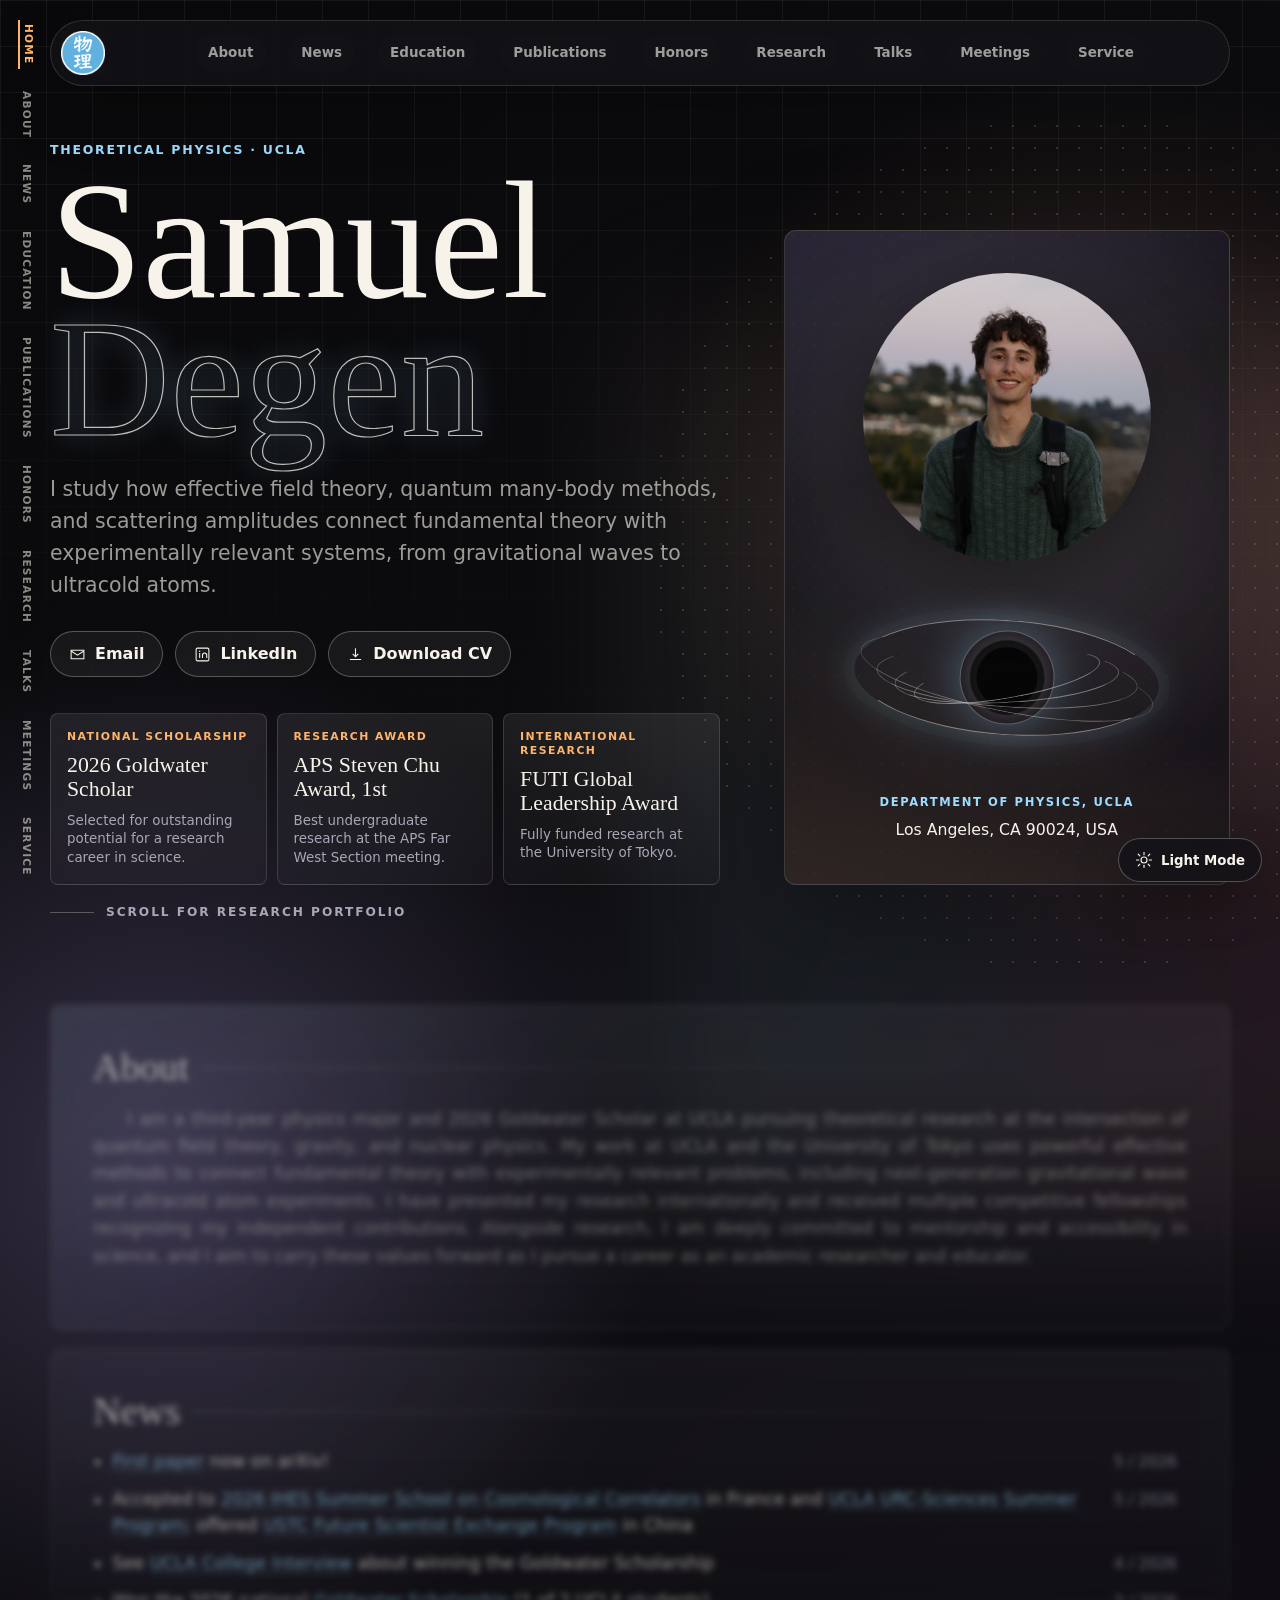
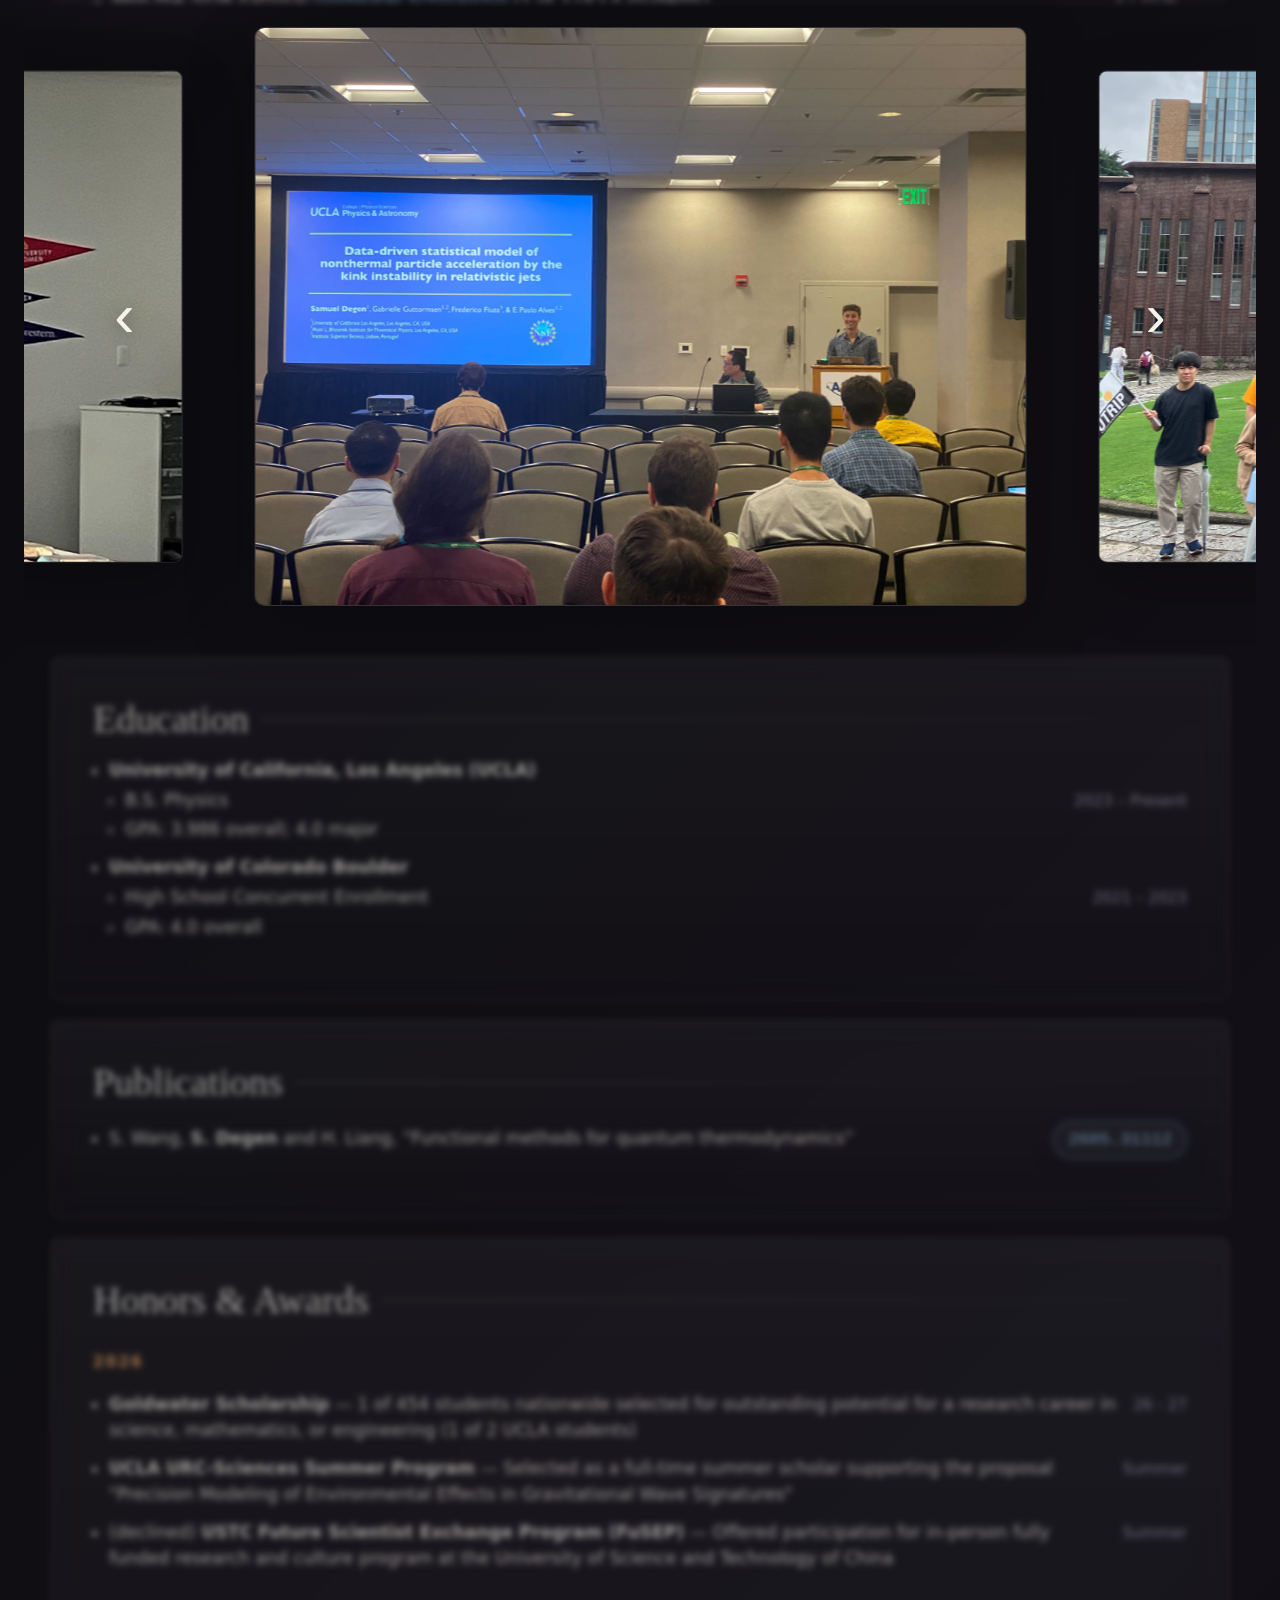
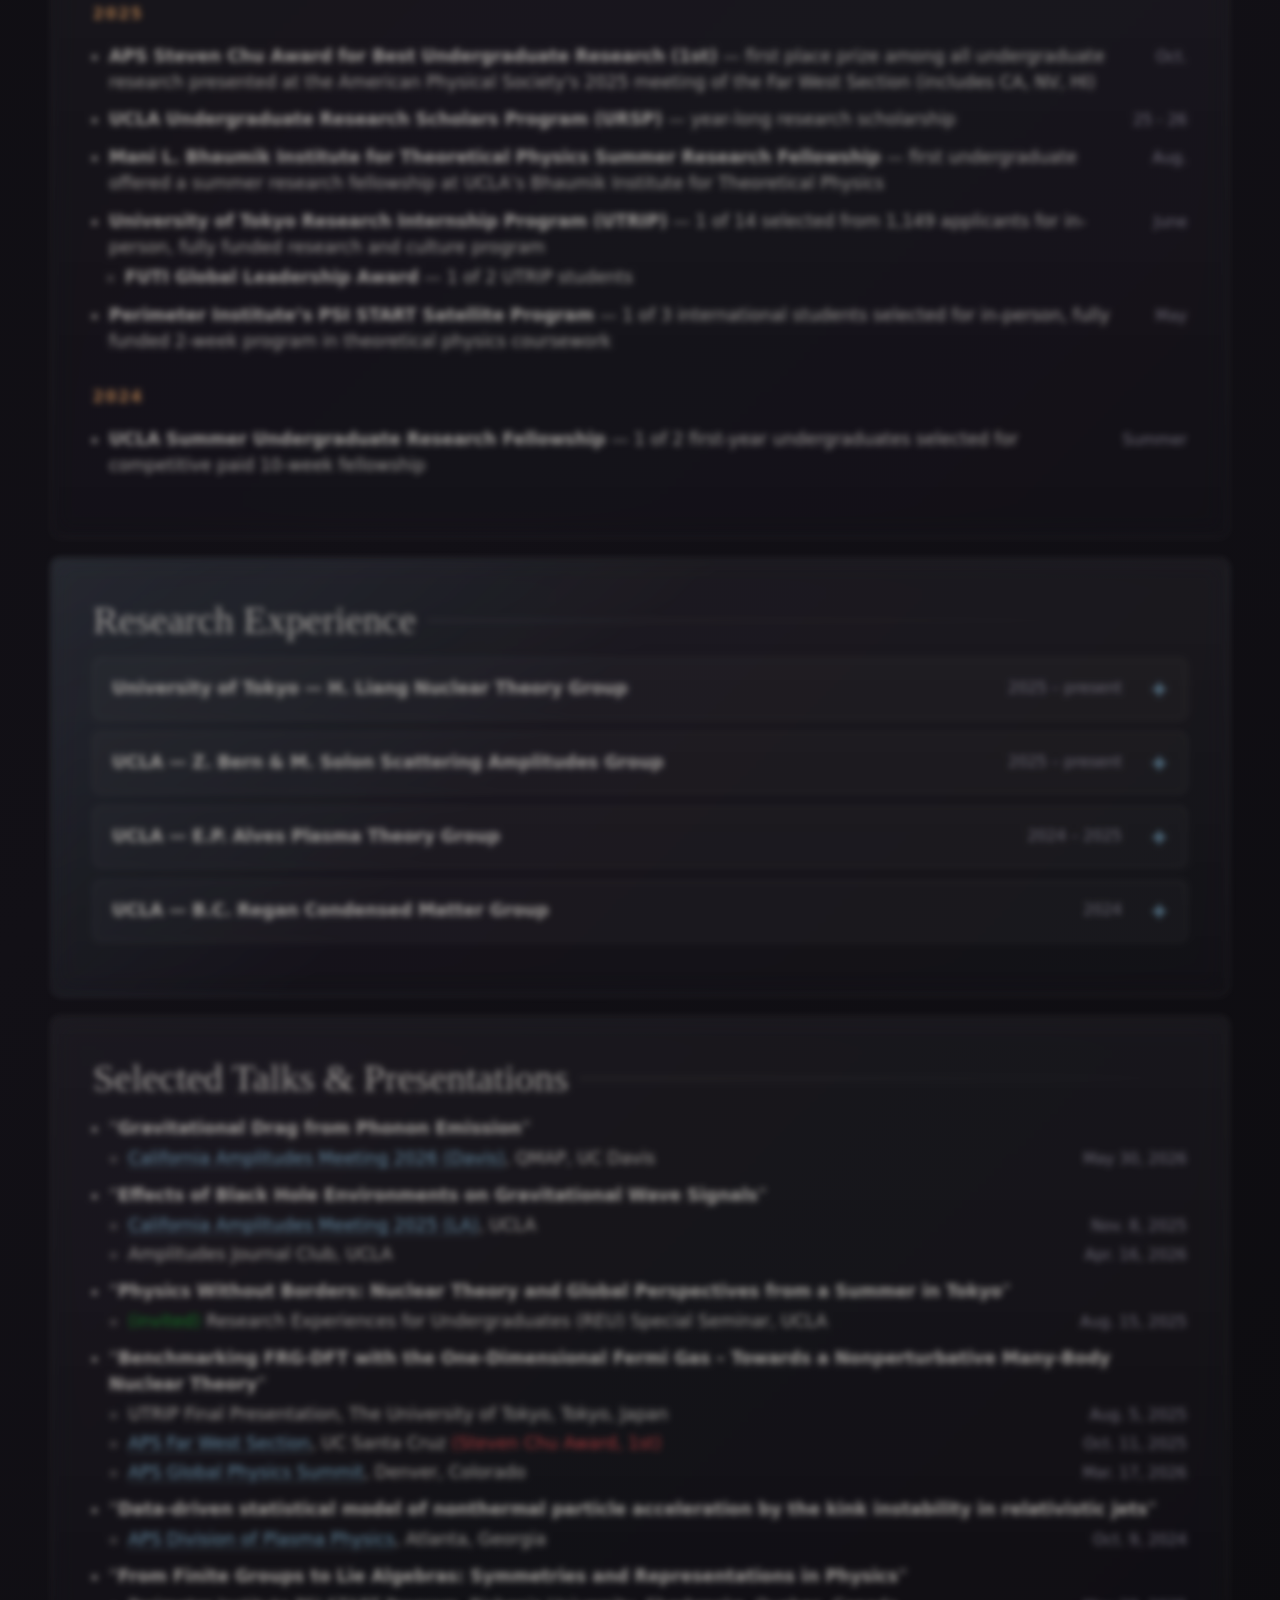
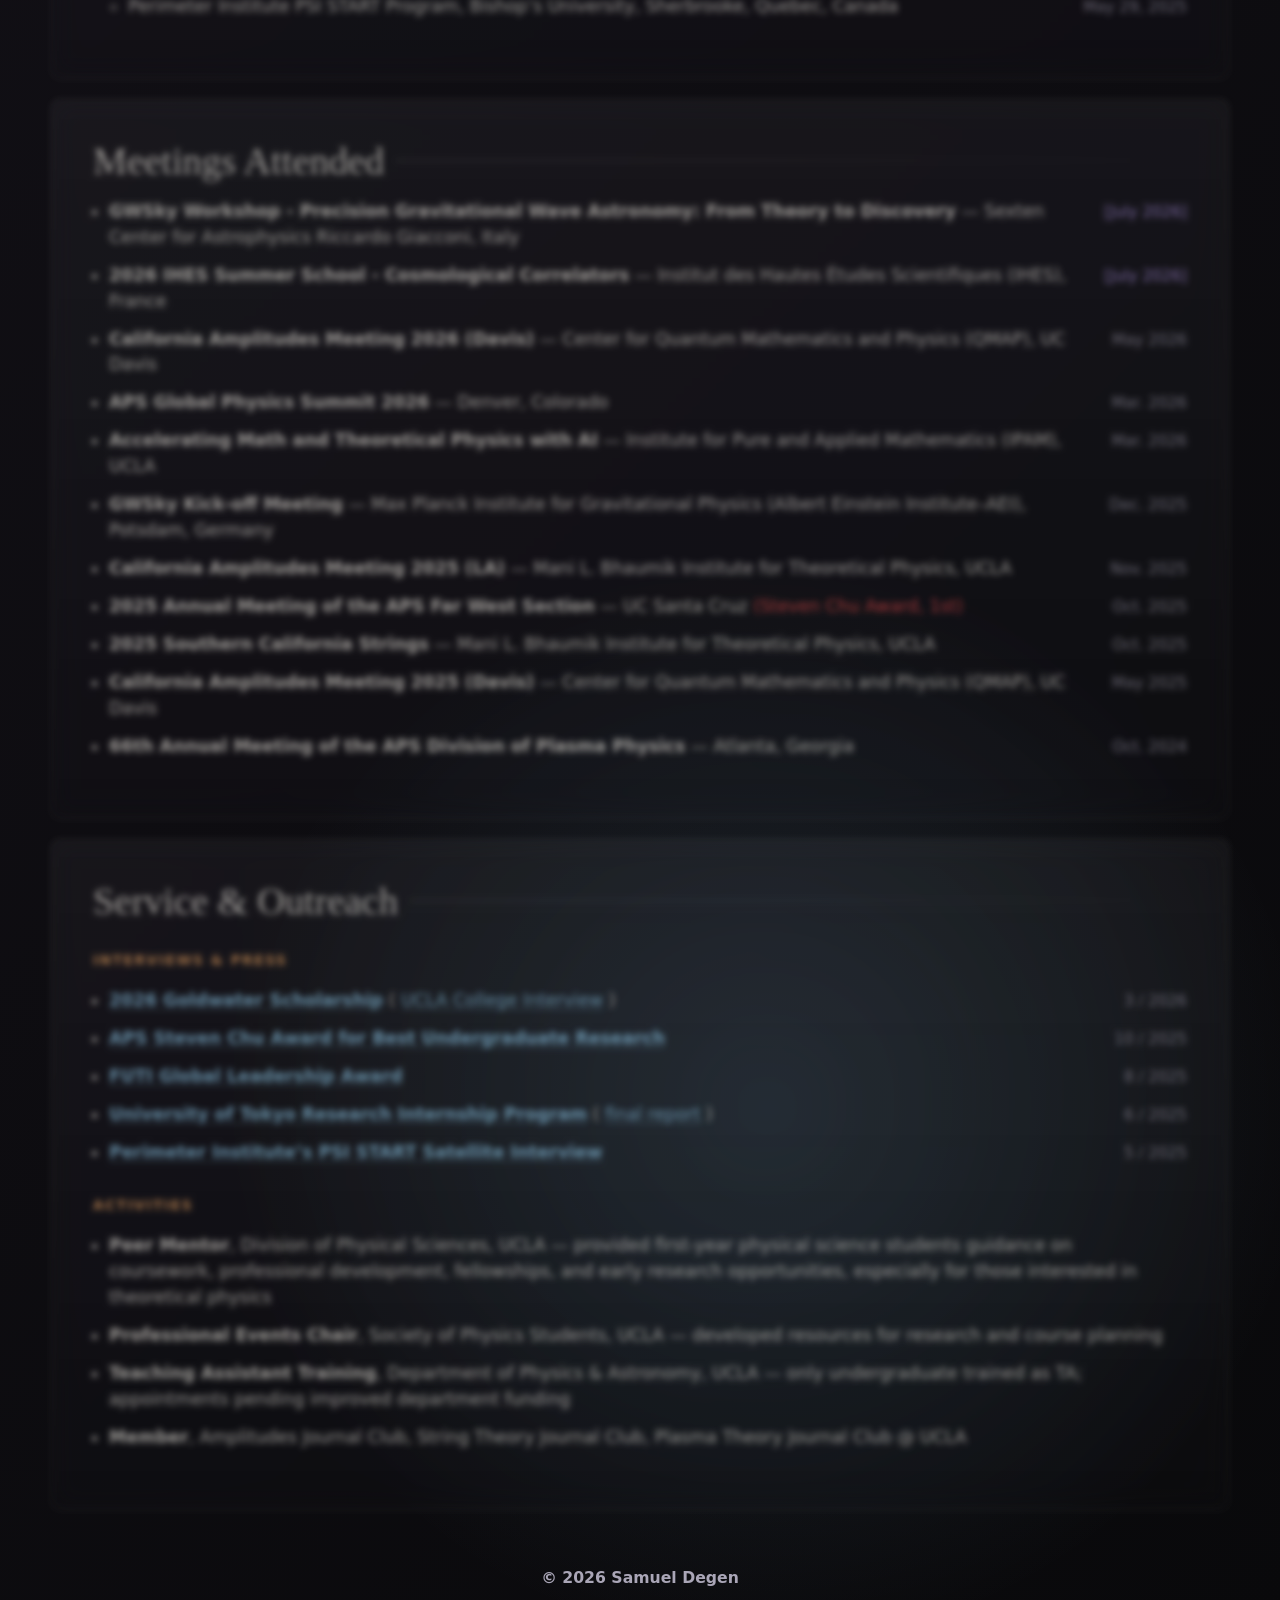
==== index.html @ 9f3ab37f "Redesign research portfolio" ====
<!DOCTYPE html>
<html lang="en">
<head>
  <meta charset="UTF-8" />
  <meta name="viewport" content="width=device-width, initial-scale=1" />
  <title>Samuel Degen | Theoretical Physics at UCLA</title>
  <meta name="title" content="Samuel Degen | Theoretical Physics at UCLA" />
  <meta name="description" content="Samuel Degen is a UCLA physics student advancing research at the intersection of quantum field theory, gravity, and nuclear physics. His work uses powerful modern tools from particle physics to improve theoretical predictions for next-generation experiments in gravitational waves and ultracold atoms. Select fellowships and international research opportunities highlight his potential as a future global scholar and a communicator who helps disseminate scientific advances across borders." />
  <meta name="keywords" content="Samuel Degen, Sam Degen, samdegen, UCLA physics, theoretical physics, quantum field theory, effective field theory, gravitational waves, nuclear physics, renormalization group, many-body theory, student researcher, future professor, academic portfolio, UCLA Department of Physics and Astronomy" />
  <link rel="canonical" href="https://samdegen.com/" />
  <meta property="og:type" content="website" />
  <meta property="og:url" content="https://samdegen.com/" />
  <meta property="og:title" content="Samuel Degen | Theoretical Physics at UCLA" />
  <meta property="og:description" content="Physics student focusing on effective field theory and its connections to gravitational waves and nuclear matter. Recognized through competitive fellowships and international research opportunities that signal promise as a global contributor and communicator." />
  <meta property="og:image" content="https://samdegen.com/images/degen_headshot-min.JPG" />
  <meta name="author" content="Samuel Degen" />
  <meta name="robots" content="index, follow" />
  <link rel="icon" href="images/favicon/physics_characters_circle.png" type="image/png" />
  <link rel="apple-touch-icon" href="images/favicon/physics_characters_circle.png" />
  <script type="application/ld+json">
    {
      "@context": "https://schema.org",
      "@type": "Person",
      "name": "Samuel Degen",
      "alternateName": "Sam Degen",
      "url": "https://samdegen.com/",
      "image": "https://samdegen.com/images/degen_headshot-min.JPG",
      "jobTitle": "Physics Student",
      "affiliation": {
        "@type": "Organization",
        "name": "UCLA Department of Physics & Astronomy"
      },
      "description": "UCLA physics student studying how effective field theory can connect quantum field theory with gravitational waves and nuclear physics; recognized through competitive fellowships and international research opportunities that underscore potential as a future global scholar and science communicator."
    }
  </script>
  <style>
    /* THEME TOKENS */
    html { scroll-behavior: smooth; }
    :root { 
      --bg-color: #3a3a3a;
      --text-color: #eaeaea;
      --section-bg: #222222;
      --accent-gradient: radial-gradient(circle, rgba(238,174,202,1) 0%, rgba(148,187,233,1) 100%);
      --nav-bg: #333333; /* pills */
      --nav-fg: #ffffff;
      --nav-hover-filter: brightness(1.2);
      --control-bg: rgba(34,34,34,0.75);
      --control-fg: var(--text-color);
      --control-border: rgba(255,255,255,0.18);
      --stack-gap: 28px; /* equal spacing between header↔︎gallery and gallery↔︎sections */
      --hdr-gap: 16px;   /* even spacing inside header */
    }
    body.light-mode {
      --bg-color: #ffffff;
      --text-color: #333333;
      --section-bg: #ffffff; /* pure white cards */
      --accent-gradient: radial-gradient(circle, rgba(238,174,202,1) 0%, rgba(148,187,233,1) 100%);
      --nav-bg: #ffffff;
      --nav-fg: #111111;
      --control-bg: rgba(255,255,255,0.75);
      --control-fg: #111111;
      --control-border: rgba(0,0,0,0.12);
    }

    /* TYPOGRAPHY */
    body { font-family: 'Calibre', 'Calibri', 'Helvetica Neue', Helvetica, Arial, system-ui, -apple-system, Segoe UI, sans-serif; margin: 0; background: var(--bg-color); color: var(--text-color); line-height: 1.6; transition: background 0.3s, color 0.3s; }
    html,
    body {
      overflow-x: hidden;
    }
    main a {
      color: #225ee8;
      text-decoration-color: rgba(34, 94, 232, 0.5);
      transition: color 0.2s ease, text-decoration-color 0.2s ease;
    }
    main a:visited {
      color: #1f55cf;
    }
    main a:hover,
    main a:focus-visible {
      color: #174ac6;
      text-decoration-color: currentColor;
    }
    body:not(.light-mode) main a,
    body:not(.light-mode) main a:visited {
      color: #a1d2ff;
      text-decoration-color: rgba(161, 210, 255, 0.65);
    }
    body:not(.light-mode) main a:hover,
    body:not(.light-mode) main a:focus-visible {
      color: #c6e2ff;
    }

    /* HEADER */
    header { background: var(--accent-gradient); padding: 2rem 1rem var(--hdr-gap); text-align: center; border-bottom-left-radius: 20px; border-bottom-right-radius: 20px; box-shadow: 0 4px 20px rgba(0,0,0,0.5); }
    header h1, header p { color: #333; }
    .header-info { background: rgba(255,255,255,0.6); display: inline-block; padding: 1.5rem 1rem; border-radius: 15px; box-shadow: 0 4px 15px rgba(0,0,0,0.2); box-sizing: border-box; max-width: min(900px, 95vw); width: 100%; margin-bottom: 0; }
    .name-row { display: flex; align-items: center; justify-content: center; gap: 1.25rem; }
    .avatar { width: 220px; height: 220px; border-radius: 50%; background: #bdbdbd; display: flex; align-items: center; justify-content: center; overflow: hidden; flex-shrink: 0; }
    .avatar img { width: 100%; height: 100%; object-fit: cover; border-radius: 50%; display: block; }
    .text-col { text-align: left; max-width: 600px; margin: 0; }
    .text-col h1 { margin: 0.15rem 0 0.3rem; }
    .text-col p { margin: 0.25rem 0; }

    /* NAV (header pills) */
    nav { margin-top: var(--hdr-gap); display: flex; flex-wrap: wrap; justify-content: center; gap: 12px; }
    nav a, .download-btn { /* pill style */
      color: var(--nav-fg);
      background: var(--nav-bg);
      background-image: linear-gradient(to bottom, rgba(255,255,255,0.06), rgba(0,0,0,0.08));
      border: none; /* no borders */
      text-decoration: none; font-weight: 700; letter-spacing: .2px;
      padding: 0.5rem 1rem; border-radius: 999px; min-width: 104px; text-align: center;
      box-shadow: 0 2px 6px rgba(0,0,0,0.15), inset 0 1px 0 rgba(255,255,255,0.08);
      transition: transform .18s ease, box-shadow .25s ease;
      backdrop-filter: saturate(115%);
      display: inline-flex; align-items: center; justify-content: center;
      -webkit-tap-highlight-color: transparent; backface-visibility: hidden; transform: translateZ(0);
    }
    nav a:hover, .download-btn:hover { transform: translateY(-1px); box-shadow: 0 6px 16px rgba(0,0,0,0.25); }
    nav a:focus-visible, .download-btn:focus-visible { outline: 2px solid rgba(148,187,233,0.6); outline-offset: 2px; }

    .btn-row { margin-top: 0.75rem; display:flex; flex-wrap: wrap; gap: 10px; justify-content: center; }
    .download-btn svg { width: 16px; height: 16px; margin-right: 6px; fill: currentColor; flex: 0 0 auto; }

    /* LAYOUT */
    main.page { padding-inline: 12px; }


    /* GALLERY — transform-based, seamless, center emphasis without crop */
    .carousel { position: relative; max-width: 1000px; margin: 2rem auto 0 auto; }
    .viewport { overflow: hidden; padding-bottom: 12px; } /* extra space so bottom shadow isn't clipped */
    .track {
      display: flex;
      align-items: center;
      gap: 14px;
      will-change: transform;
      transition: transform 520ms cubic-bezier(.22,.61,.36,1);
      transform: translateX(0);
    }
    .no-anim { transition: none !important; }
    .slide {
      flex: 0 0 70%;
      position: relative;
      border-radius: 16px;
      background: var(--section-bg); /* match card bg as fallback */
      box-shadow: 0 6px 18px rgba(0,0,0,0.2);
      aspect-ratio: 4/3;
      overflow: hidden;
      transform-origin: center;
      transform: scale(0.85); /* side slides slightly smaller */
      transition: transform 460ms cubic-bezier(.22,.61,.36,1);
      display: grid; place-items: center; /* perfectly center content */
    }
    .slide img { max-width: 100%; max-height: 100%; width: auto; height: auto; object-fit: contain; display: block; }
    .slide.active { transform: scale(1.00); } /* active full size, no crop */

    /* Gallery nav buttons — match card bg (75% opacity via token) */
    .carousel .nav-btn {
      position: absolute; top: 50%; transform: translateY(-50%);
      background: var(--control-bg); color: var(--control-fg);
      /* keep borders on gallery arrows as-is to avoid changing unrelated elements */
      border: 1px solid var(--control-border);
      border-radius: 999px; padding: 0.4rem 0.7rem; cursor: pointer;
      display: grid; place-items: center; box-shadow: 0 3px 10px rgba(0,0,0,0.25);
      user-select: none; backdrop-filter: saturate(120%);
    }
    .carousel .nav-btn.left { left: 8px; }
    .carousel .nav-btn.right { right: 8px; }
    
    /* SECTION CARDS */
    section { max-width: 900px; margin: var(--stack-gap) auto 0 auto; padding: 1.5rem; background: var(--section-bg); border-radius: 15px; box-shadow: 0 4px 15px rgba(0,0,0,0.3); text-align: left; }
    h2 { border-bottom: 3px solid transparent; border-image: var(--accent-gradient) 1; padding-bottom: 0.5rem; margin-top: 0; }
    ul { padding-left: 1.2rem; } ul li strong { font-weight: 700; }
    /* Add appropriate spacing in nested lists */
    ul>li{margin-bottom:.75rem;}  
    ul>li>ul{margin-top:.25rem;}  
    ul ul>li{margin-bottom:0;}  
    ul>li:last-child{margin-bottom:0;}
    details { margin-bottom: 1rem; } summary { cursor: pointer; font-weight: 700; color: var(--text-color); }

    /* DATES */
    .date {
      font-style: italic;     /* automatically italicizes */
      font-weight: 500;      /* optional: gives a bit more presence */
    }
    /* .date::before {
      content: "[";
    }
    .date::after {
      content: "]";
    } */

    .arxivNum {
      font-family: monospace;
      /* font-size: 0.85rem; */
    }
    .arxivNum::before {
      content: "[";
    }
    .arxivNum::after {
      content: "]";
    }

    .planned {
      color: #B088FF;         /* bright sky blue – readable on both light/dark */
      font-style: italic;     /* automatically italicizes */
      font-weight: 500;      /* optional: gives a bit more presence */
    }
    .planned::before {
      content: "[";
    }
    .planned::after {
      content: "]";
    }

    


    

/* ===== Global spacing you wanted ===== */
ul > li { margin-bottom: .75rem; }
ul > li > ul { margin-top: .25rem; }
ul ul > li { margin-bottom: .25rem; }
ul > li:last-child { margin-bottom: 0; }

/* Bullets */
ul { list-style-type: disc; list-style-position: outside; padding-left: 1.2rem; }
ul ul { list-style-type: circle; }

/* Default: list items behave normally (prevents odd spacing) */
ul li { display: list-item; line-height: 1.45; }

/* Grid ONLY when a top-level date exists (keeps spacing sane) */
ul li:has(> .date),
ul li:has(> .arxivNum),
ul li:has(> .planned) {
  display: grid;
  grid-template-columns: minmax(0, 1fr) max-content; /* text | date */
  column-gap: 0.9rem;
  row-gap: 0;                            /* remove hidden row spacing */
  align-items: first baseline;           /* date aligns with first line of text */
  margin-bottom: .75rem;                 /* same as your global */
}

/* Left column = everything except the date/planned */
ul li:has(> .date) > :not(.date):not(.planned):not(.arxivNum),
ul li:has(> .planned) > :not(.date):not(.planned):not(.arxivNum),
ul li:has(> .arxivNum) > :not(.date):not(.planned):not(.arxivNum) {
  grid-column: 1;
  min-width: 0;
  margin: 0;                             /* prevent phantom paragraph gaps */
}

/* Right column = date/planned */
ul li > .date,
ul li > .arxivNum,
ul li > .planned {
  grid-column: 2;
  justify-self: end;
  white-space: nowrap;
  text-align: right;
  font-style: italic;
  font-weight: 500;
}

/* Brackets + planned color (unchanged) */
ul li > .date::before { content: "["; }
ul li > .date::after  { content: "]"; }
ul li > .planned { color: #B088FF; }
ul li > .planned::before { content: "["; }
ul li > .planned::after  { content: "]"; }

/* --- Talks sublist (keeps your existing sub-bullet layout) --- */
.talks-sublist { list-style-type: circle; padding-left: 1.2rem; margin-top: .25rem; }
.talks-sublist > li { margin-bottom: .25rem; line-height: 1.45; }
.talks-sublist > li > .row {
  display: grid;
  grid-template-columns: minmax(0, 1fr) max-content;
  column-gap: 0.9rem;
  row-gap: 0;
  align-items: first baseline;
}
.talks-sublist .item-text { min-width: 0; margin: 0; }
.talks-sublist .date { white-space: nowrap; text-align: right; font-style: italic; font-weight: 500; }


/* Two-column row INSIDE list items (keeps bullets) */
.li-row{
  display:grid;
  grid-template-columns:minmax(0,1fr) max-content; /* left text | right date */
  column-gap:0.9rem;
  row-gap:0;
  align-items:first baseline; /* date stays on top line */
}

/* Left text wraps under the date */
.li-text{ min-width:0; margin:0; }

/* Right column (dates) — uses your existing styles */
.li-row > .date,
.li-row > .planned{
  white-space:nowrap;
  text-align:right;
  font-style:italic;
  font-weight:500;
}





    /* NEWS SECTION — scrollable */
    #news {
      max-height: 155px;
      overflow-y: auto;
      overflow-x: hidden;
      scrollbar-gutter: stable;
    }
    #news ul {
      margin: 0;
      padding-left: 1.2rem;
    }
    /* Webkit scrollbar styling (Chrome, Safari, Edge) */
    #news::-webkit-scrollbar {
      width: 8px;
    }
    #news::-webkit-scrollbar-track {
      background: transparent;
      margin: 8px 0;
    }
    #news::-webkit-scrollbar-thumb {
      background: rgba(200, 200, 200, 0.6);
      border-radius: 4px;
      margin: 8px 0;
    }
    #news::-webkit-scrollbar-thumb:hover {
      background: rgba(200, 200, 200, 0.8);
    }
    body.light-mode #news::-webkit-scrollbar-thumb {
      background: rgba(100, 100, 100, 0.4);
    }
    body.light-mode #news::-webkit-scrollbar-thumb:hover {
      background: rgba(100, 100, 100, 0.6);
    }
    /* Firefox scrollbar styling */
    #news {
      scrollbar-width: thin;
      scrollbar-color: rgba(200, 200, 200, 0.6) transparent;
    }
    body.light-mode #news {
      scrollbar-color: rgba(100, 100, 100, 0.4) transparent;
    }

    /* FOOTER */
    .footer { text-align: center; padding: 1.1rem 1rem; font-size: 0.98rem; background: var(--accent-gradient); color: #0b0b0b; margin-top: var(--stack-gap); border-top-left-radius: 20px; border-top-right-radius: 20px; font-weight: 600; letter-spacing: .3px; text-shadow: 0 1px 0 rgba(255,255,255,0.25); }

    /* MODE TOGGLE */
    #modeToggle { position: fixed; bottom: 20px; right: 20px; z-index: 1000; font-family: inherit; background: var(--control-bg); border: none; padding: 0.6rem 1rem; border-radius: 999px; color: var(--control-fg); cursor: pointer; display: flex; align-items: center; gap: 8px; font-weight: 600; box-shadow: 0 4px 10px rgba(0,0,0,0.25); backdrop-filter: blur(6px) saturate(120%); transition: transform .18s ease, box-shadow .25s ease, background .25s ease; }
    #modeToggle:hover { transform: translateY(-1px); box-shadow: 0 8px 20px rgba(0,0,0,0.35); }
    #modeToggle svg { width: 18px; height: 18px; display:block; }
    #modeToggle:hover { transform: translateY(-1px); box-shadow: 0 8px 20px rgba(0,0,0,0.35); }

    /* MOBILE */
    @media (max-width: 600px) {
      header h1 { font-size: 1.8rem; }
      .header-info { padding: 1.25rem; max-width: 92vw; }
      .name-row { flex-direction: column; gap: 0.75rem; }
      .avatar { width: min(72vw, 320px); height: min(72vw, 320px); }
      .text-col { text-align: center; }
      .btn-row { justify-content: center; }
      .slide { flex-basis: 88%; height: clamp(220px, 56vw, 440px); }
      section { margin: 1.25rem auto 0 auto; border-radius: 14px; }

      .talks-sublist > li > .row {
        column-gap: .6rem;
        grid-template-columns: minmax(0, 1fr) max-content; /* still two columns */
      }
      .talks-sublist .date {
        font-size: 0.95em;           /* optional: slightly smaller for fit */
      }
    }

    /* ===== Research Portfolio v2 visual foundation ===== */
    :root {
      color-scheme: dark;
      --page-bg: #09090b;
      --page-bg-2: #121016;
      --ink: #f7f3ea;
      --muted: #aaa6b7;
      --faint: rgba(247, 243, 234, 0.62);
      --panel: rgba(19, 18, 24, 0.82);
      --panel-solid: #15131a;
      --panel-soft: rgba(255, 255, 255, 0.055);
      --line: rgba(247, 243, 234, 0.14);
      --line-strong: rgba(247, 243, 234, 0.28);
      --blue: #9ddcff;
      --violet: #c5a8ff;
      --orange: #ffb36b;
      --rose: #ff7d9b;
      --red: #ff624d;
      --green: #90e6bb;
      --max: 1180px;
      --header-h: 72px;
      --ease: cubic-bezier(.2, .8, .2, 1);
    }

    body.light-mode {
      color-scheme: light;
      --page-bg: #f6f2e9;
      --page-bg-2: #fffaf0;
      --ink: #17131d;
      --muted: #5e586b;
      --faint: rgba(23, 19, 29, 0.68);
      --panel: rgba(255, 253, 247, 0.86);
      --panel-solid: #fffdf7;
      --panel-soft: rgba(23, 19, 29, 0.045);
      --line: rgba(23, 19, 29, 0.13);
      --line-strong: rgba(23, 19, 29, 0.24);
      --blue: #1e6f96;
      --violet: #6e4cb7;
      --orange: #c75b20;
      --rose: #b83663;
      --red: #b83b2f;
      --green: #21734f;
    }

    * { box-sizing: border-box; }

    body {
      min-height: 100vh;
      background:
        radial-gradient(circle at 12% 18%, rgba(197, 168, 255, 0.22), transparent 32rem),
        radial-gradient(circle at 86% 8%, rgba(255, 179, 107, 0.16), transparent 28rem),
        radial-gradient(circle at 60% 92%, rgba(157, 220, 255, 0.13), transparent 34rem),
        linear-gradient(135deg, var(--page-bg), var(--page-bg-2) 54%, var(--page-bg));
      color: var(--ink);
      font-family: Inter, ui-sans-serif, system-ui, -apple-system, BlinkMacSystemFont, "Segoe UI", sans-serif;
      line-height: 1.62;
      overflow-x: hidden;
    }

    body::before {
      content: "";
      position: fixed;
      inset: 0;
      z-index: -2;
      pointer-events: none;
      background-image:
        linear-gradient(rgba(247, 243, 234, 0.075) 1px, transparent 1px),
        linear-gradient(90deg, rgba(247, 243, 234, 0.075) 1px, transparent 1px);
      background-size: 46px 46px;
      mask-image: linear-gradient(to bottom, rgba(0,0,0,0.86), rgba(0,0,0,0.22) 62%, transparent);
    }

    body.light-mode::before {
      background-image:
        linear-gradient(rgba(23, 19, 29, 0.08) 1px, transparent 1px),
        linear-gradient(90deg, rgba(23, 19, 29, 0.08) 1px, transparent 1px);
    }

    body::after {
      content: "";
      position: fixed;
      inset: auto -20vw -35vh auto;
      width: 70vw;
      height: 70vw;
      z-index: -1;
      pointer-events: none;
      background: conic-gradient(from 120deg, rgba(255, 125, 155, .2), rgba(157, 220, 255, .16), rgba(255, 179, 107, .18), rgba(255, 125, 155, .2));
      filter: blur(80px);
      opacity: .5;
    }

    body:not(.light-mode) main a,
    body:not(.light-mode) main a:visited,
    main a,
    main a:visited {
      color: var(--blue);
      text-decoration-color: color-mix(in srgb, var(--blue), transparent 54%);
      text-underline-offset: 0.16em;
    }

    main a:hover,
    main a:focus-visible {
      color: var(--orange);
      text-decoration-color: currentColor;
    }

    body:not(.light-mode) main a:hover,
    body:not(.light-mode) main a:focus-visible {
      color: var(--orange);
      text-decoration-color: currentColor;
    }

    .site-hero {
      position: relative;
      min-height: min(900px, 100svh);
      display: flex;
      flex-direction: column;
      justify-content: space-between;
      padding: 20px clamp(16px, 4vw, 48px) clamp(28px, 5vw, 64px);
      background: transparent;
      border-radius: 0;
      box-shadow: none;
      text-align: left;
      overflow: visible;
      isolation: isolate;
    }

    .site-hero::before {
      content: "";
      position: absolute;
      inset: 12% -18% auto auto;
      width: min(70vw, 860px);
      aspect-ratio: 1;
      z-index: -1;
      border-radius: 50%;
      background:
        radial-gradient(circle, rgba(255, 255, 255, .2) 0 1px, transparent 1.5px),
        radial-gradient(circle, rgba(197, 168, 255, .2), transparent 62%);
      background-size: 22px 22px, 100% 100%;
      filter: blur(.1px);
      opacity: .72;
      animation: drift-field 28s linear infinite;
    }

    @keyframes drift-field {
      from { transform: rotate(0deg) translate3d(0,0,0); }
      to { transform: rotate(360deg) translate3d(0,0,0); }
    }

    .topbar {
      position: sticky;
      top: 14px;
      z-index: 30;
      max-width: var(--max);
      width: 100%;
      margin: 0 auto;
      display: grid;
      grid-template-columns: auto minmax(0, 1fr);
      align-items: center;
      gap: 18px;
      padding: 10px;
      border: 1px solid var(--line);
      border-radius: 999px;
      background: color-mix(in srgb, var(--panel), transparent 4%);
      box-shadow: 0 18px 70px rgba(0, 0, 0, .22);
      backdrop-filter: blur(18px) saturate(140%);
      overflow: visible;
    }

    .topbar a,
    .topbar a:visited {
      min-width: 0;
      padding: 0;
      border: 0;
      border-radius: 0;
      background: transparent;
      background-image: none;
      box-shadow: none;
      color: var(--ink);
      text-decoration: none;
      font-weight: 760;
      letter-spacing: 0;
      text-transform: none;
      transition: color .2s var(--ease), background .2s var(--ease), transform .2s var(--ease), border-color .2s var(--ease);
    }

    .brand-mark {
      width: 44px;
      height: 44px;
      display: grid;
      place-items: center;
      border: 1px solid var(--line-strong);
      border-radius: 50%;
      background: color-mix(in srgb, var(--panel-solid), transparent 10%);
      box-shadow: 0 10px 30px rgba(0,0,0,.18);
      overflow: hidden;
    }

    .brand-mark img {
      width: 100%;
      height: 100%;
      display: block;
      object-fit: cover;
    }

    .nav-links {
      display: flex;
      justify-content: center;
      align-items: center;
      gap: clamp(8px, 1.8vw, 22px);
      font-size: clamp(.78rem, 1.05vw, .92rem);
      padding-block: 9px;
      margin-block: -9px;
      overflow: visible;
    }

    .nav-links a {
      display: inline-flex;
      align-items: center;
      justify-content: center;
      min-height: 38px;
      padding: 0 12px !important;
      border: 1px solid transparent !important;
      border-radius: 999px !important;
      color: var(--faint);
      white-space: nowrap;
    }

    .nav-links a:hover,
    .nav-links a:focus-visible {
      color: var(--ink);
      border-color: var(--line-strong) !important;
      background: var(--panel-soft) !important;
      box-shadow: 0 10px 28px rgba(0,0,0,.18) !important;
      transform: translateY(-1px);
    }

    .nav-cta {
      display: inline-grid !important;
      place-items: center;
      min-height: 44px !important;
      padding: 0 18px !important;
      border: 1px solid var(--line-strong) !important;
      border-radius: 999px !important;
      color: var(--ink) !important;
      background:
        linear-gradient(135deg, color-mix(in srgb, var(--blue), transparent 74%), color-mix(in srgb, var(--orange), transparent 78%)) !important;
    }

    .nav-cta:hover,
    .nav-cta:focus-visible {
      border-color: var(--blue) !important;
      box-shadow: 0 0 0 5px color-mix(in srgb, var(--blue), transparent 86%) !important;
      transform: translateY(-1px);
    }

    .hero-grid {
      max-width: var(--max);
      width: 100%;
      margin: clamp(50px, 9vh, 96px) auto 0;
      display: grid;
      grid-template-columns: minmax(0, 1.08fr) minmax(320px, .72fr);
      gap: clamp(28px, 5vw, 76px);
      align-items: end;
    }

    .eyebrow,
    .section-kicker {
      margin: 0 0 12px;
      color: var(--blue);
      font-size: .78rem;
      font-weight: 820;
      letter-spacing: .14em;
      text-transform: uppercase;
    }

    .hero-copy h1 {
      max-width: 850px;
      margin: 0;
      color: var(--ink);
      font-family: Georgia, "Times New Roman", serif;
      font-size: clamp(4.3rem, 13vw, 10.8rem);
      font-weight: 500;
      letter-spacing: 0;
      line-height: .83;
    }

    .hero-copy h1 span {
      display: block;
      color: transparent;
      -webkit-text-stroke: 1.2px color-mix(in srgb, var(--ink), transparent 24%);
      text-shadow: 0 0 30px color-mix(in srgb, var(--blue), transparent 82%);
    }

    .hero-lede {
      max-width: 760px;
      margin: 26px 0 0;
      color: var(--faint);
      font-size: clamp(1.04rem, 1.6vw, 1.32rem);
      line-height: 1.55;
    }

    .hero-actions {
      display: flex;
      flex-wrap: wrap;
      gap: 12px;
      margin-top: 30px;
    }

    .contact-chip,
    .contact-chip:visited {
      position: relative;
      display: inline-flex;
      align-items: center;
      justify-content: center;
      gap: 9px;
      min-height: 46px;
      padding: 0 18px;
      border: 1px solid var(--line-strong);
      border-radius: 999px;
      overflow: hidden;
      color: var(--ink);
      background: var(--panel-soft);
      text-decoration: none;
      font-weight: 780;
      transition: transform .22s var(--ease), border-color .22s var(--ease), box-shadow .22s var(--ease), background .22s var(--ease);
    }

    .contact-chip::before {
      content: "";
      position: absolute;
      inset: 0;
      z-index: -1;
      background: linear-gradient(110deg, transparent, color-mix(in srgb, var(--blue), transparent 64%), transparent);
      transform: translateX(-120%);
      transition: transform .55s var(--ease);
    }

    .contact-chip:hover,
    .contact-chip:focus-visible {
      color: var(--ink);
      border-color: var(--blue);
      box-shadow: 0 0 0 5px color-mix(in srgb, var(--blue), transparent 86%);
      transform: translateY(-2px);
    }

    .contact-chip:hover::before,
    .contact-chip:focus-visible::before {
      transform: translateX(120%);
    }

    .contact-chip svg {
      width: 17px;
      height: 17px;
      flex: 0 0 auto;
    }

    .hero-stats {
      display: grid;
      grid-template-columns: repeat(3, minmax(0, 1fr));
      gap: 10px;
      max-width: 700px;
      margin-top: 36px;
    }

    .stat {
      min-height: 124px;
      padding: 16px;
      border: 1px solid var(--line);
      background: linear-gradient(180deg, rgba(255,255,255,.08), rgba(255,255,255,.025));
      border-radius: 8px;
    }

    .stat strong {
      display: block;
      color: var(--ink);
      font-family: Georgia, "Times New Roman", serif;
      font-size: clamp(1.08rem, 1.7vw, 1.42rem);
      line-height: 1.1;
      font-weight: 500;
    }

    .stat .stat-label {
      display: block;
      margin-bottom: 10px;
      color: var(--orange);
      font-size: .68rem;
      font-weight: 860;
      letter-spacing: .13em;
      line-height: 1.25;
      text-transform: uppercase;
    }

    .stat .stat-desc {
      display: block;
      margin-top: 10px;
      color: var(--muted);
      font-size: .84rem;
      line-height: 1.38;
    }

    .field-panel {
      position: relative;
      min-height: clamp(440px, 58vh, 640px);
      display: flex;
      flex-direction: column;
      align-items: center;
      justify-content: center;
      gap: clamp(18px, 3vh, 34px);
      padding: clamp(24px, 4vw, 42px);
      border: 1px solid var(--line);
      border-radius: 12px;
      overflow: hidden;
      background:
        radial-gradient(circle at 50% 38%, rgba(255,255,255,.13), transparent 20rem),
        linear-gradient(160deg, rgba(197, 168, 255, .14), transparent 34%),
        linear-gradient(20deg, rgba(255, 179, 107, .12), transparent 36%),
        var(--panel);
      box-shadow: 0 34px 110px rgba(0,0,0,.34);
    }

    .black-hole-art {
      position: relative;
      order: 2;
      z-index: 0;
      width: min(92%, 470px);
      aspect-ratio: 1.85;
      transform: rotate(-4deg);
      opacity: .82;
      pointer-events: none;
    }

    .black-hole-art::before {
      content: "";
      position: absolute;
      left: 50%;
      top: 50%;
      width: 28%;
      aspect-ratio: 1;
      border-radius: 50%;
      transform: translate(-50%, -50%);
      background:
        radial-gradient(circle, #000 0 46%, rgba(0,0,0,.72) 47% 56%, transparent 58%),
        radial-gradient(circle, rgba(255,255,255,.42), transparent 68%);
      box-shadow:
        0 0 0 1px rgba(255,255,255,.22),
        0 0 46px color-mix(in srgb, var(--blue), transparent 54%);
    }

    .black-hole-art::after {
      content: "";
      position: absolute;
      inset: 18% 4%;
      border: 1px solid color-mix(in srgb, var(--ink), transparent 44%);
      border-left-color: transparent;
      border-right-color: transparent;
      border-radius: 50%;
      transform: rotate(8deg);
      box-shadow:
        0 0 0 11px rgba(255,255,255,.018),
        0 0 38px color-mix(in srgb, var(--blue), transparent 76%);
    }

    .black-hole-art span {
      position: absolute;
      left: 50%;
      top: 50%;
      width: calc(46% + var(--r) * 11%);
      height: calc(18% + var(--r) * 5%);
      border: 1px solid color-mix(in srgb, var(--ink), transparent calc(54% + var(--r) * 6%));
      border-top-color: transparent;
      border-bottom-color: color-mix(in srgb, var(--ink), transparent calc(38% + var(--r) * 5%));
      border-radius: 50%;
      transform: translate(-50%, -50%) rotate(calc(-13deg + var(--r) * 7deg));
    }

    .portrait-frame {
      position: relative;
      order: 1;
      z-index: 2;
      width: min(80%, 360px);
      aspect-ratio: 1;
      border-radius: 50%;
      border: 0;
      overflow: hidden;
      box-shadow: 0 24px 70px rgba(0,0,0,.42);
    }

    .portrait-frame img {
      width: 100%;
      height: 100%;
      display: block;
      object-fit: cover;
      object-position: 50% 24%;
      border: 0;
      transform: scale(1.34);
    }

    .field-note {
      position: relative;
      order: 3;
      z-index: 2;
      max-width: 320px;
      margin: 0;
      color: var(--ink);
      font-size: .98rem;
      line-height: 1.45;
      text-align: center;
    }

    .field-note strong {
      display: block;
      margin-bottom: 8px;
      color: var(--blue);
      font-size: .72rem;
      letter-spacing: .14em;
      text-transform: uppercase;
    }

    .scroll-cue {
      max-width: var(--max);
      width: 100%;
      margin: 18px auto 0;
      display: flex;
      align-items: center;
      gap: 12px;
      color: var(--muted);
      font-size: .76rem;
      font-weight: 780;
      letter-spacing: .16em;
      text-transform: uppercase;
    }

    .scroll-cue::before {
      content: "";
      width: 44px;
      height: 1px;
      background: var(--line-strong);
    }

    .section-rail {
      position: fixed;
      top: max(20px, env(safe-area-inset-top));
      bottom: max(20px, env(safe-area-inset-bottom));
      left: 16px;
      z-index: 20;
      display: flex;
      flex-direction: column;
      justify-content: space-between;
      gap: 0;
      transform: none;
    }

    .section-rail a,
    .section-rail a:visited {
      writing-mode: vertical-rl;
      text-orientation: mixed;
      color: color-mix(in srgb, var(--ink), transparent 46%);
      font-size: .66rem;
      font-weight: 840;
      letter-spacing: .12em;
      padding: 4px 0;
      border-left: 2px solid transparent;
      text-decoration: none;
      text-transform: uppercase;
      transition: color .2s var(--ease), transform .2s var(--ease);
    }

    .section-rail a.is-active,
    .section-rail a:hover,
    .section-rail a:focus-visible {
      color: var(--orange);
      border-left-color: var(--orange);
      transform: translateX(2px);
    }

    main.page {
      width: min(var(--max), calc(100% - clamp(28px, 6vw, 96px)));
      margin: 0 auto;
      padding: clamp(24px, 4vw, 48px) 0 0;
      display: grid;
      grid-template-columns: minmax(0, 1fr);
      gap: 18px;
    }

    section {
      max-width: none;
      margin: 0;
      padding: clamp(22px, 3.4vw, 42px);
      border: 1px solid var(--line);
      border-radius: 10px;
      background: linear-gradient(180deg, rgba(255,255,255,.07), rgba(255,255,255,.025));
      box-shadow: none;
      text-align: left;
      backdrop-filter: blur(12px) saturate(125%);
      scroll-margin-top: calc(var(--header-h) + 24px);
    }

    #summary,
    #research {
      background:
        linear-gradient(135deg, color-mix(in srgb, var(--blue), transparent 88%), transparent 42%),
        linear-gradient(180deg, rgba(255,255,255,.08), rgba(255,255,255,.03));
    }

    #news {
      max-height: 255px;
      overflow-y: auto;
      overflow-x: hidden;
      scrollbar-gutter: stable;
    }

    #news ul {
      margin: 0;
    }

    h2 {
      display: flex;
      align-items: center;
      gap: 12px;
      margin: 0 0 18px;
      padding-bottom: 0;
      border: 0;
      color: var(--ink);
      font-family: Georgia, "Times New Roman", serif;
      font-size: clamp(1.75rem, 3vw, 2.9rem);
      font-weight: 500;
      line-height: 1.05;
      letter-spacing: 0;
    }

    h2::after {
      content: "";
      flex: 1;
      height: 1px;
      min-width: 48px;
      background: linear-gradient(90deg, var(--line-strong), transparent);
    }

    h3 {
      margin: 28px 0 12px;
      color: var(--orange);
      font-size: .85rem;
      font-weight: 850;
      letter-spacing: .12em;
      text-transform: uppercase;
    }

    section p {
      color: var(--faint);
      max-width: 78ch;
    }

    #summary p {
      max-width: none;
    }

    section p[style] {
      text-align: left !important;
      text-indent: 0 !important;
    }

    #summary p[style] {
      text-align: justify !important;
      text-indent: 2em !important;
    }

    #research details p:first-of-type {
      text-align: justify !important;
      text-indent: 2em !important;
    }

    ul {
      padding-left: 1rem;
    }

    ul li {
      line-height: 1.5;
    }

    .li-row,
    .talks-sublist > li > .row {
      gap: .9rem;
    }

    ul li > .date,
    ul li > .arxivNum,
    ul li > .planned,
    .talks-sublist .date,
    .li-row > .date,
    .li-row > .planned {
      color: var(--muted);
      font-size: .88em;
      font-style: normal;
    }

    ul li > .planned,
    .li-row > .planned {
      color: var(--violet);
    }

    .arxivNum a,
    .arxivNum a:visited {
      display: inline-flex;
      align-items: center;
      justify-content: center;
      min-height: 38px;
      padding: 0 14px;
      border: 1px solid color-mix(in srgb, var(--blue), transparent 46%);
      border-radius: 999px;
      background: var(--panel-soft);
      color: var(--blue);
      font-family: inherit;
      box-shadow: 0 10px 28px rgba(0,0,0,.12);
      text-decoration: none;
      transition: color .2s var(--ease), border-color .2s var(--ease), box-shadow .2s var(--ease), transform .2s var(--ease);
    }

    .arxivNum::before,
    .arxivNum::after {
      content: none;
    }

    .arxivNum a:hover,
    .arxivNum a:focus-visible {
      color: var(--orange);
      border-color: var(--orange);
      box-shadow: 0 0 0 5px color-mix(in srgb, var(--orange), transparent 86%);
      transform: translateY(-1px);
    }

    details {
      margin: 0 0 12px;
      border: 1px solid var(--line);
      border-radius: 8px;
      background: rgba(255,255,255,.035);
      overflow: hidden;
    }

    details[open] {
      border-color: color-mix(in srgb, var(--blue), transparent 58%);
      background: rgba(255,255,255,.055);
    }

    summary {
      position: relative;
      display: grid;
      grid-template-columns: minmax(0, 1fr) auto 28px;
      gap: 14px;
      align-items: center;
      padding: 16px 18px;
      color: var(--ink);
      list-style: none;
      cursor: pointer;
      transition: background .2s var(--ease), color .2s var(--ease);
    }

    summary::-webkit-details-marker {
      display: none;
    }

    summary::after {
      content: "+";
      position: static;
      transform: none;
      justify-self: end;
      color: var(--blue);
      font-size: 1.3rem;
      line-height: 1;
    }

    details[open] summary::after {
      content: "-";
    }

    #research summary > .date {
      color: var(--muted);
      font-size: .88em;
      font-style: normal;
      font-weight: 500;
      line-height: 1.15;
      text-align: right;
      white-space: nowrap;
    }

    #research summary > .date br {
      display: none;
    }

    #research summary > .date::before {
      content: none;
    }

    #research summary > .date::after {
      content: none;
    }

    details p {
      margin: 0;
      padding: 0 18px 18px;
      max-width: none;
    }

    details p + p {
      padding-top: 4px;
    }

    .carousel {
      width: min(var(--max), calc(100% - clamp(28px, 6vw, 96px)));
      max-width: none;
      margin: 20px auto 0;
      padding: 0;
      overflow: visible;
      margin-bottom: 18px;
    }

    .viewport {
      padding: 30px 64px 64px;
      margin: -30px -64px -64px;
    }

    .slide {
      border-radius: 10px;
      border: 1px solid var(--line);
      background: var(--panel-solid);
      box-shadow: 0 24px 68px rgba(0,0,0,.28);
    }

    .carousel .nav-btn {
      width: 56px;
      height: 56px;
      padding: 0;
      border: 0;
      background: transparent;
      color: var(--ink);
      font-size: 0;
      box-shadow: none;
      text-shadow: 0 2px 16px rgba(0,0,0,.34);
      transition: transform .2s var(--ease), color .2s var(--ease), text-shadow .2s var(--ease);
    }

    .carousel .nav-btn::before {
      display: block;
      width: 100%;
      font-size: 3.8rem;
      line-height: 1;
      text-align: center;
      transform: translateY(-4px);
    }

    .carousel .nav-btn.left::before {
      content: "‹";
    }

    .carousel .nav-btn.right::before {
      content: "›";
    }

    .carousel .nav-btn:hover,
    .carousel .nav-btn:focus-visible {
      color: var(--orange);
      text-shadow: 0 2px 18px color-mix(in srgb, var(--orange), transparent 30%);
      transform: translateY(-50%) scale(1.08);
    }

    .footer {
      margin-top: clamp(28px, 3vw, 36px);
      padding: 32px 20px;
      border-top: 0;
      border-radius: 0;
      background: transparent;
      color: var(--muted);
      text-shadow: none;
      font-weight: 650;
      letter-spacing: 0;
    }

    #modeToggle {
      right: 18px;
      bottom: 18px;
      min-height: 44px;
      border: 1px solid var(--line-strong);
      background: var(--panel);
      color: var(--ink);
      box-shadow: 0 18px 50px rgba(0,0,0,.24);
    }

    @media (min-width: 761px) {
      .site-hero {
        min-height: auto;
        padding-bottom: clamp(18px, 3vw, 36px);
      }

      .hero-grid {
        margin-top: clamp(34px, 6vh, 72px);
      }

      main.page {
        padding-top: clamp(18px, 2.5vw, 34px);
      }

      section {
        font-size: 1.08rem;
      }

      section p {
        font-size: 1.06rem;
      }

      #honors h3 {
        font-size: .95rem;
        letter-spacing: .14em;
        margin-top: 30px;
      }

      #research summary > .date {
        justify-self: end;
        margin-right: 4px;
      }
    }

    @supports (animation-timeline: view()) {
      section {
        animation: section-focus both;
        animation-timeline: view();
        animation-range: entry 0% entry 48%;
      }

      @keyframes section-focus {
        from { opacity: .62; filter: blur(3px); transform: translateY(14px); }
        to { opacity: 1; filter: blur(0); transform: translateY(0); }
      }
    }

    body.section-focus-ready section {
      animation: none;
      transition: opacity .34s var(--ease), filter .34s var(--ease), transform .34s var(--ease);
    }

    body.section-focus-ready section.is-entry-soft {
      opacity: .62;
      filter: blur(3px);
      transform: translateY(14px);
    }

    @media (prefers-reduced-motion: reduce) {
      *,
      *::before,
      *::after {
        animation-duration: .001ms !important;
        animation-iteration-count: 1 !important;
        scroll-behavior: auto !important;
        transition-duration: .001ms !important;
      }
    }

    @media (max-width: 1000px) {
      .hero-grid {
        grid-template-columns: 1fr;
        align-items: start;
      }

      .field-panel {
        min-height: 420px;
      }

    }

    @media (max-width: 760px) {
      html,
      body {
        overflow-x: hidden;
      }

      .site-hero {
        min-height: auto;
        padding: 12px 12px 28px 28px;
      }

      .topbar {
        position: relative;
        top: 0;
        grid-template-columns: auto minmax(0, 1fr);
        border-radius: 18px;
        gap: 8px;
        padding: 8px;
        overflow: hidden;
        box-shadow: none;
      }

      .site-hero {
        box-shadow: none;
      }

      .brand-mark {
        width: 34px;
        height: 34px;
      }

      .nav-links {
        grid-column: auto;
        order: initial;
        justify-content: flex-start;
        gap: 6px;
        overflow-x: auto;
        contain: paint;
        padding: 8px 2px 14px;
        margin: -4px 0 -10px;
        scrollbar-width: none;
      }

      .nav-links::-webkit-scrollbar {
        display: none;
      }

      .nav-links a {
        flex: 0 0 auto;
        min-height: 34px;
        padding: 0 9px !important;
        border: 1px solid var(--line);
        border-radius: 999px;
      }

      .nav-cta {
        display: none !important;
      }

      .hero-grid {
        margin-top: 42px;
        gap: 26px;
      }

      .hero-copy h1 {
        font-size: clamp(4.2rem, 23vw, 7rem);
      }

      .hero-lede {
        margin-top: 20px;
      }

      .hero-actions {
        flex-wrap: nowrap;
        gap: 7px;
      }

      .contact-chip,
      .contact-chip:visited {
        min-height: 42px;
        padding: 0 10px;
        gap: 6px;
        font-size: clamp(.74rem, 3.5vw, .96rem);
      }

      .contact-chip svg {
        width: 15px;
        height: 15px;
      }

      .hero-stats {
        grid-template-columns: 1fr;
      }

      .stat {
        min-height: 82px;
      }

      .field-panel {
        min-height: 560px;
        margin-bottom: 18px;
        gap: 22px;
        padding: 28px 18px 32px;
      }

      .black-hole-art {
        width: min(96%, 360px);
      }

      .portrait-frame {
        width: min(80%, 275px);
      }

      .field-note {
        max-width: 240px;
        font-size: .86rem;
      }

      main.page {
        width: auto;
        margin-left: 28px;
        margin-right: 12px;
      }

      .carousel {
        width: 100%;
        margin-left: auto;
        margin-right: auto;
      }

      .viewport {
        padding: 32px 0 54px;
        margin: 0;
        overflow: hidden;
        contain: none;
      }

      .carousel {
        contain: none;
        overflow: visible;
        margin-bottom: 0;
        padding: 0;
      }

      .carousel .nav-btn {
        width: 42px;
        height: 42px;
      }

      .carousel .nav-btn.left {
        left: -2px;
      }

      .carousel .nav-btn.right {
        right: -2px;
      }

      .carousel .nav-btn::before {
        font-size: 3rem;
      }

      main.page {
        padding-top: 28px;
      }

      #news {
        max-height: 360px;
      }

      .section-rail {
        top: max(16px, env(safe-area-inset-top));
        bottom: max(16px, env(safe-area-inset-bottom));
        left: 2px;
      }

      .section-rail a,
      .section-rail a:visited {
        display: flex;
        align-items: center;
        justify-content: center;
        min-height: 0;
        flex: 1 1 auto;
        padding: 3px 0;
        font-size: clamp(.55rem, 1.8vw, .68rem);
        letter-spacing: .075em;
        color: color-mix(in srgb, var(--ink), transparent 62%);
      }

      .section-rail a.is-active,
      .section-rail a:hover,
      .section-rail a:focus-visible {
        color: var(--orange);
        transform: translateX(2px);
      }

      .slide {
        aspect-ratio: 4 / 3;
        height: auto;
        flex-basis: 84%;
        transform: none;
      }

      .slide.active {
        transform: none;
      }

      .slide img {
        width: 100%;
        height: 100%;
        max-width: none;
        max-height: none;
        object-fit: cover;
      }

      .slide {
        box-shadow: 0 10px 22px rgba(0,0,0,.18);
      }

      #research summary > .date {
        white-space: normal;
      }

      #research summary > .date br {
        display: initial;
      }

      section {
        padding: 20px 16px;
      }

      h2 {
        font-size: clamp(1.58rem, 9vw, 2.25rem);
      }

      .li-row,
      ul li:has(> .date),
      ul li:has(> .arxivNum),
      ul li:has(> .planned),
      .talks-sublist > li > .row {
        grid-template-columns: minmax(0, 1fr);
      }

      ul li > .date,
      ul li > .arxivNum,
      ul li > .planned,
      .talks-sublist .date,
      .li-row > .date,
      .li-row > .planned {
        grid-column: 1;
        justify-self: start;
        text-align: left;
        white-space: normal;
      }

      #modeToggle .label {
        display: none;
      }
    }
  </style>
</head>
<body>

<header class="site-hero" id="top">
  <nav class="topbar" aria-label="Primary navigation">
    <a class="brand-mark" href="#top" aria-label="Samuel Degen home">
      <img src="images/favicon/physics_characters_circle.png" alt="" />
    </a>
    <div class="nav-links">
      <a href="#summary">About</a>
      <a href="#news">News</a>
      <a href="#education">Education</a>
      <a href="#publications">Publications</a>
      <a href="#honors">Honors</a>
      <a href="#research">Research</a>
      <a href="#talks">Talks</a>
      <a href="#meetings">Meetings</a>
      <a href="#service">Service</a>
    </div>
  </nav>

  <div class="hero-grid">
    <div class="hero-copy">
      <p class="eyebrow">Theoretical physics · UCLA</p>
      <h1>Samuel <span>Degen</span></h1>
      <p class="hero-lede">I study how effective field theory, quantum many-body methods, and scattering amplitudes connect fundamental theory with experimentally relevant systems, from gravitational waves to ultracold atoms.</p>
      <div class="hero-actions">
        <a class="contact-chip" href="mailto:degen@ucla.edu" aria-label="Email Samuel Degen">
          <svg viewBox="0 0 24 24" aria-hidden="true" focusable="false"><path d="M3 6h18v12H3z" fill="none" stroke="currentColor" stroke-width="1.5"/><path d="M3 7l9 6 9-6" fill="none" stroke="currentColor" stroke-width="1.5"/></svg>
          Email
        </a>
        <a class="contact-chip" href="https://linkedin.com/in/samuel-degen" target="_blank" rel="noopener" aria-label="Open LinkedIn profile in a new tab">
          <svg viewBox="0 0 24 24" aria-hidden="true" focusable="false"><rect x="3" y="3" width="18" height="18" rx="2" ry="2" fill="none" stroke="currentColor" stroke-width="1.5"/><path d="M8 10v7" fill="none" stroke="currentColor" stroke-width="1.5"/><circle cx="8" cy="7.5" r="1" fill="currentColor"/><path d="M12 17v-4a3 3 0 016 0v4" fill="none" stroke="currentColor" stroke-width="1.5"/></svg>
          LinkedIn
        </a>
        <a class="contact-chip" href="Samuel_Degen_CV.pdf" download aria-label="Download CV as PDF">
          <svg viewBox="0 0 24 24" aria-hidden="true" focusable="false"><path d="M12 3v12" fill="none" stroke="currentColor" stroke-width="1.5"/><path d="M8 11l4 4 4-4" fill="none" stroke="currentColor" stroke-width="1.5"/><path d="M4 19h16" fill="none" stroke="currentColor" stroke-width="1.5"/></svg>
          Download CV
        </a>
      </div>
      <div class="hero-stats" aria-label="Portfolio highlights">
        <div class="stat">
          <span class="stat-label">National scholarship</span>
          <strong>2026 Goldwater Scholar</strong>
          <span class="stat-desc">Selected for outstanding potential for a research career in science.</span>
        </div>
        <div class="stat">
          <span class="stat-label">Research award</span>
          <strong>APS Steven Chu Award, 1st</strong>
          <span class="stat-desc">Best undergraduate research at the APS Far West Section meeting.</span>
        </div>
        <div class="stat">
          <span class="stat-label">International research</span>
          <strong>FUTI Global Leadership Award</strong>
          <span class="stat-desc">Fully funded research at the University of Tokyo.</span>
        </div>
      </div>
    </div>

    <div class="field-panel" aria-label="Research portrait and physics motifs">
      <div class="black-hole-art" aria-hidden="true">
        <span style="--r:1"></span>
        <span style="--r:2"></span>
        <span style="--r:3"></span>
        <span style="--r:4"></span>
      </div>
      <div class="portrait-frame">
        <img src="images/degen_headshot-min.JPG" alt="Samuel Degen headshot" onerror="this.style.display='none'" />
      </div>
      <p class="field-note"><strong>Department of Physics, UCLA</strong>Los Angeles, CA 90024, USA</p>
    </div>
  </div>

  <div class="scroll-cue" aria-hidden="true">Scroll for research portfolio</div>
</header>

<aside class="section-rail" aria-label="Section shortcuts">
  <a href="#top">Home</a>
  <a href="#summary">About</a>
  <a href="#news">News</a>
  <a href="#education">Education</a>
  <a href="#publications">Publications</a>
  <a href="#honors">Honors</a>
  <a href="#research">Research</a>
  <a href="#talks">Talks</a>
  <a href="#meetings">Meetings</a>
  <a href="#service">Service</a>
</aside>

<main class="page">
  <section id="summary">
    <h2>About</h2>
    <p style="text-align: justify; text-indent: 2em;">I am a third-year physics major and 2026 Goldwater Scholar at UCLA pursuing theoretical research at the intersection of quantum field theory, gravity, and nuclear physics. My work at UCLA and the University of Tokyo uses powerful effective methods to connect fundamental theory with experimentally relevant problems, including next-generation gravitational wave and ultracold atom experiments. I have presented my research internationally and received multiple competitive fellowships recognizing my independent contributions. Alongside research, I am deeply committed to mentorship and accessibility in science, and I aim to carry these values forward as I pursue a career as an academic researcher and educator.</p>
  </section>

  <section id="news">
    <h2>News</h2>
    <ul>
      <li>
        <span class="li-row">
          <span class="li-text"><a href="https://arxiv.org/abs/2605.31112">First paper</a> now on arXiv!</span>
          <span class="date">5 / 2026</span>
        </span>
      </li>

      <li>
        <span class="li-row">
          <span class="li-text">Accepted to <a href="https://indico.math.cnrs.fr/event/15597/">2026 IHES Summer School on Cosmological Correlators</a> in France and <a href="https://sciences.ugresearch.ucla.edu/programs-and-scholarships/urc-sciences-summer-program/">UCLA URC-Sciences Summer Program</a>; offered <a href="https://fusep.ustc.edu.cn/fusep/">USTC Future Scientist Exchange Program</a> in China</span>
          <span class="date">5 / 2026</span>
        </span>
      </li>

      <li>
        <span class="li-row">
          <span class="li-text">See <a href="https://www.ugeducation.ucla.edu/2026/04/08/two-bruins-selected-as-goldwater-scholars/">UCLA College Interview</a> about winning the Goldwater Scholarship</span>
          <span class="date">4 / 2026</span>
        </span>
      </li>

       <li>
        <span class="li-row">
          <span class="li-text">Won the 2026 national <a href="https://goldwaterscholarship.gov">Goldwater Scholarship</a> (1 of 2 UCLA students)</span>
          <span class="date">3 / 2026</span>
        </span>
      </li>

      <li>
        <span class="li-row">
          <span class="li-text">Nominated by UCLA for national <a href="https://www.scholarshipcenter.ucla.edu/prestigious-scholars/goldwater-scholarship/">Goldwater Scholarship</a> (1 of 4 at UCLA)</span>
          <span class="date">1 / 2026</span>
        </span>
      </li>

      <li>
        <span class="li-row">
          <span class="li-text">FUTI Global Leadership Award <a href="https://www.friendsofutokyo.org/en/university-of-tokyos-quark-nuclear-science-institute/">Report</a> available online</span>
          <span class="date">12 / 2025</span>
        </span>
      </li>

      <li>
        <span class="li-row">
          <span class="li-text"><a href="https://www.s.u-tokyo.ac.jp/en/utrip/archive/2025/overview/">UTRIP Archive</a> and <a href="https://www.s.u-tokyo.ac.jp/en/utrip/archive/2025/research-projects/">Final Report</a> available online</span>
          <span class="date">12 / 2025</span>
        </span>
      </li>

      <li>
        <span class="li-row">
          <span class="li-text">Attended <a href="https://gwsky.org/gwsky-kick-off-meeting/">GWSky Kick-off Meeting</a> at Albert Einstein Institute (Germany)</span>
          <span class="date">12 / 2025</span>
        </span>
      </li>

      <li>
        <span class="li-row">
          <span class="li-text"><a href="https://shorturl.at/Izqlv">Won 1st prize</a> of APS Steven Chu Award for Best Undergraduate Research</span>
          <span class="date">10 / 2025</span>
        </span>
      </li>
    </ul>
  </section>

  <!-- GALLERY: center-peek, wraps 1→2→3→4→1 ... with cloned ends -->
  <div class="carousel" aria-label="Image gallery">
    <div class="viewport" id="carouselViewport">
      <div class="track" id="carouselTrack">
        <div class="slide"><img src="images/gallery/utrip_welcome_talk.JPEG" alt="Gallery image 1" loading="lazy" onerror="this.style.display='none'" /></div>
        <div class="slide"><img src="images/gallery/aps_dpp_66.JPG" alt="Gallery image 2" loading="lazy" onerror="this.style.display='none'" /></div>
        <div class="slide"><img src="images/gallery/utrip_yasuda.JPEG" alt="Gallery image 3" loading="lazy" onerror="this.style.display='none'" /></div>
        <div class="slide"><img src="images/gallery/utrip_advisor.jpg" alt="Gallery image 5" loading="lazy" onerror="this.style.display='none'" /></div>
        <div class="slide"><img src="images/gallery/steven_chu_certificate.jpg" alt="Gallery image 7" loading="lazy" onerror="this.style.display='none'" /></div>
        <div class="slide"><img src="images/gallery/ucla_reu_invited_title.JPG" alt="Gallery image 6" loading="lazy" onerror="this.style.display='none'" /></div>
        <div class="slide"><img src="images/gallery/utrip_welcome_group.JPEG" alt="Gallery image 4" loading="lazy" onerror="this.style.display='none'" /></div>
        <div class="slide"><img src="images/gallery/ucla_reu_invited_eft.jpg" alt="Gallery image 7" loading="lazy" onerror="this.style.display='none'" /></div>
      </div>
    </div>
    <button class="nav-btn left" id="prevBtn" aria-label="Previous image">‹</button>
    <button class="nav-btn right" id="nextBtn" aria-label="Next image">›</button>
  </div>

  <section id="education">
  <h2>Education</h2>
  <ul>
    <li>
      <strong>University of California, Los Angeles (UCLA)</strong>
      <ul>
        <li>
          <span class="li-row">
            <span class="li-text">B.S. Physics</span>
            <span class="date">2023 – Present</span>
          </span>
        </li>
        <li>
          <span class="li-row">
            <span class="li-text">GPA: 3.986 overall; 4.0 major</span>
          </span>
        </li>
      </ul>
    </li>

    <li>
      <strong>University of Colorado Boulder</strong>
      <ul>
        <li>
          <span class="li-row">
            <span class="li-text">High School Concurrent Enrollment</span>
            <span class="date">2021 – 2023</span>
          </span>
        </li>
        <li>
          <span class="li-row">
            <span class="li-text">GPA: 4.0 overall</span>
          </span>
        </li>
      </ul>
    </li>
  </ul>
</section>



<section id="publications">
  <h2>Publications</h2>
  <ul>
    <li>
      <span class="li-row">
        <span class="li-text">
          S. Wang, <strong>S. Degen</strong> and H. Liang, “Functional methods for quantum thermodynamics”
        </span>
        <span class="arxivNum"><a href="https://arxiv.org/abs/2605.31112">2605.31112</a></span>
      </span>
    </li>
  </ul>
</section>


  
  
<section id="honors">
  <h2>Honors &amp; Awards</h2>

  <h3>2026</h3>
  <ul>
    <li>
      <span class="li-row">
        <span class="li-text">
          <strong>Goldwater Scholarship</strong> — 1 of 454 students nationwide selected for outstanding potential for a research career in science, mathematics, or engineering (1 of 2 UCLA students)
        </span>
        <span class="date">26 - 27</span>
      </span>
    </li>

    <li>
      <span class="li-row">
        <span class="li-text">
          <strong>UCLA URC-Sciences Summer Program</strong> — Selected as a full-time summer scholar supporting the proposal "Precision Modeling of Environmental Effects in Gravitational Wave Signatures"
        </span>
        <span class="date">Summer</span>
      </span>
    </li>

    <li>
      <span class="li-row">
        <span class="li-text">
          (declined) <strong>USTC Future Scientist Exchange Program (FuSEP)</strong> — Offered participation for in-person fully funded research and culture program at the University of Science and Technology of China
        </span>
        <span class="date">Summer</span>
      </span>
    </li>
  </ul>

  <h3>2025</h3>
  <ul>
    <li>
      <span class="li-row">
        <span class="li-text">
          <strong>APS Steven Chu Award for Best Undergraduate Research (1st)</strong> — first place prize among all undergraduate research presented at the American Physical Society's 2025 meeting of the Far West Section (includes CA, NV, HI)
        </span>
        <span class="date">Oct.</span>
      </span>
    </li>

    <li>
      <span class="li-row">
        <span class="li-text">
          <strong>UCLA Undergraduate Research Scholars Program (URSP)</strong> — year-long research scholarship
        </span>
        <span class="date">25 - 26</span>
      </span>
    </li>

    <li>
      <span class="li-row">
        <span class="li-text">
          <strong>Mani L. Bhaumik Institute for Theoretical Physics Summer Research Fellowship</strong> — first undergraduate offered a summer research fellowship at UCLA’s Bhaumik Institute for Theoretical Physics
        </span>
        <span class="date">Aug.</span>
      </span>
    </li>

    <li>
      <span class="li-row">
        <span class="li-text">
          <strong>University of Tokyo Research Internship Program (UTRIP)</strong> — 1 of 14 selected from 1,149 applicants for in-person, fully funded research and culture program
        </span>
        <span class="date">June</span>
      </span>
      <ul>
        <li>
          <span class="li-row">
            <span class="li-text">
              <strong>FUTI Global Leadership Award</strong> — 1 of 2 UTRIP students
            </span>
          </span>
        </li>
      </ul>
    </li>

    <li>
      <span class="li-row">
        <span class="li-text">
          <strong>Perimeter Institute’s PSI START Satellite Program</strong> — 1 of 3 international students selected for in-person, fully funded 2-week program in theoretical physics coursework
        </span>
        <span class="date">May</span>
      </span>
    </li>
  </ul>

  <h3>2024</h3>
  <ul>
    <li>
      <span class="li-row">
        <span class="li-text">
          <strong>UCLA Summer Undergraduate Research Fellowship</strong> — 1 of 2 first-year undergraduates selected for competitive paid 10-week fellowship
        </span>
        <span class="date">Summer</span>
      </span>
    </li>
  </ul>
</section>





  <section id="research">
    <h2>Research Experience</h2>
    <details>
      <summary><strong>University of Tokyo — H. Liang Nuclear Theory Group</strong> <span class="date">2025 – <br>present</span></summary>
      <p style="text-align: justify; text-indent: 2em;">A deep microscopic understanding of quantum many-body theories would revolutionize many fields from nucleosynthesis and reactor design to neutron-star physics and ultracold atom experiments. Density Functional Theory (DFT) is the only approach applicable across nearly the entire nuclear chart, making its derivation from first principles a hot topic in recent years. Modern theoretical tools such as the Functional Renormalization Group (FRG) have enabled a first-principles formulation of DFT, known as the FRG-DFT. Though applied to 2D and 3D electrons with Coulomb interactions, a theoretical benchmark and connection to experiment remain missing. We address this gap by applying FRG-DFT to the exactly solvable Gaudin-Yang model: a strongly coupled 1D Fermi gas experimentally realizable with ultracold atoms. We derive the exact infinite hierarchy of coupled flow equations for the ground state energy, and explicit spin dependence enables extension to the spin-unsaturated electron gas. We truncate the hierarchy to compare our first-principles equation of state calculation to perturbation theory, competing methods, and the exact solution. Our results establish a clear theoretical benchmark for FRG-DFT and lay foundation for its extension to realistic higher-dimensional many-body systems.</p>
      <p><em>Supported by UTRIP 2025 and FUTI Global Leadership Award. Associated publication: <a href="https://arxiv.org/abs/2605.31112">2605.31112</a></em></p>
    </details>
    <details>
      <summary><strong>UCLA — Z. Bern &amp; M. Solon Scattering Amplitudes Group</strong> <span class="date">2025 – <br>present</span></summary>
      <p style="text-align: justify; text-indent: 2em;">This project develops a new field-theoretic framework to understand how black holes interact with their surrounding environment, such as gas or dark matter, and how these interactions leave imprints on gravitational wave signals. Inspired by methods from gravitational self-force and tidal effective field theory, it aims to model the drag forces experienced by black holes as they move through a medium and predict how these effects could be detected with next-generation observatories. This approach is exciting because it could offer new ways to probe dark matter experimentally or shed new light on the process of jet quenching in QCD, potentially linking similar gravitational, particle, and astrophysical phenomena through a common theoretical language.</p>
      <p><em>Supported by Mani L. Bhaumik Institute for Theoretical Physics Summer 2025 Research Fellowship and 2025 - 2026 UCLA URSP.</em></p>
    </details>
    <details>
      <summary><strong>UCLA — E.P. Alves Plasma Theory Group</strong> <span class="date">2024 – <br>2025</span></summary>
      <p style="text-align: justify; text-indent: 2em;">Developed novel ML-based methods for studying time-dependent particle acceleration in relativistic astrophysical jets. My work resolves longstanding limitations of standard models by combining analytic theory and machine learning to uniquely solve ill-posed problems for the first time. Demonstrated that simple energy-dependent models are insufficient to explain the observed nonthermal particle spectrum and that these novel ML methods can be generalized to solve a large class of ill-posed problems—uniquely identifying physical solutions from an infinite family of solutions that perfectly reconstruct the data. Presented results at an international plasma physics conference, where my contributed oral talk initiated discussions toward new collaborations and research directions.</p>
      <p><em>Supported by UCLA Physics Summer 2024 Research Fellowship.</em></p>
    </details>
    <details>
      <summary><strong>UCLA — B.C. Regan Condensed Matter Group</strong> <span class="date">2024</span></summary>
      <p>Pedagogical contributions in proving the Feynman Checkerboard at a level suitable for undergraduates, illuminating an accessible way to teach propagators.</p>
    </details>
  </section>


  <section id="talks">
  <h2>Selected Talks &amp; Presentations</h2>
  <ul>
    <li>“<strong>Gravitational Drag from Phonon Emission</strong>”
      <ul class="talks-sublist">
        <li>
          <div class="row">
            <span class="item-text"><a href="https://qmap.ucdavis.edu/california-amplitudes-meeting-2026#:~:text=Samuel%20Degen%3A%20Gravitational%20Drag%20from%20Phonon%20Emission">California Amplitudes Meeting 2026 (Davis)</a>, QMAP, UC Davis</span>
            <span class="date">May 30, 2026</span>
          </div>
        </li>
      </ul>
    </li>

    <li>“<strong>Effects of Black Hole Environments on Gravitational Wave Signals</strong>”
      <ul class="talks-sublist">
        <li>
          <div class="row">
            <span class="item-text"><a href="https://tinyurl.com/3vymyh3n">California Amplitudes Meeting 2025 (LA)</a>, UCLA</span>
            <span class="date">Nov. 8, 2025</span>
          </div>
        </li>
        <li>
          <div class="row">
            <span class="item-text">Amplitudes Journal Club, UCLA</span>
            <span class="date">Apr. 16, 2026</span>
          </div>
        </li>
      </ul>
    </li>

    <li>“<strong>Physics Without Borders: Nuclear Theory and Global Perspectives from a Summer in Tokyo</strong>”
      <ul class="talks-sublist">
        <li>
          <div class="row">
            <span class="item-text"><span style="color: rgb(25, 181, 46);">(invited)</span> Research Experiences for Undergraduates (REU) Special Seminar, UCLA</span>
            <span class="date">Aug. 15, 2025</span>
          </div>
        </li>
      </ul>
    </li>

    <li>“<strong>Benchmarking FRG-DFT with the One-Dimensional Fermi Gas – Towards a Nonperturbative Many-Body Nuclear Theory</strong>”
      <ul class="talks-sublist">
        <li>
          <div class="row">
            <span class="item-text">UTRIP Final Presentation, The University of Tokyo, Tokyo, Japan</span>
            <span class="date">Aug. 5, 2025</span>
          </div>
        </li>
        <li>
          <div class="row">
            <span class="item-text"><a href="https://meetings.aps.org/Meeting/FWS25/Session/L04.5">APS Far West Section</a>, UC Santa Cruz <span style="color: rgb(255, 85, 85);">(Steven Chu Award, 1st)</span></span>
            <span class="date">Oct. 11, 2025</span>
          </div>
        </li>
        <li>
          <div class="row">
            <span class="item-text"><a href="https://summit.aps.org/smt/2026/events/APR-J84/5">APS Global Physics Summit</a>, Denver, Colorado</span>
            <span class="date">Mar. 17, 2026</span>
          </div>
        </li>
      </ul>
    </li>

    <li>“<strong>Data-driven statistical model of nonthermal particle acceleration by the kink instability in relativistic jets</strong>”
      <ul class="talks-sublist">
        <li>
          <div class="row">
            <span class="item-text"><a href="https://meetings.aps.org/Meeting/DPP24/Session/NO05.14">APS Division of Plasma Physics</a>, Atlanta, Georgia</span>
            <span class="date">Oct. 9, 2024</span>
          </div>
        </li>
      </ul>
    </li>

    <li>“<strong>From Finite Groups to Lie Algebras: Symmetries and Representations in Physics</strong>”
      <ul class="talks-sublist">
        <li>
          <div class="row">
            <span class="item-text">Perimeter Institute PSI START Program, Bishop’s University, Sherbrooke, Quebec, Canada</span>
            <span class="date">May 29, 2025</span>
          </div>
        </li>
      </ul>
    </li>
  </ul>
</section>






<section id="meetings">
  <h2>Meetings Attended</h2>
  <ul>
    <li>
      <span class="li-row">
        <span class="li-text"><strong>GWSky Workshop - Precision Gravitational Wave Astronomy: From Theory to Discovery</strong> — Sexten Center for Astrophysics Riccardo Giacconi, Italy</span>
        <span class="planned">July 2026</span>
      </span>
    </li>

    <li>
      <span class="li-row">
        <span class="li-text"><strong>2026 IHES Summer School - Cosmological Correlators</strong> — Institut des Hautes Études Scientifiques (IHES), France</span>
        <span class="planned">July 2026</span>
      </span>
    </li>

    <li>
      <span class="li-row">
        <span class="li-text"><strong>California Amplitudes Meeting 2026 (Davis)</strong> — Center for Quantum Mathematics and Physics (QMAP), UC Davis</span>
        <span class="date">May 2026</span>
      </span>
    </li>

    <li>
      <span class="li-row">
        <span class="li-text"><strong>APS Global Physics Summit 2026</strong> — Denver, Colorado</span>
        <span class="date">Mar. 2026</span>
      </span>
    </li>

    <li>
      <span class="li-row">
        <span class="li-text"><strong>Accelerating Math and Theoretical Physics with AI</strong> — Institute for Pure and Applied Mathematics (IPAM), UCLA</span>
        <span class="date">Mar. 2026</span>
      </span>
    </li>

    <li>
      <span class="li-row">
        <span class="li-text"><strong>GWSky Kick-off Meeting</strong> — Max Planck Institute for Gravitational Physics (Albert Einstein Institute–AEI), Potsdam, Germany</span>
        <span class="date">Dec. 2025</span>
      </span>
    </li>

    <li>
      <span class="li-row">
        <span class="li-text"><strong>California Amplitudes Meeting 2025 (LA)</strong> — Mani L. Bhaumik Institute for Theoretical Physics, UCLA</span>
        <span class="date">Nov. 2025</span>
      </span>
    </li>

    <li>
      <span class="li-row">
        <span class="li-text">
          <strong>2025 Annual Meeting of the APS Far West Section</strong> — UC Santa Cruz
          <span style="color: rgb(255, 85, 85);">(Steven Chu Award, 1st)</span>
        </span>
        <span class="date">Oct. 2025</span>
      </span>
    </li>

    <li>
      <span class="li-row">
        <span class="li-text"><strong>2025 Southern California Strings</strong> — Mani L. Bhaumik Institute for Theoretical Physics, UCLA</span>
        <span class="date">Oct. 2025</span>
      </span>
    </li>

    <li>
      <span class="li-row">
        <span class="li-text"><strong>California Amplitudes Meeting 2025 (Davis)</strong> — Center for Quantum Mathematics and Physics (QMAP), UC Davis</span>
        <span class="date">May 2025</span>
      </span>
    </li>

    <li>
      <span class="li-row">
        <span class="li-text"><strong>66th Annual Meeting of the APS Division of Plasma Physics</strong> — Atlanta, Georgia</span>
        <span class="date">Oct. 2024</span>
      </span>
    </li>
  </ul>
</section>




<section id="service">
  <h2>Service &amp; Outreach</h2>

  <h3>Interviews &amp; Press</h3>
  <ul>
    <li>
      <span class="li-row">
        <span class="li-text"><strong><a href="https://goldwaterscholarship.gov">2026 Goldwater Scholarship</a></strong> ( <a href="https://www.ugeducation.ucla.edu/2026/04/08/two-bruins-selected-as-goldwater-scholars/">UCLA College Interview</a> ) </span>
        <span class="date">3 / 2026</span>
      </span>
    </li>

    <li>
      <span class="li-row">
        <span class="li-text"><strong><a href="https://shorturl.at/Izqlv">APS Steven Chu Award for Best Undergraduate Research</a></strong></span>
        <span class="date">10 / 2025</span>
      </span>
    </li>

    <li>
      <span class="li-row">
        <span class="li-text"><strong><a href="https://www.friendsofutokyo.org/en/university-of-tokyos-quark-nuclear-science-institute/"> FUTI Global Leadership Award</a></strong></span>
        <span class="date">8 / 2025</span>
      </span>
    </li>

    <li>
      <span class="li-row">
        <span class="li-text"><strong><a href="https://www.s.u-tokyo.ac.jp/en/utrip/archive/2025/overview/"> University of Tokyo Research Internship Program</a></strong> ( <a href="https://www.s.u-tokyo.ac.jp/en/utrip/archive/2025/research-projects/">final report</a> )</span>
        <span class="date">6 / 2025</span>
      </span>
    </li>

    <li>
      <span class="li-row">
        <span class="li-text">
          <strong><a href="https://www.ubishops.ca/samuel-degen-perimeter-at-b-u/">Perimeter Institute’s PSI START Satellite Interview</a></strong>
        </span>
        <span class="date">5 / 2025</span>
      </span>
    </li>
  </ul>

  <h3>Activities</h3>
  <ul>
    <li>
      <span class="li-row">
        <span class="li-text">
          <strong>Peer Mentor</strong>, Division of Physical Sciences, UCLA — provided first-year physical science students guidance on coursework, professional development, fellowships, and early research opportunities, especially for those interested in theoretical physics
        </span>
      </span>
    </li>

    <li>
      <span class="li-row">
        <span class="li-text">
          <strong>Professional Events Chair</strong>, Society of Physics Students, UCLA — developed resources for research and course planning
        </span>
      </span>
    </li>

    <li>
      <span class="li-row">
        <span class="li-text">
          <strong>Teaching Assistant Training</strong>, Department of Physics & Astronomy, UCLA — only undergraduate trained as TA; appointments pending improved department funding
        </span>
      </span>
    </li>

    <li>
      <span class="li-row">
        <span class="li-text">
          <strong>Member</strong>, Amplitudes Journal Club, String Theory Journal Club, Plasma Theory Journal Club @ UCLA
        </span>
      </span>
    </li>
  </ul>
</section>

</main>

<div class="footer">© 2026 Samuel Degen</div>

<button id="modeToggle" aria-label="Toggle dark/light mode"></button>

<script>
  // Light/Dark mode toggle with monochrome SVG icons + text
  const modeToggle = document.getElementById('modeToggle');
  const sunIcon = '<svg viewBox="0 0 24 24" aria-hidden="true"><circle cx="12" cy="12" r="4" fill="none" stroke="currentColor" stroke-width="1.5"/><g stroke="currentColor" stroke-width="1.5" stroke-linecap="round"><line x1="12" y1="2" x2="12" y2="5"/><line x1="12" y1="19" x2="12" y2="22"/><line x1="2" y1="12" x2="5" y2="12"/><line x1="19" y1="12" x2="22" y2="12"/><line x1="4.2" y1="4.2" x2="6.5" y2="6.5"/><line x1="17.5" y1="17.5" x2="19.8" y2="19.8"/><line x1="4.2" y1="19.8" x2="6.5" y2="17.5"/><line x1="17.5" y1="6.5" x2="19.8" y2="4.2"/></g></svg>';
  const moonIcon = '<svg viewBox="0 0 24 24" aria-hidden="true"><path d="M21 12.6A8.5 8.5 0 1 1 11.4 3 6.5 6.5 0 0 0 21 12.6z" fill="none" stroke="currentColor" stroke-width="1.5"/></svg>';
  const THEME_STORAGE_KEY = 'samueldegen-theme';

  function currentTheme(){ return document.body.classList.contains('light-mode') ? 'light' : 'dark'; }
  function applyStoredTheme(){
    try {
      const stored = localStorage.getItem(THEME_STORAGE_KEY);
      if (stored === 'dark') {
        document.body.classList.remove('light-mode');
      } else if (stored === 'light') {
        document.body.classList.add('light-mode');
      } else if (window.matchMedia && window.matchMedia('(prefers-color-scheme: dark)').matches) {
        document.body.classList.remove('light-mode');
      }
    } catch (err) {
      /* localStorage might be unavailable; default to markup */
    }
  }
  function persistTheme(){
    try { localStorage.setItem(THEME_STORAGE_KEY, currentTheme()); }
    catch (err) { /* ignore */ }
  }
  function updateModeToggle(){
    const isLight = document.body.classList.contains('light-mode');
    const label = isLight ? 'Dark Mode' : 'Light Mode';
    modeToggle.innerHTML = (isLight ? moonIcon : sunIcon) + '<span class="label">' + label + '</span>';
    modeToggle.setAttribute('aria-label', isLight ? 'Switch to dark mode' : 'Switch to light mode');
  }

  applyStoredTheme();
  updateModeToggle();
  modeToggle.addEventListener('click', () => {
    document.body.classList.toggle('light-mode');
    persistTheme();
    updateModeToggle();
  });

  const railLinks = Array.from(document.querySelectorAll('.section-rail a'));
  const railTargets = railLinks
    .map(link => {
      const id = link.getAttribute('href')?.slice(1);
      return id ? { link, section: document.getElementById(id) } : null;
    })
    .filter(item => item && item.section);
  const focusSections = Array.from(document.querySelectorAll('main.page > section'));

  function setActiveRailLink(id){
    railLinks.forEach(link => link.classList.toggle('is-active', link.getAttribute('href') === '#' + id));
  }

  function updateActiveRailFromViewport(){
    if (!railTargets.length) return;
    const focusLine = window.innerHeight * 0.38;
    let current = railTargets[0];
    let nearestDistance = Infinity;

    railTargets.forEach(target => {
      const rect = target.section.getBoundingClientRect();
      if (rect.top <= focusLine && rect.bottom >= focusLine) {
        current = target;
        nearestDistance = 0;
        return;
      }

      const distance = Math.abs(rect.top - focusLine);
      if (distance < nearestDistance) {
        nearestDistance = distance;
        current = target;
      }
    });

    setActiveRailLink(current.section.id);
  }

  function syncHashTarget(){
    const id = window.location.hash.slice(1);
    if (!id) {
      updateActiveRailFromViewport();
      return;
    }

    const target = document.getElementById(id);
    if (target) {
      const targetTop = target.getBoundingClientRect().top + window.scrollY;
      const scrollMargin = parseFloat(getComputedStyle(target).scrollMarginTop) || 0;
      const nextScrollTop = Math.max(0, targetTop - scrollMargin);
      const scroller = document.scrollingElement || document.documentElement;
      scroller.scrollTop = nextScrollTop;
      document.documentElement.scrollTop = nextScrollTop;
      document.body.scrollTop = nextScrollTop;
      window.scrollTo({ top: nextScrollTop, left: 0, behavior: 'auto' });
      setActiveRailLink(id);
    }
    requestAnimationFrame(updateActiveRailFromViewport);
  }

  function updateSectionFocus(){
    document.body.classList.add('section-focus-ready');
    const softStart = window.innerHeight * 0.72;
    focusSections.forEach(section => {
      const top = section.getBoundingClientRect().top;
      section.classList.toggle('is-entry-soft', top > softStart);
    });
  }

  window.addEventListener('scroll', updateActiveRailFromViewport, { passive: true });
  window.addEventListener('scroll', updateSectionFocus, { passive: true });
  window.addEventListener('resize', updateActiveRailFromViewport);
  window.addEventListener('resize', updateSectionFocus);
  window.addEventListener('hashchange', syncHashTarget);
  window.addEventListener('load', syncHashTarget);
  window.addEventListener('load', updateSectionFocus);
  window.addEventListener('pageshow', syncHashTarget);
  window.addEventListener('pageshow', updateSectionFocus);
  syncHashTarget();
  updateSectionFocus();
  requestAnimationFrame(syncHashTarget);
  requestAnimationFrame(updateSectionFocus);
  setTimeout(syncHashTarget, 120);
  setTimeout(syncHashTarget, 480);
  setTimeout(updateSectionFocus, 120);
  setTimeout(updateSectionFocus, 480);

  // === Center-peek carousel using triplicate set for seamless wrap ===
  const viewport = document.getElementById('carouselViewport');
  const track = document.getElementById('carouselTrack');
  const prevBtn = document.getElementById('prevBtn');
  const nextBtn = document.getElementById('nextBtn');

  // Build triplicate slides
  const originals = Array.from(track.children);
  const N = originals.length;
  const fragLeft = document.createDocumentFragment();
  const fragRight = document.createDocumentFragment();
  originals.forEach(s => fragLeft.appendChild(s.cloneNode(true)));
  originals.forEach(s => fragRight.appendChild(s.cloneNode(true)));
  track.insertBefore(fragLeft, track.firstChild);
  track.appendChild(fragRight);

  let slides = Array.from(track.children);
  let index = N; // start on the first slide of the middle block
  let autoTimer = null;
  let isAnimating = false;

  function slideOffset(i){
    const s = slides[i];
    const styles = getComputedStyle(viewport);
    const padL = parseFloat(styles.paddingLeft) || 0;
    const vpW = viewport.clientWidth;
    const sW = s.clientWidth;
    const left = s.offsetLeft;

    // Center every active slide; cloned neighbors provide the seamless edge previews.
    return left + padL - (vpW - sW)/2;
  }
  function setActive(i){ slides.forEach((el, k) => el.classList.toggle('active', k === i)); }
  function centerOn(i, animate=true){
    if(!animate){ track.classList.add('no-anim'); }
    else { track.classList.remove('no-anim'); isAnimating = true; }
    const left = slideOffset(i);
    track.style.transform = `translate3d(${-left}px,0,0)`;
    setActive(i);
    if(!animate){ requestAnimationFrame(()=> track.classList.remove('no-anim')); }
  }

  function prewrap(target){
    if (target >= 2*N) { // jumped past right edge — snap back by N before animating
      index = target - N;
      centerOn(index, false);
      return index;
    } else if (target < N) { // jumped past left edge — snap forward by N before animating
      index = target + N;
      centerOn(index, false);
      return index;
    }
    return target;
  }

  function go(delta){
    if (isAnimating) return;
    let target = index + delta;
    target = prewrap(target); // ensure we are in the middle block before animating
    index = target;
    centerOn(index, true);
  }

  function startAuto(){ stopAuto(); autoTimer = setInterval(()=> go(1), 5000); }
  function stopAuto(){ if (autoTimer){ clearInterval(autoTimer); autoTimer=null; } }
  function restartAuto(){ stopAuto(); startAuto(); }

  window.addEventListener('load', () => { slides = Array.from(track.children); centerOn(index, false); startAuto(); });
  window.addEventListener('resize', () => centerOn(index, false));

  track.addEventListener('transitionend', (e)=>{ if (e.target !== track || e.propertyName !== 'transform') return; isAnimating = false; });

  // Controls — keep autoscroll running after clicks
  prevBtn.addEventListener('click', () => { go(-1); restartAuto(); });
  nextBtn.addEventListener('click', () => { go(1); restartAuto(); });

  // Touch swipe handling
  let sx=0, sy=0, st=0;
  viewport.addEventListener('touchstart', e=>{ if(!e.touches[0]) return; sx=e.touches[0].clientX; sy=e.touches[0].clientY; st=Date.now(); stopAuto(); }, {passive:true});
  viewport.addEventListener('touchend', e=>{ const dx=(e.changedTouches[0]?.clientX||0)-sx; const dy=(e.changedTouches[0]?.clientY||0)-sy; const dt=Date.now()-st; const horiz = Math.abs(dx)>Math.abs(dy) && Math.abs(dx)>30 && dt<600; if(horiz){ go(dx<0?1:-1); } restartAuto(); }, {passive:true});
</script>

</body>
</html>
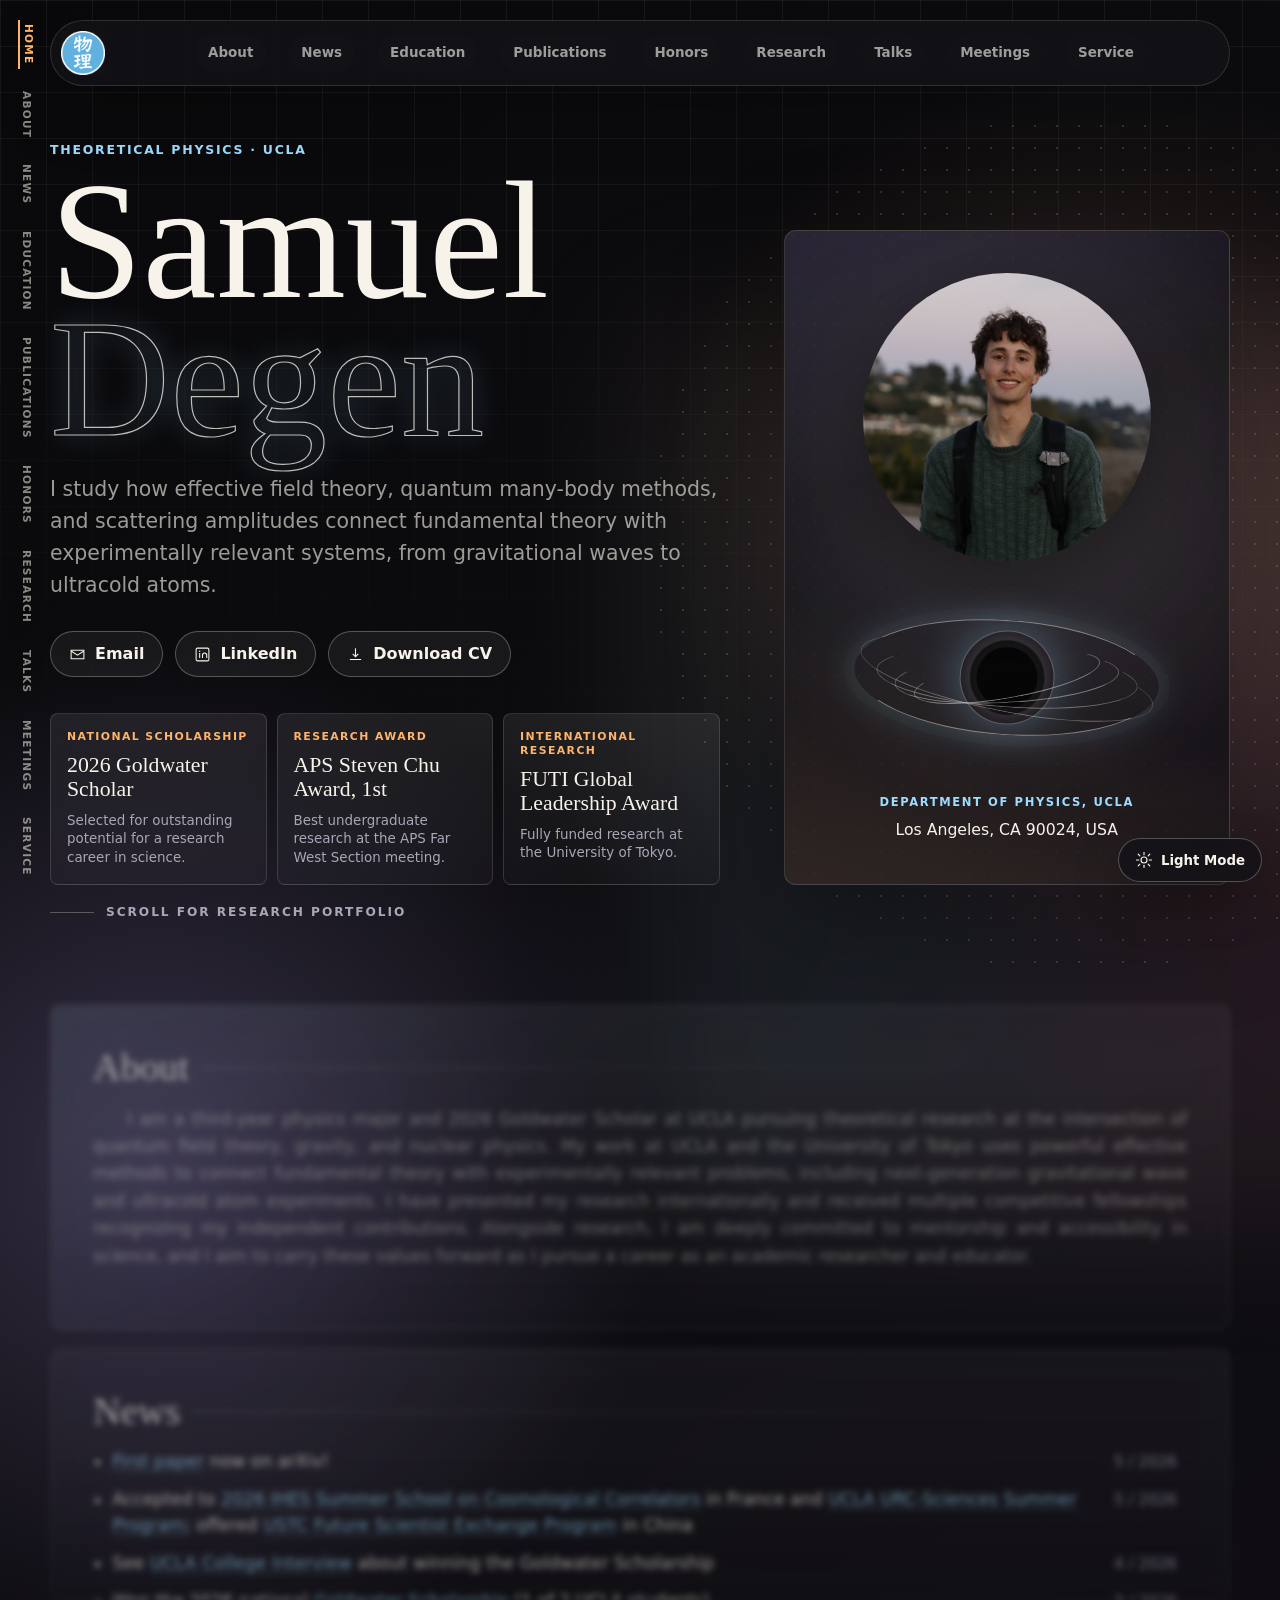
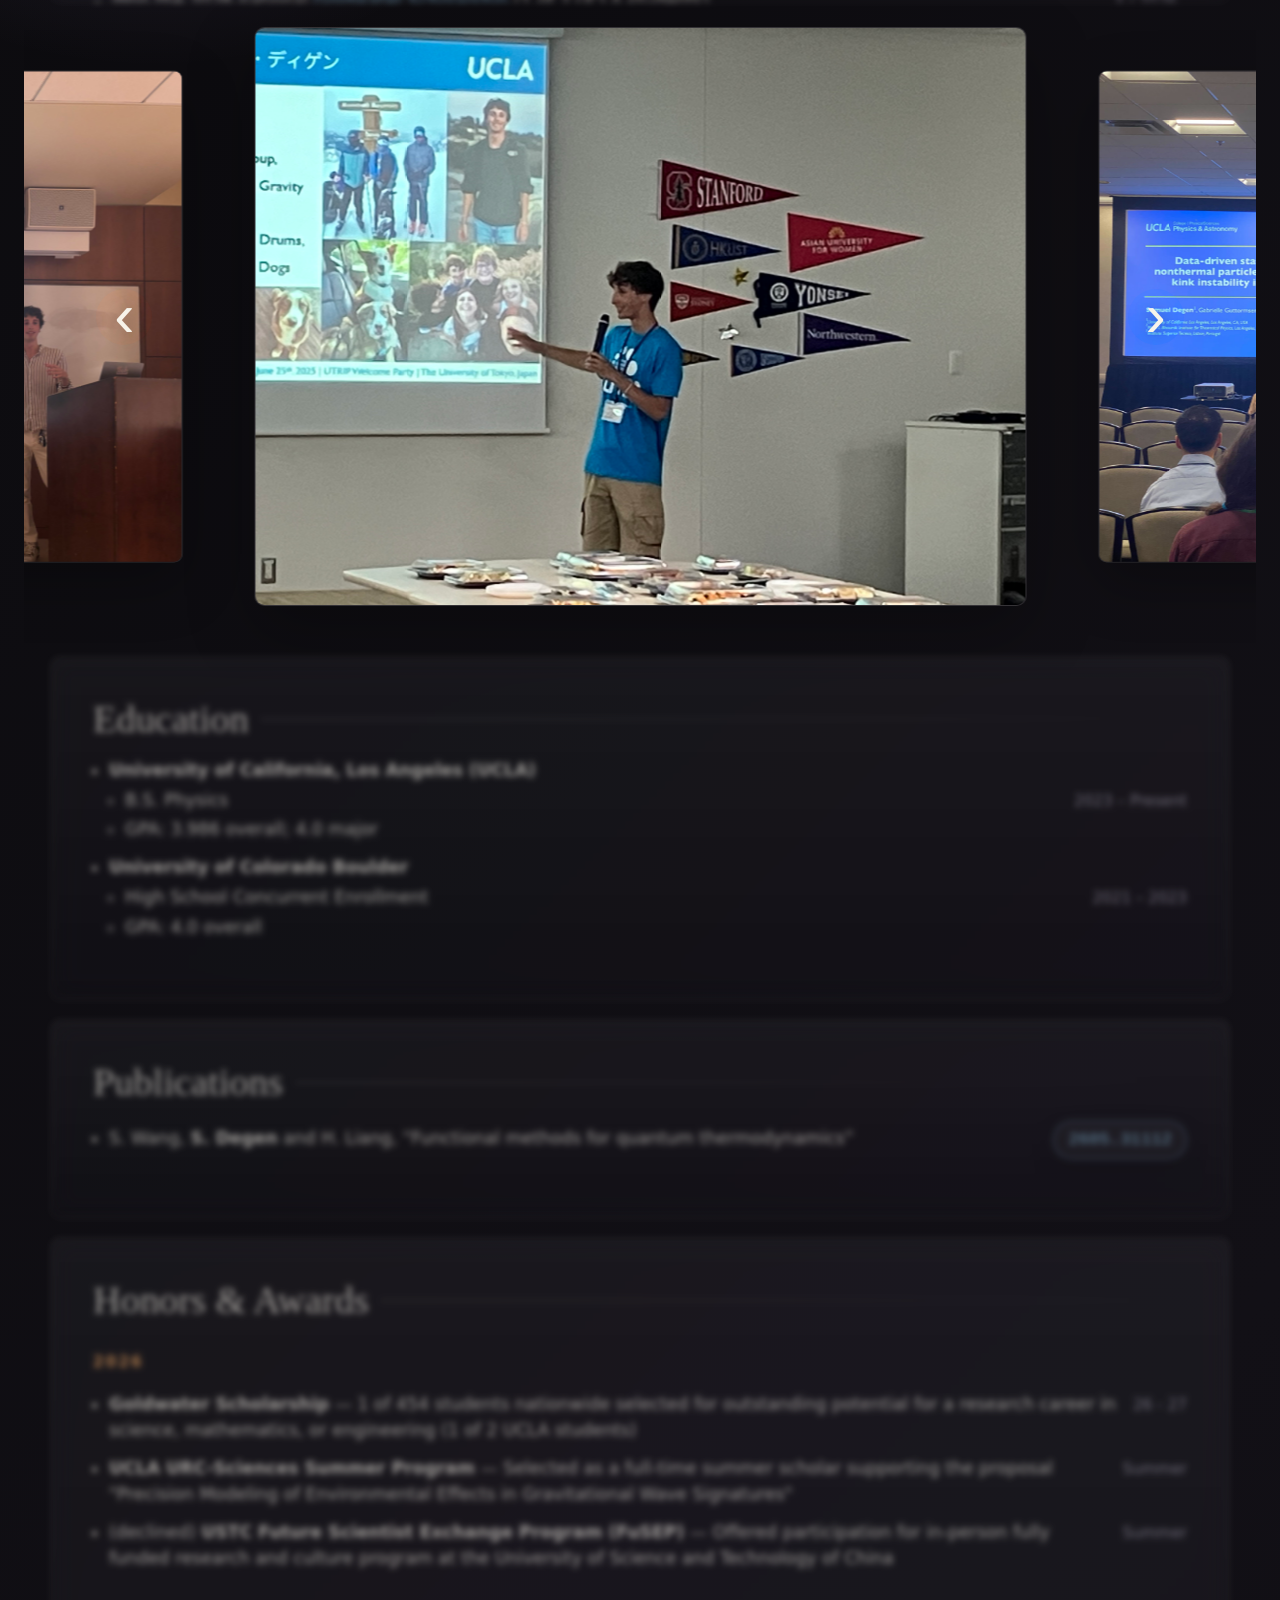
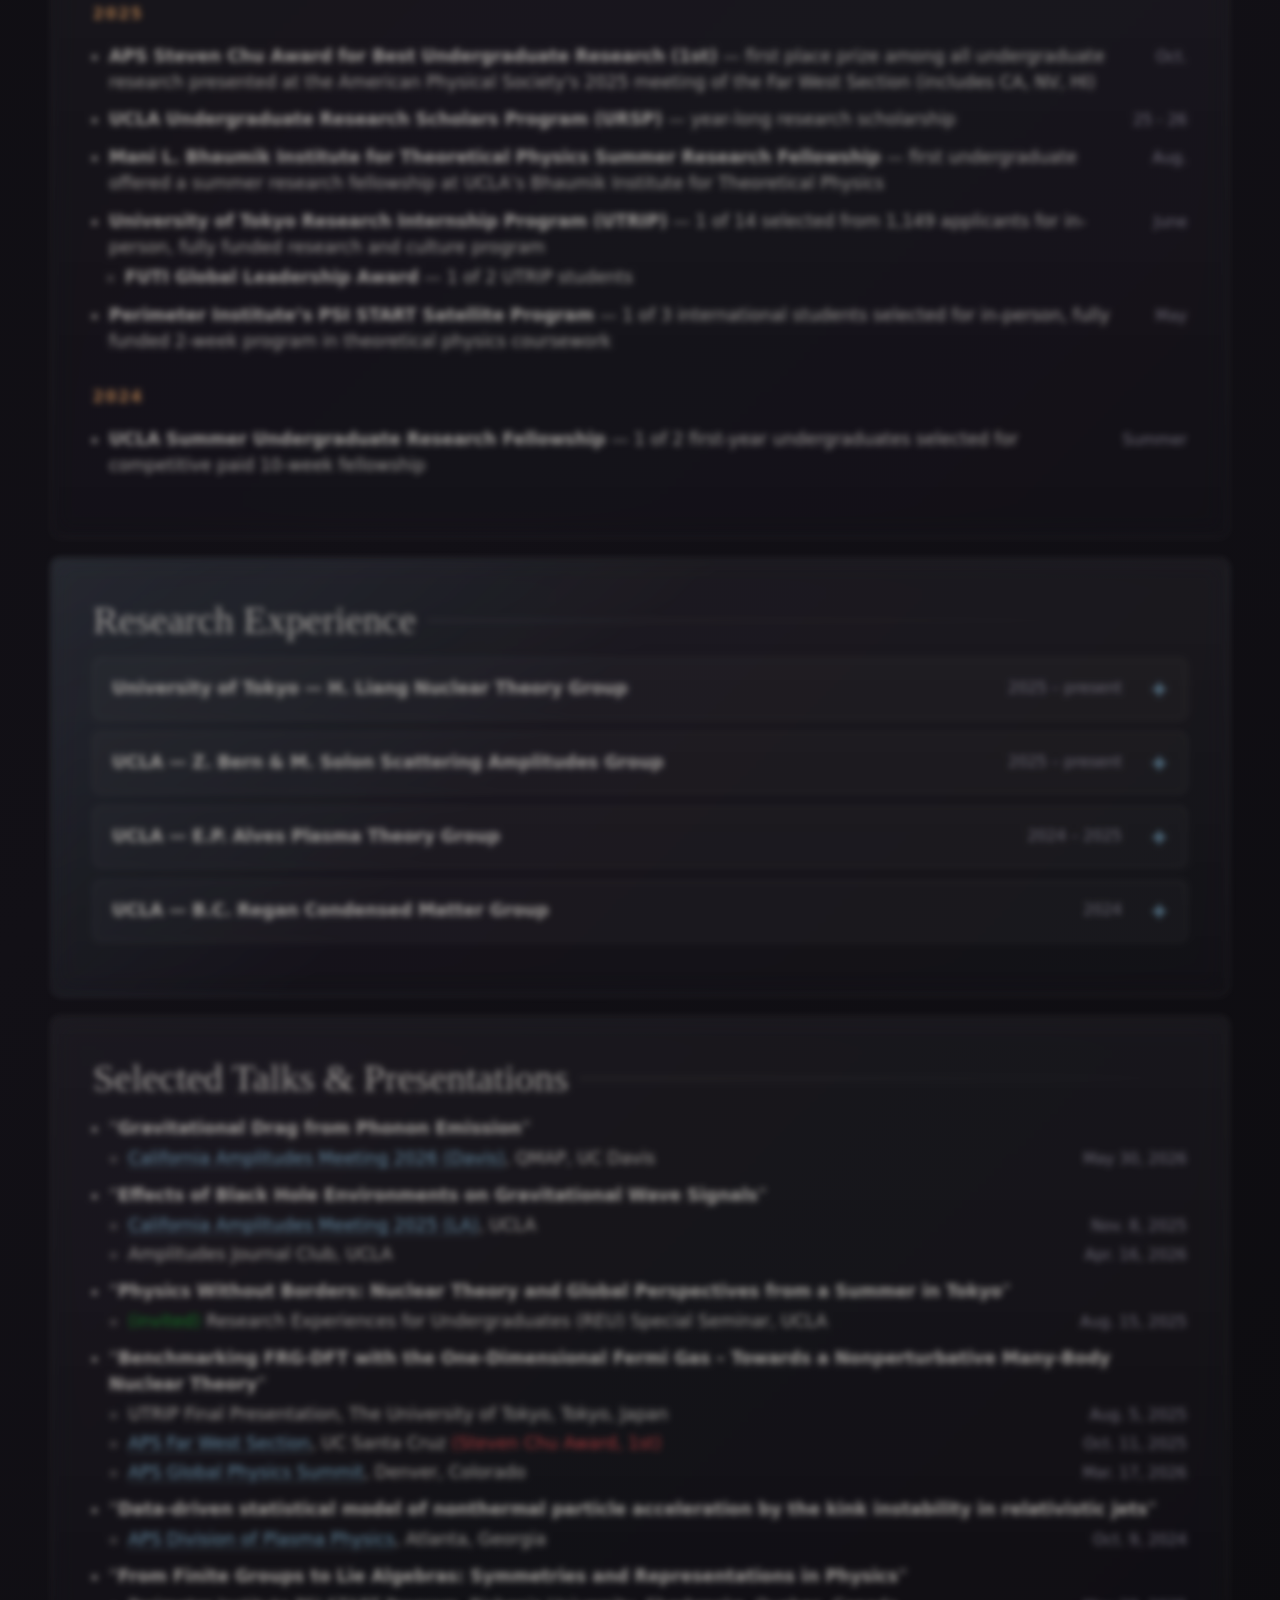
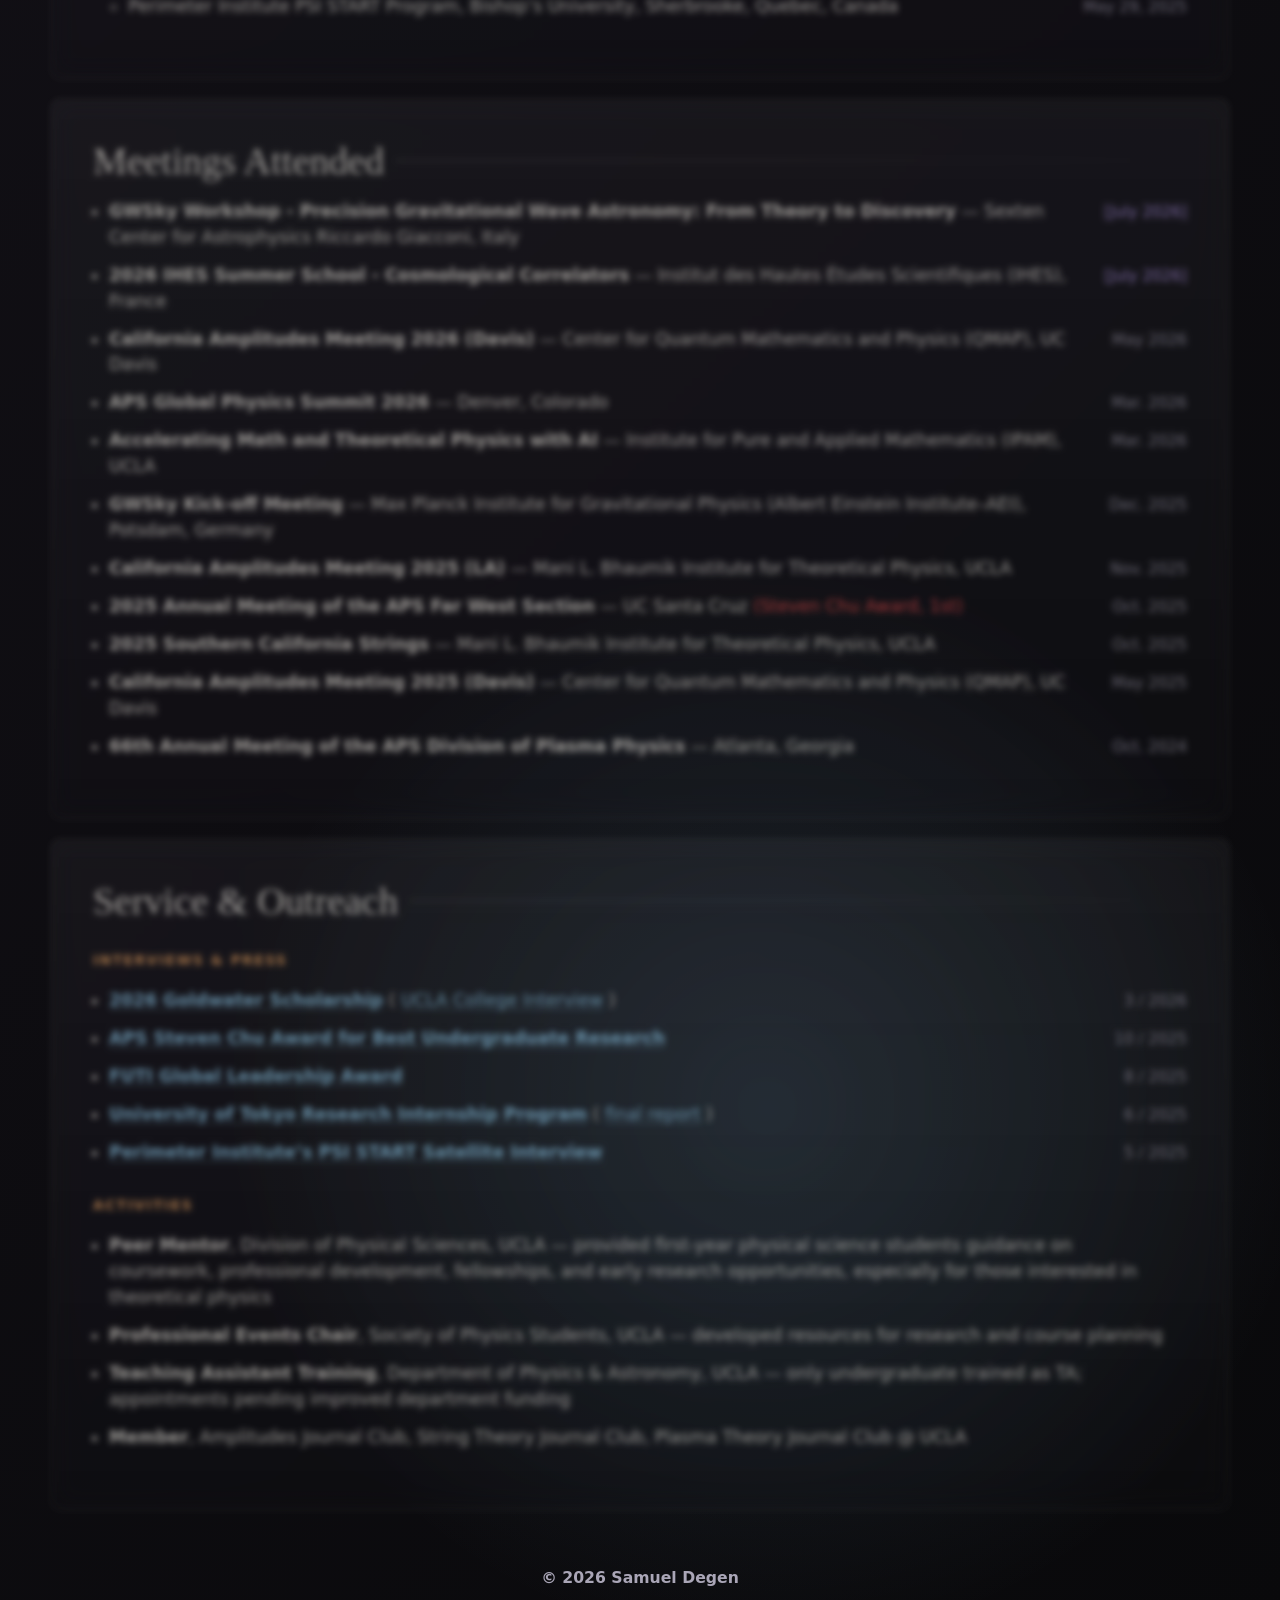
==== commit a755975d: "Polish mobile portfolio experience" ====
--- a/index.html
+++ b/index.html
@@ -3,6 +3,8 @@
 <head>
   <meta charset="UTF-8" />
   <meta name="viewport" content="width=device-width, initial-scale=1" />
+  <meta name="theme-color" content="#09090b" id="themeColorMeta" />
+  <meta name="apple-mobile-web-app-status-bar-style" content="default" />
   <title>Samuel Degen | Theoretical Physics at UCLA</title>
   <meta name="title" content="Samuel Degen | Theoretical Physics at UCLA" />
   <meta name="description" content="Samuel Degen is a UCLA physics student advancing research at the intersection of quantum field theory, gravity, and nuclear physics. His work uses powerful modern tools from particle physics to improve theoretical predictions for next-generation experiments in gravitational waves and ultracold atoms. Select fellowships and international research opportunities highlight his potential as a future global scholar and a communicator who helps disseminate scientific advances across borders." />
@@ -1220,6 +1222,7 @@
       font-size: 0;
       box-shadow: none;
       text-shadow: 0 2px 16px rgba(0,0,0,.34);
+      touch-action: manipulation;
       transition: transform .2s var(--ease), color .2s var(--ease), text-shadow .2s var(--ease);
     }
 
@@ -1318,7 +1321,7 @@
 
     body.section-focus-ready section {
       animation: none;
-      transition: opacity .34s var(--ease), filter .34s var(--ease), transform .34s var(--ease);
+      transition: opacity .85s var(--ease), filter .85s var(--ease), transform .85s var(--ease);
     }
 
     body.section-focus-ready section.is-entry-soft {
@@ -1576,6 +1579,12 @@
         display: initial;
       }
 
+      #summary p,
+      #research details p {
+        font-size: .93rem;
+        line-height: 1.58;
+      }
+
       section {
         padding: 20px 16px;
       }
@@ -1606,6 +1615,10 @@
 
       #modeToggle .label {
         display: none;
+      }
+
+      #modeToggle {
+        bottom: 10px;
       }
     }
   </style>
@@ -2249,6 +2262,7 @@
 <script>
   // Light/Dark mode toggle with monochrome SVG icons + text
   const modeToggle = document.getElementById('modeToggle');
+  const themeColorMeta = document.getElementById('themeColorMeta');
   const sunIcon = '<svg viewBox="0 0 24 24" aria-hidden="true"><circle cx="12" cy="12" r="4" fill="none" stroke="currentColor" stroke-width="1.5"/><g stroke="currentColor" stroke-width="1.5" stroke-linecap="round"><line x1="12" y1="2" x2="12" y2="5"/><line x1="12" y1="19" x2="12" y2="22"/><line x1="2" y1="12" x2="5" y2="12"/><line x1="19" y1="12" x2="22" y2="12"/><line x1="4.2" y1="4.2" x2="6.5" y2="6.5"/><line x1="17.5" y1="17.5" x2="19.8" y2="19.8"/><line x1="4.2" y1="19.8" x2="6.5" y2="17.5"/><line x1="17.5" y1="6.5" x2="19.8" y2="4.2"/></g></svg>';
   const moonIcon = '<svg viewBox="0 0 24 24" aria-hidden="true"><path d="M21 12.6A8.5 8.5 0 1 1 11.4 3 6.5 6.5 0 0 0 21 12.6z" fill="none" stroke="currentColor" stroke-width="1.5"/></svg>';
   const THEME_STORAGE_KEY = 'samueldegen-theme';
@@ -2278,12 +2292,19 @@
     modeToggle.innerHTML = (isLight ? moonIcon : sunIcon) + '<span class="label">' + label + '</span>';
     modeToggle.setAttribute('aria-label', isLight ? 'Switch to dark mode' : 'Switch to light mode');
   }
+  function updateThemeColor(){
+    if (!themeColorMeta) return;
+    const isLight = document.body.classList.contains('light-mode');
+    themeColorMeta.setAttribute('content', isLight ? '#f6f2e9' : '#09090b');
+  }
 
   applyStoredTheme();
+  updateThemeColor();
   updateModeToggle();
   modeToggle.addEventListener('click', () => {
     document.body.classList.toggle('light-mode');
     persistTheme();
+    updateThemeColor();
     updateModeToggle();
   });
 
@@ -2393,6 +2414,20 @@
   let index = N; // start on the first slide of the middle block
   let autoTimer = null;
   let isAnimating = false;
+  let animationUnlockTimer = null;
+
+  function finishCarouselAnimation(){
+    if (animationUnlockTimer) {
+      clearTimeout(animationUnlockTimer);
+      animationUnlockTimer = null;
+    }
+    isAnimating = false;
+  }
+
+  function armCarouselUnlock(){
+    if (animationUnlockTimer) clearTimeout(animationUnlockTimer);
+    animationUnlockTimer = setTimeout(finishCarouselAnimation, 900);
+  }
 
   function slideOffset(i){
     const s = slides[i];
@@ -2407,8 +2442,15 @@
   }
   function setActive(i){ slides.forEach((el, k) => el.classList.toggle('active', k === i)); }
   function centerOn(i, animate=true){
-    if(!animate){ track.classList.add('no-anim'); }
-    else { track.classList.remove('no-anim'); isAnimating = true; }
+    if(!animate){
+      finishCarouselAnimation();
+      track.classList.add('no-anim');
+    }
+    else {
+      track.classList.remove('no-anim');
+      isAnimating = true;
+      armCarouselUnlock();
+    }
     const left = slideOffset(i);
     track.style.transform = `translate3d(${-left}px,0,0)`;
     setActive(i);
@@ -2428,8 +2470,9 @@
     return target;
   }
 
-  function go(delta){
-    if (isAnimating) return;
+  function go(delta, force=false){
+    if (isAnimating && !force) return;
+    if (force) finishCarouselAnimation();
     let target = index + delta;
     target = prewrap(target); // ensure we are in the middle block before animating
     index = target;
@@ -2443,16 +2486,16 @@
   window.addEventListener('load', () => { slides = Array.from(track.children); centerOn(index, false); startAuto(); });
   window.addEventListener('resize', () => centerOn(index, false));
 
-  track.addEventListener('transitionend', (e)=>{ if (e.target !== track || e.propertyName !== 'transform') return; isAnimating = false; });
+  track.addEventListener('transitionend', (e)=>{ if (e.target !== track || e.propertyName !== 'transform') return; finishCarouselAnimation(); });
 
   // Controls — keep autoscroll running after clicks
-  prevBtn.addEventListener('click', () => { go(-1); restartAuto(); });
-  nextBtn.addEventListener('click', () => { go(1); restartAuto(); });
+  prevBtn.addEventListener('click', () => { go(-1, true); restartAuto(); });
+  nextBtn.addEventListener('click', () => { go(1, true); restartAuto(); });
 
   // Touch swipe handling
   let sx=0, sy=0, st=0;
   viewport.addEventListener('touchstart', e=>{ if(!e.touches[0]) return; sx=e.touches[0].clientX; sy=e.touches[0].clientY; st=Date.now(); stopAuto(); }, {passive:true});
-  viewport.addEventListener('touchend', e=>{ const dx=(e.changedTouches[0]?.clientX||0)-sx; const dy=(e.changedTouches[0]?.clientY||0)-sy; const dt=Date.now()-st; const horiz = Math.abs(dx)>Math.abs(dy) && Math.abs(dx)>30 && dt<600; if(horiz){ go(dx<0?1:-1); } restartAuto(); }, {passive:true});
+  viewport.addEventListener('touchend', e=>{ const dx=(e.changedTouches[0]?.clientX||0)-sx; const dy=(e.changedTouches[0]?.clientY||0)-sy; const dt=Date.now()-st; const horiz = Math.abs(dx)>Math.abs(dy) && Math.abs(dx)>30 && dt<600; if(horiz){ go(dx<0?1:-1, true); } restartAuto(); }, {passive:true});
 </script>
 
 </body>
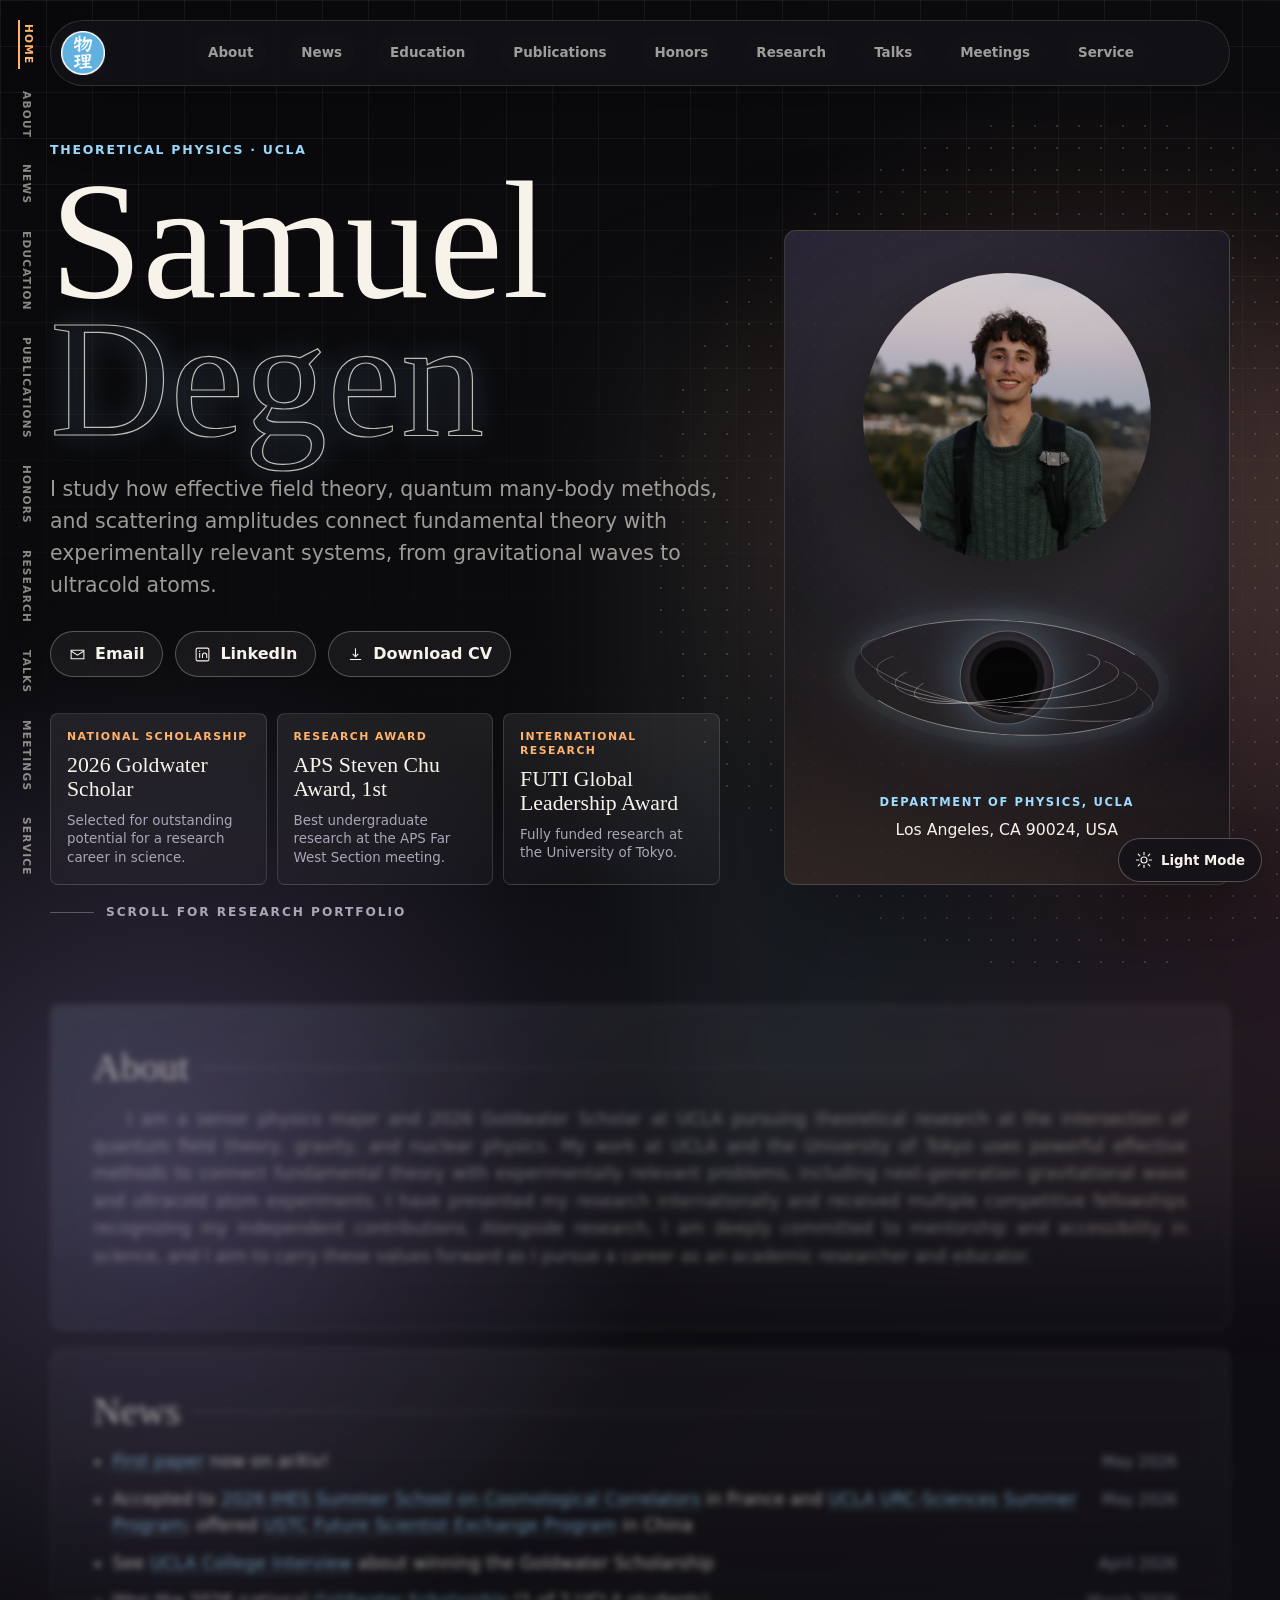
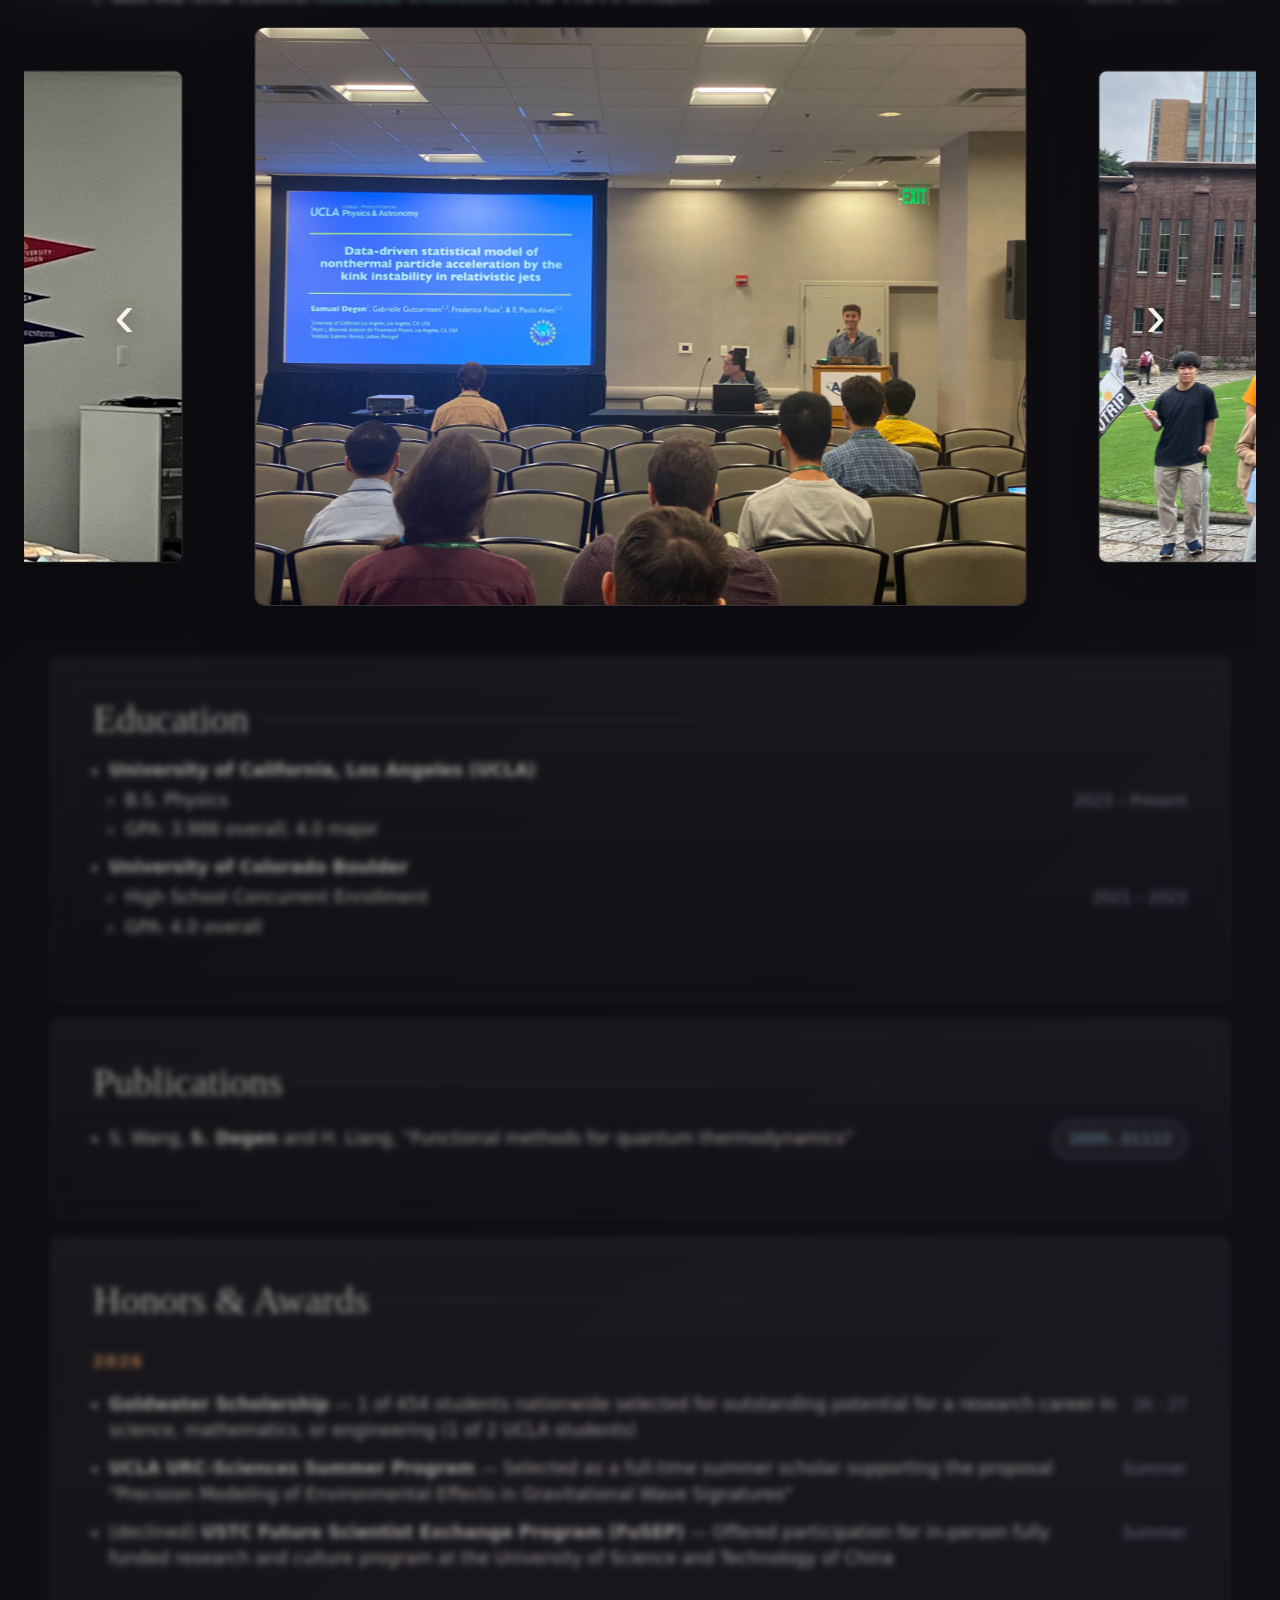
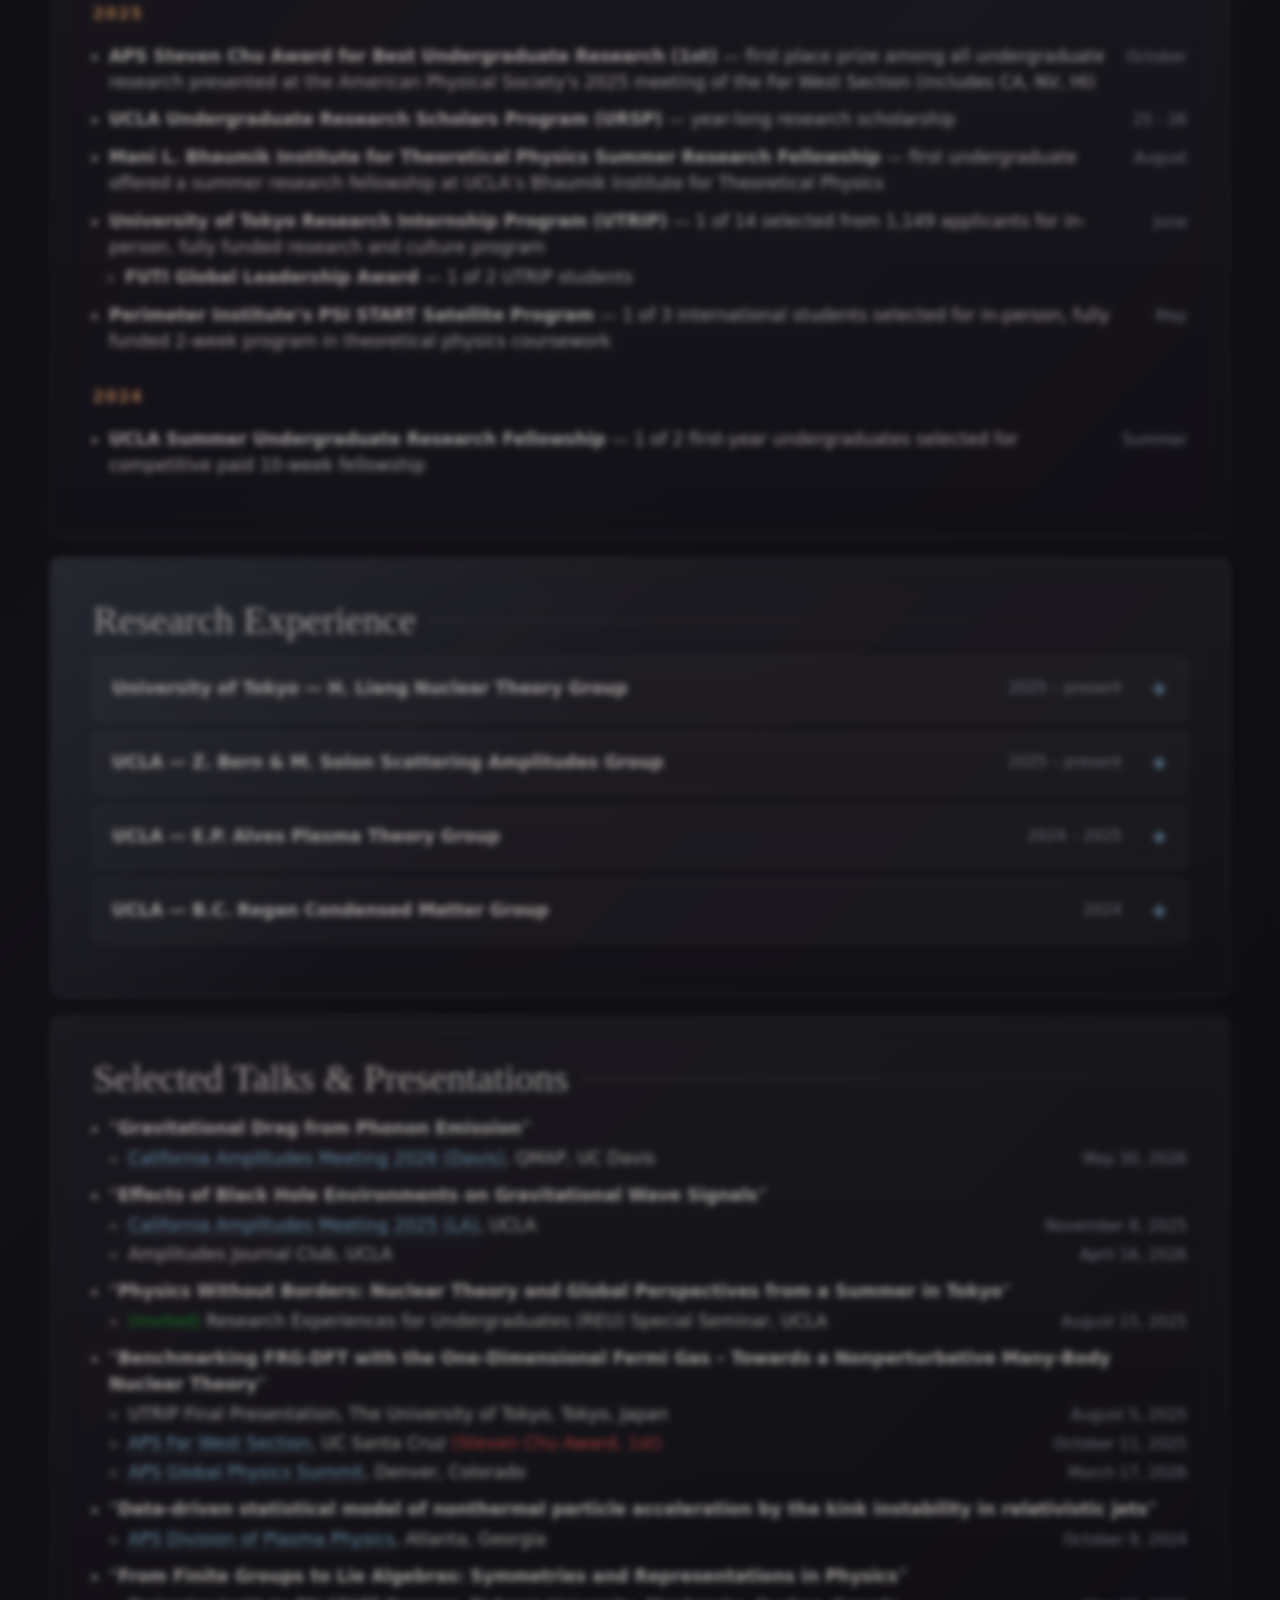
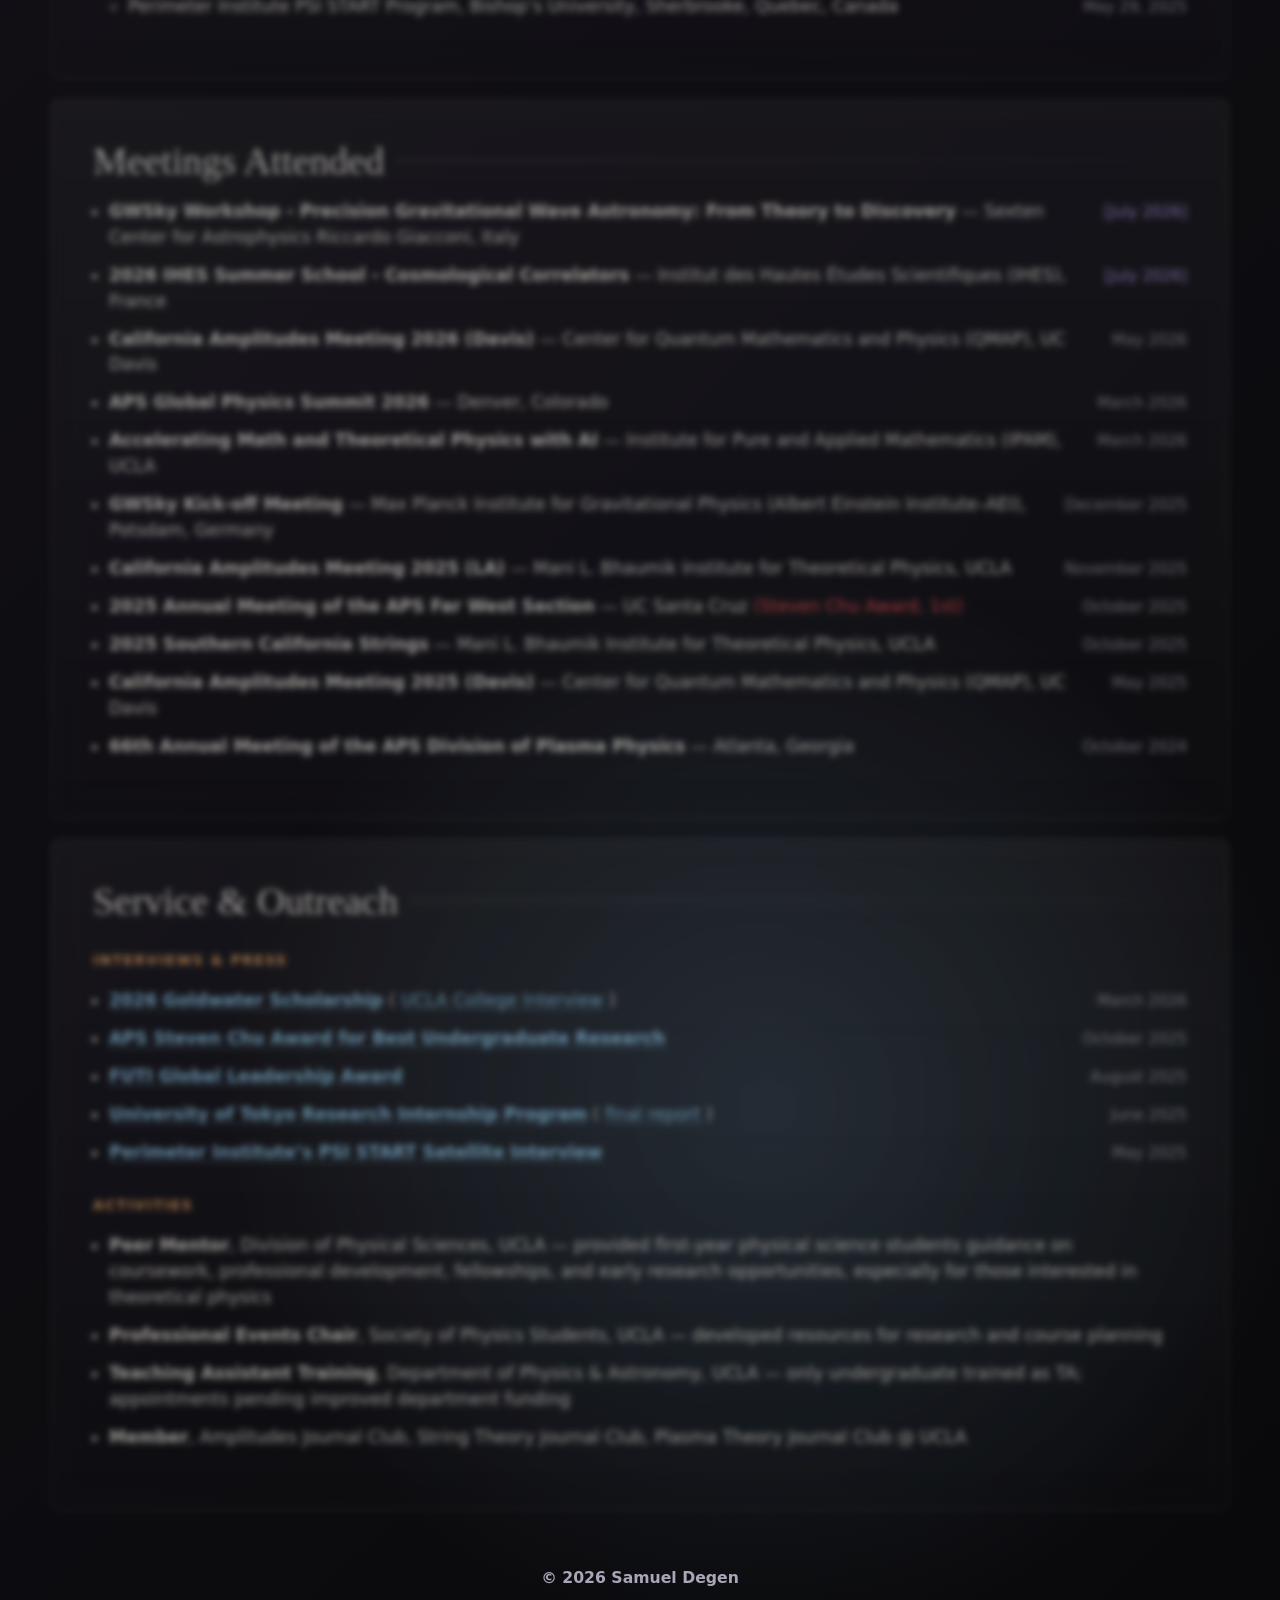
==== commit 98832ced: "Update research experience copy" ====
--- a/index.html
+++ b/index.html
@@ -1051,11 +1051,6 @@
       text-indent: 2em !important;
     }
 
-    #research details p:first-of-type {
-      text-align: justify !important;
-      text-indent: 2em !important;
-    }
-
     ul {
       padding-left: 1rem;
     }
@@ -1191,6 +1186,21 @@
       padding-top: 4px;
     }
 
+    #research .research-bullets {
+      margin: 0;
+      padding: 0 18px 16px 38px;
+      color: var(--faint);
+      max-width: none;
+    }
+
+    #research .research-bullets li {
+      margin-bottom: .45rem;
+    }
+
+    #research .research-bullets + p {
+      padding-top: 2px;
+    }
+
     .carousel {
       width: min(var(--max), calc(100% - clamp(28px, 6vw, 96px)));
       max-width: none;
@@ -1619,6 +1629,28 @@
 
       #modeToggle {
         bottom: 10px;
+      }
+    }
+
+    @media (hover: none), (pointer: coarse) {
+      #modeToggle {
+        box-shadow: none;
+        transition: background .25s ease;
+      }
+
+      #modeToggle:hover,
+      #modeToggle:focus-visible,
+      #modeToggle:active {
+        box-shadow: none;
+        transform: none;
+      }
+    }
+
+    @media (hover: hover) and (pointer: fine) {
+      #modeToggle:hover,
+      #modeToggle:focus-visible {
+        box-shadow: 0 8px 20px rgba(0,0,0,0.35);
+        transform: translateY(-1px);
       }
     }
   </style>
@@ -1714,7 +1746,7 @@
 <main class="page">
   <section id="summary">
     <h2>About</h2>
-    <p style="text-align: justify; text-indent: 2em;">I am a third-year physics major and 2026 Goldwater Scholar at UCLA pursuing theoretical research at the intersection of quantum field theory, gravity, and nuclear physics. My work at UCLA and the University of Tokyo uses powerful effective methods to connect fundamental theory with experimentally relevant problems, including next-generation gravitational wave and ultracold atom experiments. I have presented my research internationally and received multiple competitive fellowships recognizing my independent contributions. Alongside research, I am deeply committed to mentorship and accessibility in science, and I aim to carry these values forward as I pursue a career as an academic researcher and educator.</p>
+    <p style="text-align: justify; text-indent: 2em;">I am a senior physics major and 2026 Goldwater Scholar at UCLA pursuing theoretical research at the intersection of quantum field theory, gravity, and nuclear physics. My work at UCLA and the University of Tokyo uses powerful effective methods to connect fundamental theory with experimentally relevant problems, including next-generation gravitational wave and ultracold atom experiments. I have presented my research internationally and received multiple competitive fellowships recognizing my independent contributions. Alongside research, I am deeply committed to mentorship and accessibility in science, and I aim to carry these values forward as I pursue a career as an academic researcher and educator.</p>
   </section>
 
   <section id="news">
@@ -1723,63 +1755,63 @@
       <li>
         <span class="li-row">
           <span class="li-text"><a href="https://arxiv.org/abs/2605.31112">First paper</a> now on arXiv!</span>
-          <span class="date">5 / 2026</span>
+          <span class="date">May 2026</span>
         </span>
       </li>
 
       <li>
         <span class="li-row">
           <span class="li-text">Accepted to <a href="https://indico.math.cnrs.fr/event/15597/">2026 IHES Summer School on Cosmological Correlators</a> in France and <a href="https://sciences.ugresearch.ucla.edu/programs-and-scholarships/urc-sciences-summer-program/">UCLA URC-Sciences Summer Program</a>; offered <a href="https://fusep.ustc.edu.cn/fusep/">USTC Future Scientist Exchange Program</a> in China</span>
-          <span class="date">5 / 2026</span>
+          <span class="date">May 2026</span>
         </span>
       </li>
 
       <li>
         <span class="li-row">
           <span class="li-text">See <a href="https://www.ugeducation.ucla.edu/2026/04/08/two-bruins-selected-as-goldwater-scholars/">UCLA College Interview</a> about winning the Goldwater Scholarship</span>
-          <span class="date">4 / 2026</span>
+          <span class="date">April 2026</span>
         </span>
       </li>
 
        <li>
         <span class="li-row">
           <span class="li-text">Won the 2026 national <a href="https://goldwaterscholarship.gov">Goldwater Scholarship</a> (1 of 2 UCLA students)</span>
-          <span class="date">3 / 2026</span>
+          <span class="date">March 2026</span>
         </span>
       </li>
 
       <li>
         <span class="li-row">
           <span class="li-text">Nominated by UCLA for national <a href="https://www.scholarshipcenter.ucla.edu/prestigious-scholars/goldwater-scholarship/">Goldwater Scholarship</a> (1 of 4 at UCLA)</span>
-          <span class="date">1 / 2026</span>
+          <span class="date">January 2026</span>
         </span>
       </li>
 
       <li>
         <span class="li-row">
           <span class="li-text">FUTI Global Leadership Award <a href="https://www.friendsofutokyo.org/en/university-of-tokyos-quark-nuclear-science-institute/">Report</a> available online</span>
-          <span class="date">12 / 2025</span>
+          <span class="date">December 2025</span>
         </span>
       </li>
 
       <li>
         <span class="li-row">
           <span class="li-text"><a href="https://www.s.u-tokyo.ac.jp/en/utrip/archive/2025/overview/">UTRIP Archive</a> and <a href="https://www.s.u-tokyo.ac.jp/en/utrip/archive/2025/research-projects/">Final Report</a> available online</span>
-          <span class="date">12 / 2025</span>
+          <span class="date">December 2025</span>
         </span>
       </li>
 
       <li>
         <span class="li-row">
           <span class="li-text">Attended <a href="https://gwsky.org/gwsky-kick-off-meeting/">GWSky Kick-off Meeting</a> at Albert Einstein Institute (Germany)</span>
-          <span class="date">12 / 2025</span>
+          <span class="date">December 2025</span>
         </span>
       </li>
 
       <li>
         <span class="li-row">
           <span class="li-text"><a href="https://shorturl.at/Izqlv">Won 1st prize</a> of APS Steven Chu Award for Best Undergraduate Research</span>
-          <span class="date">10 / 2025</span>
+          <span class="date">October 2025</span>
         </span>
       </li>
     </ul>
@@ -1901,7 +1933,7 @@
         <span class="li-text">
           <strong>APS Steven Chu Award for Best Undergraduate Research (1st)</strong> — first place prize among all undergraduate research presented at the American Physical Society's 2025 meeting of the Far West Section (includes CA, NV, HI)
         </span>
-        <span class="date">Oct.</span>
+        <span class="date">October</span>
       </span>
     </li>
 
@@ -1919,7 +1951,7 @@
         <span class="li-text">
           <strong>Mani L. Bhaumik Institute for Theoretical Physics Summer Research Fellowship</strong> — first undergraduate offered a summer research fellowship at UCLA’s Bhaumik Institute for Theoretical Physics
         </span>
-        <span class="date">Aug.</span>
+        <span class="date">August</span>
       </span>
     </li>
 
@@ -1972,22 +2004,42 @@
     <h2>Research Experience</h2>
     <details>
       <summary><strong>University of Tokyo — H. Liang Nuclear Theory Group</strong> <span class="date">2025 – <br>present</span></summary>
-      <p style="text-align: justify; text-indent: 2em;">A deep microscopic understanding of quantum many-body theories would revolutionize many fields from nucleosynthesis and reactor design to neutron-star physics and ultracold atom experiments. Density Functional Theory (DFT) is the only approach applicable across nearly the entire nuclear chart, making its derivation from first principles a hot topic in recent years. Modern theoretical tools such as the Functional Renormalization Group (FRG) have enabled a first-principles formulation of DFT, known as the FRG-DFT. Though applied to 2D and 3D electrons with Coulomb interactions, a theoretical benchmark and connection to experiment remain missing. We address this gap by applying FRG-DFT to the exactly solvable Gaudin-Yang model: a strongly coupled 1D Fermi gas experimentally realizable with ultracold atoms. We derive the exact infinite hierarchy of coupled flow equations for the ground state energy, and explicit spin dependence enables extension to the spin-unsaturated electron gas. We truncate the hierarchy to compare our first-principles equation of state calculation to perturbation theory, competing methods, and the exact solution. Our results establish a clear theoretical benchmark for FRG-DFT and lay foundation for its extension to realistic higher-dimensional many-body systems.</p>
+      <ul class="research-bullets">
+        <li>Applying functional renormalization group-aided density functional theory (FRG-DFT) to exactly solvable quantum many-body systems, with the goal of benchmarking nonperturbative first-principles approaches to nuclear density functionals.</li>
+        <li>Deriving and truncating flow-equation hierarchies for ground-state energies and correlation functions, enabling controlled comparisons between FRG-DFT, perturbation theory, and exact thermodynamics.</li>
+        <li>Developing numerical implementations to solve coupled flow equations and test the accuracy of approximate truncations across interaction strengths and densities.</li>
+        <li>Co-authoring a manuscript on benchmarking FRG-DFT against exact thermodynamics for the single-site Bose-Hubbard model, with broader applications to strongly correlated fermions and nuclear many-body theory.</li>
+        <li>Presented related work at the University of Tokyo, APS Far West Section Meeting, and APS Global Physics Summit 2026; awarded 1st prize of the APS Steven Chu Award for Best Undergraduate Research for this project.</li>
+      </ul>
       <p><em>Supported by UTRIP 2025 and FUTI Global Leadership Award. Associated publication: <a href="https://arxiv.org/abs/2605.31112">2605.31112</a></em></p>
     </details>
     <details>
       <summary><strong>UCLA — Z. Bern &amp; M. Solon Scattering Amplitudes Group</strong> <span class="date">2025 – <br>present</span></summary>
-      <p style="text-align: justify; text-indent: 2em;">This project develops a new field-theoretic framework to understand how black holes interact with their surrounding environment, such as gas or dark matter, and how these interactions leave imprints on gravitational wave signals. Inspired by methods from gravitational self-force and tidal effective field theory, it aims to model the drag forces experienced by black holes as they move through a medium and predict how these effects could be detected with next-generation observatories. This approach is exciting because it could offer new ways to probe dark matter experimentally or shed new light on the process of jet quenching in QCD, potentially linking similar gravitational, particle, and astrophysical phenomena through a common theoretical language.</p>
+      <ul class="research-bullets">
+        <li>Developing a field-theoretic framework for environmental effects in gravitational-wave systems, with the goal of computing how surrounding media such as gas or dark matter modify compact-object dynamics.</li>
+        <li>Formulating gravitational dynamical friction in hydrodynamic effective field theory as radiation into on-shell phonon modes, connecting classical drag forces to scattering-amplitude methods.</li>
+        <li>Computing higher-order corrections to the leading dynamical-friction force using perturbative QFT techniques, with attention to graviton-phonon interactions, gauge invariance, and Ward identities in a medium that breaks Lorentz symmetry.</li>
+        <li>Drawing conceptual and technical connections between gravitational environmental effects and jet-quenching physics in QCD, where real-time propagation through a medium produces analogous dissipative phenomena.</li>
+        <li>Youngest member and only undergraduate in the European Research Council's GWSky collaboration, contributing to a new international effort on precision theory for next-generation gravitational-wave astronomy.</li>
+        <li>Presenting this work at the GWSky Workshop, California Amplitudes Meeting, and UCLA Amplitudes Journal Club.</li>
+      </ul>
       <p><em>Supported by Mani L. Bhaumik Institute for Theoretical Physics Summer 2025 Research Fellowship and 2025 - 2026 UCLA URSP.</em></p>
     </details>
     <details>
       <summary><strong>UCLA — E.P. Alves Plasma Theory Group</strong> <span class="date">2024 – <br>2025</span></summary>
-      <p style="text-align: justify; text-indent: 2em;">Developed novel ML-based methods for studying time-dependent particle acceleration in relativistic astrophysical jets. My work resolves longstanding limitations of standard models by combining analytic theory and machine learning to uniquely solve ill-posed problems for the first time. Demonstrated that simple energy-dependent models are insufficient to explain the observed nonthermal particle spectrum and that these novel ML methods can be generalized to solve a large class of ill-posed problems—uniquely identifying physical solutions from an infinite family of solutions that perfectly reconstruct the data. Presented results at an international plasma physics conference, where my contributed oral talk initiated discussions toward new collaborations and research directions.</p>
+      <ul class="research-bullets">
+        <li>Developed analytic and machine-learning methods to study time-dependent nonthermal particle acceleration in relativistic astrophysical jets.</li>
+        <li>Formulated an inverse-modeling approach to distinguish physical acceleration histories from degenerate solutions that reproduce the same observed particle spectrum.</li>
+        <li>Demonstrated limitations of simple energy-dependent acceleration models and identified more flexible time-dependent descriptions consistent with simulated jet dynamics.</li>
+        <li>Presented results in an oral contribution at the 66th Annual Meeting of the APS Division of Plasma Physics.</li>
+      </ul>
       <p><em>Supported by UCLA Physics Summer 2024 Research Fellowship.</em></p>
     </details>
     <details>
       <summary><strong>UCLA — B.C. Regan Condensed Matter Group</strong> <span class="date">2024</span></summary>
-      <p>Pedagogical contributions in proving the Feynman Checkerboard at a level suitable for undergraduates, illuminating an accessible way to teach propagators.</p>
+      <ul class="research-bullets">
+        <li>Developed an undergraduate-level pedagogical treatment of the Feynman checkerboard model, emphasizing its connection to propagators and relativistic quantum mechanics.</li>
+      </ul>
     </details>
   </section>
 
@@ -2011,13 +2063,13 @@
         <li>
           <div class="row">
             <span class="item-text"><a href="https://tinyurl.com/3vymyh3n">California Amplitudes Meeting 2025 (LA)</a>, UCLA</span>
-            <span class="date">Nov. 8, 2025</span>
+            <span class="date">November 8, 2025</span>
           </div>
         </li>
         <li>
           <div class="row">
             <span class="item-text">Amplitudes Journal Club, UCLA</span>
-            <span class="date">Apr. 16, 2026</span>
+            <span class="date">April 16, 2026</span>
           </div>
         </li>
       </ul>
@@ -2028,7 +2080,7 @@
         <li>
           <div class="row">
             <span class="item-text"><span style="color: rgb(25, 181, 46);">(invited)</span> Research Experiences for Undergraduates (REU) Special Seminar, UCLA</span>
-            <span class="date">Aug. 15, 2025</span>
+            <span class="date">August 15, 2025</span>
           </div>
         </li>
       </ul>
@@ -2039,19 +2091,19 @@
         <li>
           <div class="row">
             <span class="item-text">UTRIP Final Presentation, The University of Tokyo, Tokyo, Japan</span>
-            <span class="date">Aug. 5, 2025</span>
+            <span class="date">August 5, 2025</span>
           </div>
         </li>
         <li>
           <div class="row">
             <span class="item-text"><a href="https://meetings.aps.org/Meeting/FWS25/Session/L04.5">APS Far West Section</a>, UC Santa Cruz <span style="color: rgb(255, 85, 85);">(Steven Chu Award, 1st)</span></span>
-            <span class="date">Oct. 11, 2025</span>
+            <span class="date">October 11, 2025</span>
           </div>
         </li>
         <li>
           <div class="row">
             <span class="item-text"><a href="https://summit.aps.org/smt/2026/events/APR-J84/5">APS Global Physics Summit</a>, Denver, Colorado</span>
-            <span class="date">Mar. 17, 2026</span>
+            <span class="date">March 17, 2026</span>
           </div>
         </li>
       </ul>
@@ -2062,7 +2114,7 @@
         <li>
           <div class="row">
             <span class="item-text"><a href="https://meetings.aps.org/Meeting/DPP24/Session/NO05.14">APS Division of Plasma Physics</a>, Atlanta, Georgia</span>
-            <span class="date">Oct. 9, 2024</span>
+            <span class="date">October 9, 2024</span>
           </div>
         </li>
       </ul>
@@ -2113,28 +2165,28 @@
     <li>
       <span class="li-row">
         <span class="li-text"><strong>APS Global Physics Summit 2026</strong> — Denver, Colorado</span>
-        <span class="date">Mar. 2026</span>
+        <span class="date">March 2026</span>
       </span>
     </li>
 
     <li>
       <span class="li-row">
         <span class="li-text"><strong>Accelerating Math and Theoretical Physics with AI</strong> — Institute for Pure and Applied Mathematics (IPAM), UCLA</span>
-        <span class="date">Mar. 2026</span>
+        <span class="date">March 2026</span>
       </span>
     </li>
 
     <li>
       <span class="li-row">
         <span class="li-text"><strong>GWSky Kick-off Meeting</strong> — Max Planck Institute for Gravitational Physics (Albert Einstein Institute–AEI), Potsdam, Germany</span>
-        <span class="date">Dec. 2025</span>
+        <span class="date">December 2025</span>
       </span>
     </li>
 
     <li>
       <span class="li-row">
         <span class="li-text"><strong>California Amplitudes Meeting 2025 (LA)</strong> — Mani L. Bhaumik Institute for Theoretical Physics, UCLA</span>
-        <span class="date">Nov. 2025</span>
+        <span class="date">November 2025</span>
       </span>
     </li>
 
@@ -2144,14 +2196,14 @@
           <strong>2025 Annual Meeting of the APS Far West Section</strong> — UC Santa Cruz
           <span style="color: rgb(255, 85, 85);">(Steven Chu Award, 1st)</span>
         </span>
-        <span class="date">Oct. 2025</span>
+        <span class="date">October 2025</span>
       </span>
     </li>
 
     <li>
       <span class="li-row">
         <span class="li-text"><strong>2025 Southern California Strings</strong> — Mani L. Bhaumik Institute for Theoretical Physics, UCLA</span>
-        <span class="date">Oct. 2025</span>
+        <span class="date">October 2025</span>
       </span>
     </li>
 
@@ -2165,7 +2217,7 @@
     <li>
       <span class="li-row">
         <span class="li-text"><strong>66th Annual Meeting of the APS Division of Plasma Physics</strong> — Atlanta, Georgia</span>
-        <span class="date">Oct. 2024</span>
+        <span class="date">October 2024</span>
       </span>
     </li>
   </ul>
@@ -2182,28 +2234,28 @@
     <li>
       <span class="li-row">
         <span class="li-text"><strong><a href="https://goldwaterscholarship.gov">2026 Goldwater Scholarship</a></strong> ( <a href="https://www.ugeducation.ucla.edu/2026/04/08/two-bruins-selected-as-goldwater-scholars/">UCLA College Interview</a> ) </span>
-        <span class="date">3 / 2026</span>
+        <span class="date">March 2026</span>
       </span>
     </li>
 
     <li>
       <span class="li-row">
         <span class="li-text"><strong><a href="https://shorturl.at/Izqlv">APS Steven Chu Award for Best Undergraduate Research</a></strong></span>
-        <span class="date">10 / 2025</span>
+        <span class="date">October 2025</span>
       </span>
     </li>
 
     <li>
       <span class="li-row">
         <span class="li-text"><strong><a href="https://www.friendsofutokyo.org/en/university-of-tokyos-quark-nuclear-science-institute/"> FUTI Global Leadership Award</a></strong></span>
-        <span class="date">8 / 2025</span>
+        <span class="date">August 2025</span>
       </span>
     </li>
 
     <li>
       <span class="li-row">
         <span class="li-text"><strong><a href="https://www.s.u-tokyo.ac.jp/en/utrip/archive/2025/overview/"> University of Tokyo Research Internship Program</a></strong> ( <a href="https://www.s.u-tokyo.ac.jp/en/utrip/archive/2025/research-projects/">final report</a> )</span>
-        <span class="date">6 / 2025</span>
+        <span class="date">June 2025</span>
       </span>
     </li>
 
@@ -2212,7 +2264,7 @@
         <span class="li-text">
           <strong><a href="https://www.ubishops.ca/samuel-degen-perimeter-at-b-u/">Perimeter Institute’s PSI START Satellite Interview</a></strong>
         </span>
-        <span class="date">5 / 2025</span>
+        <span class="date">May 2025</span>
       </span>
     </li>
   </ul>
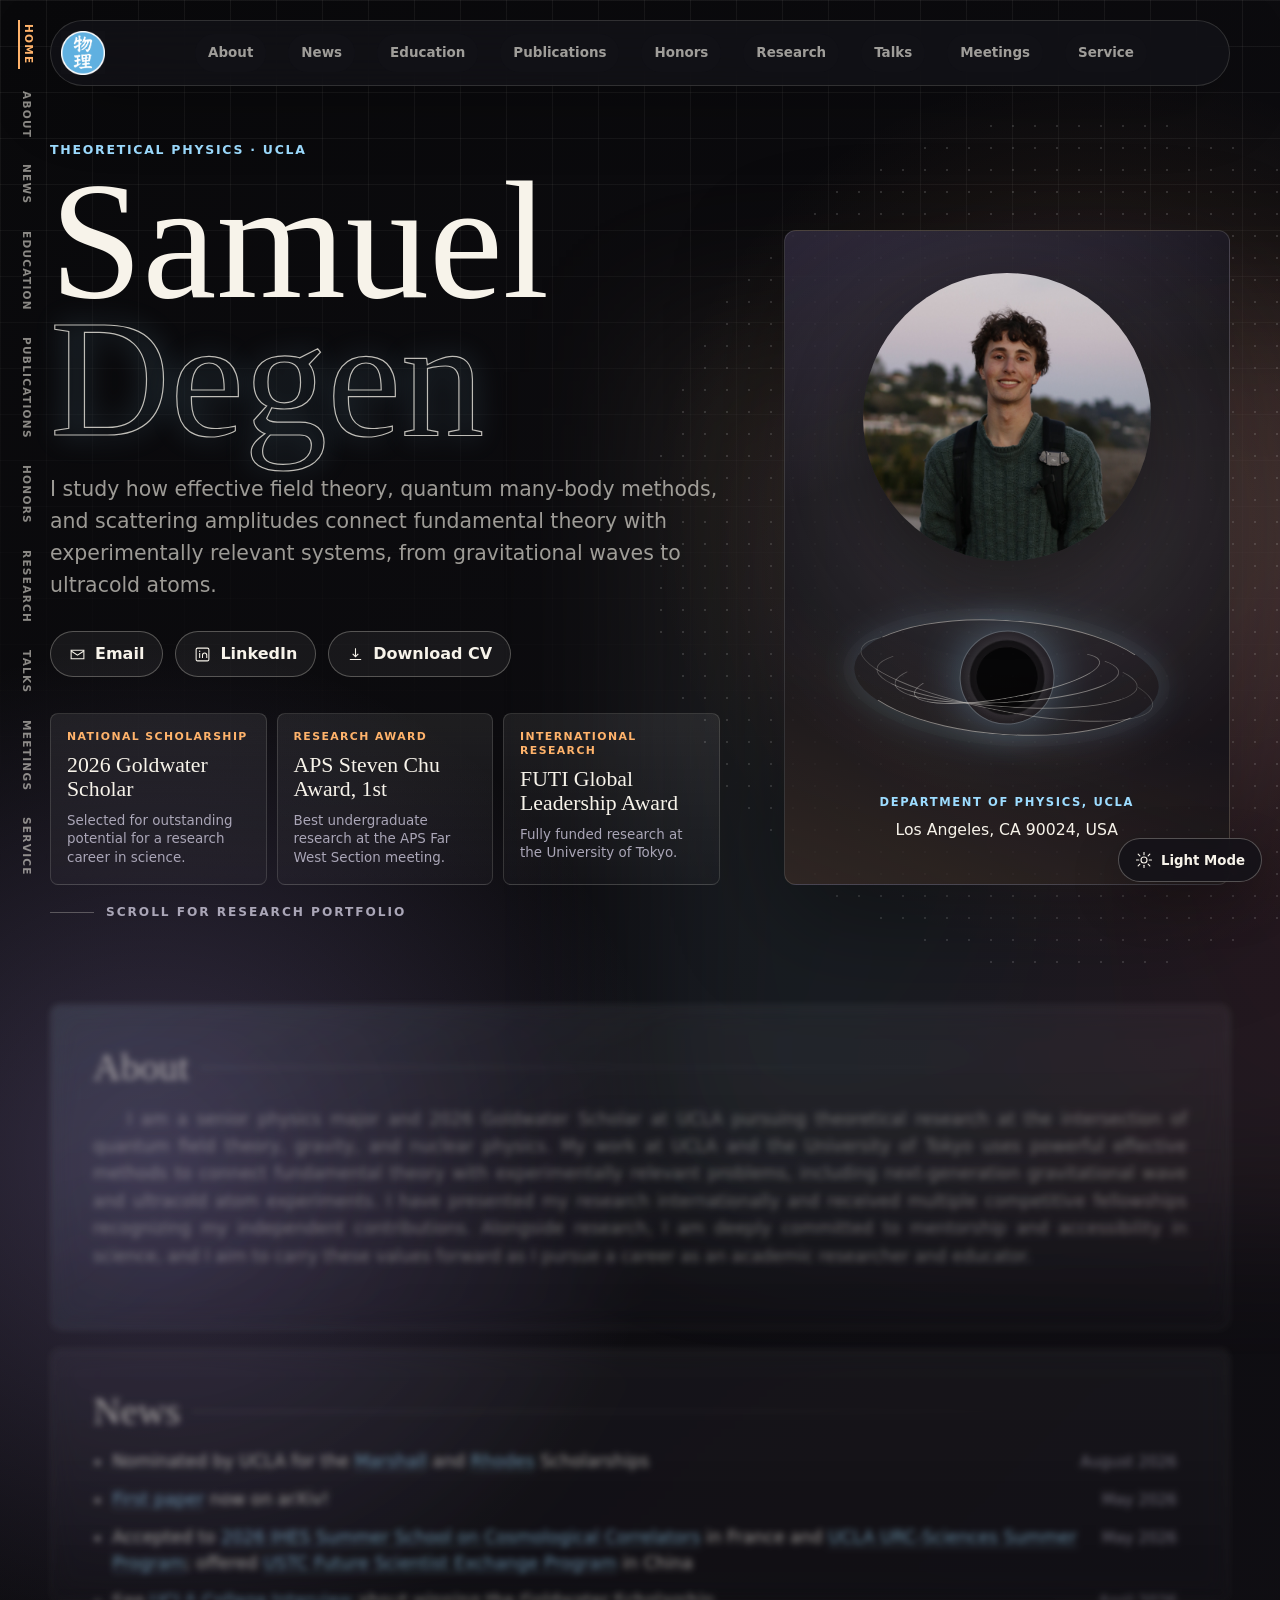
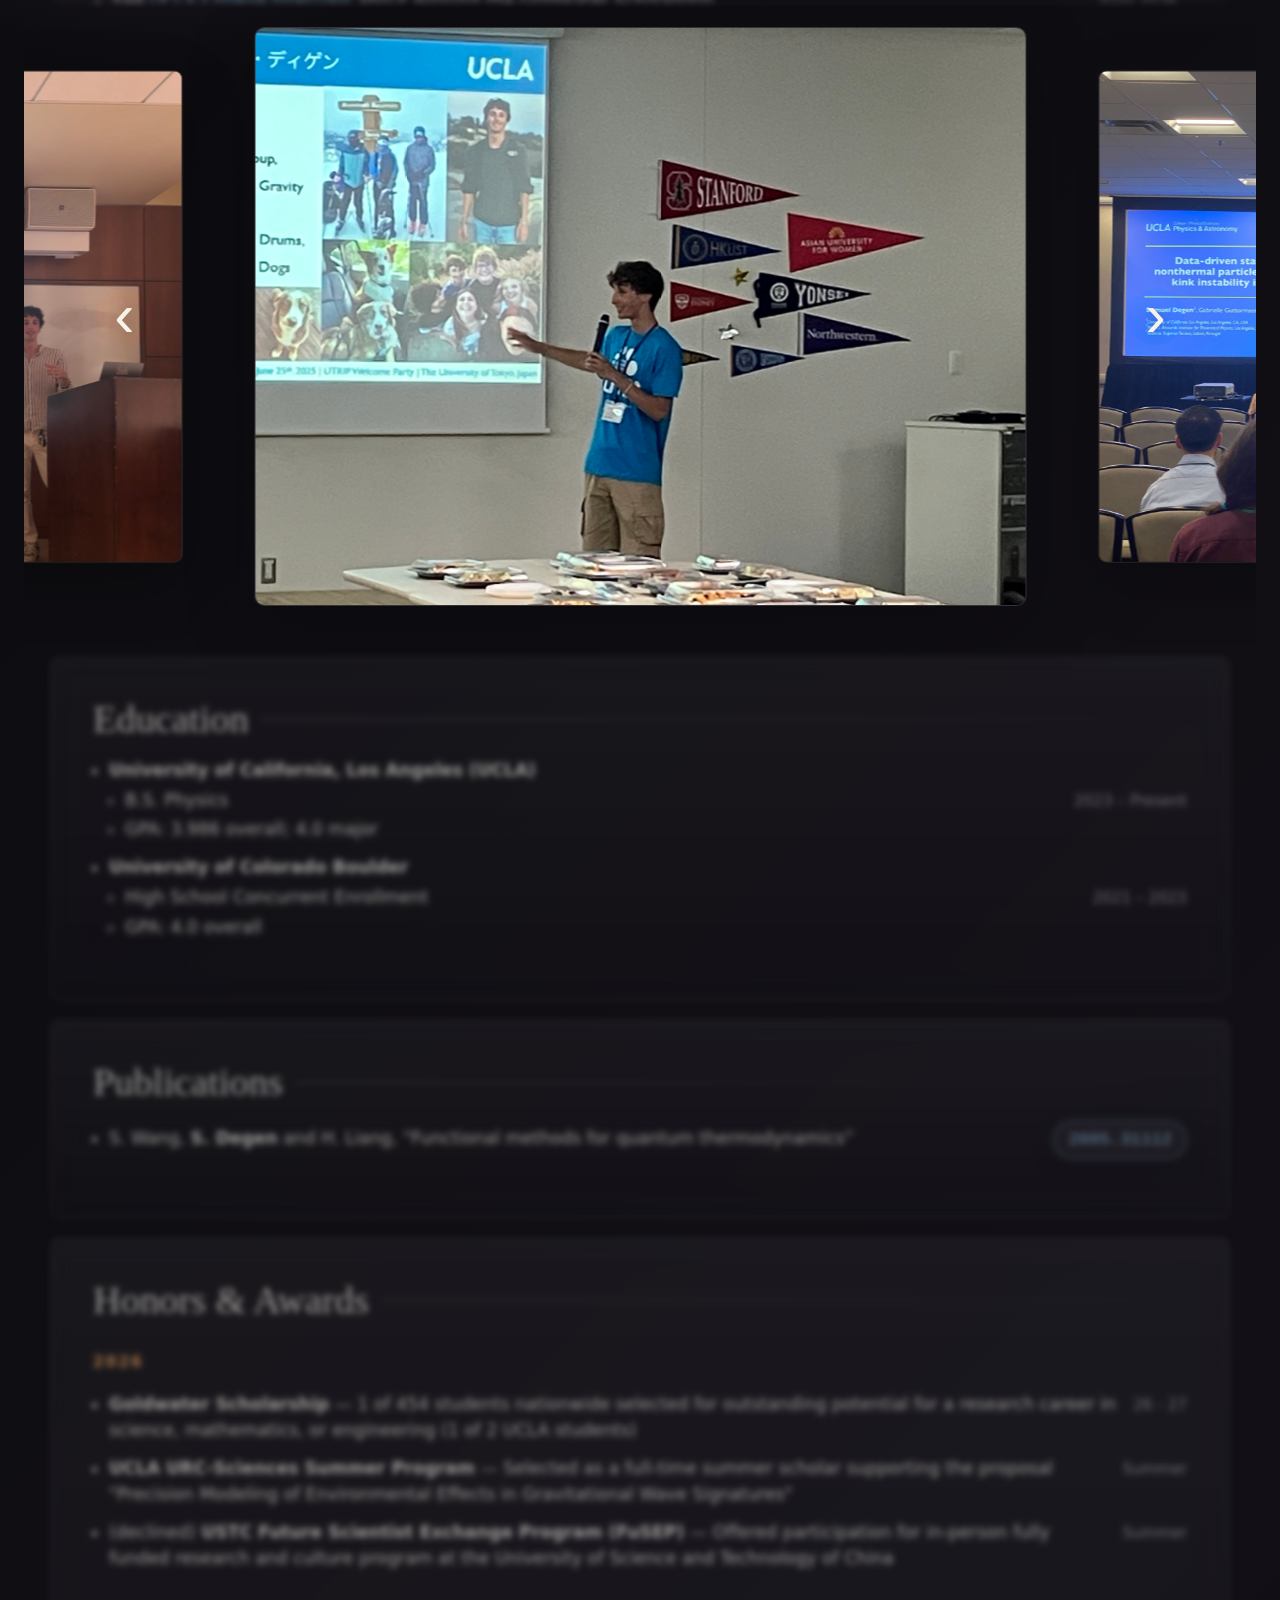
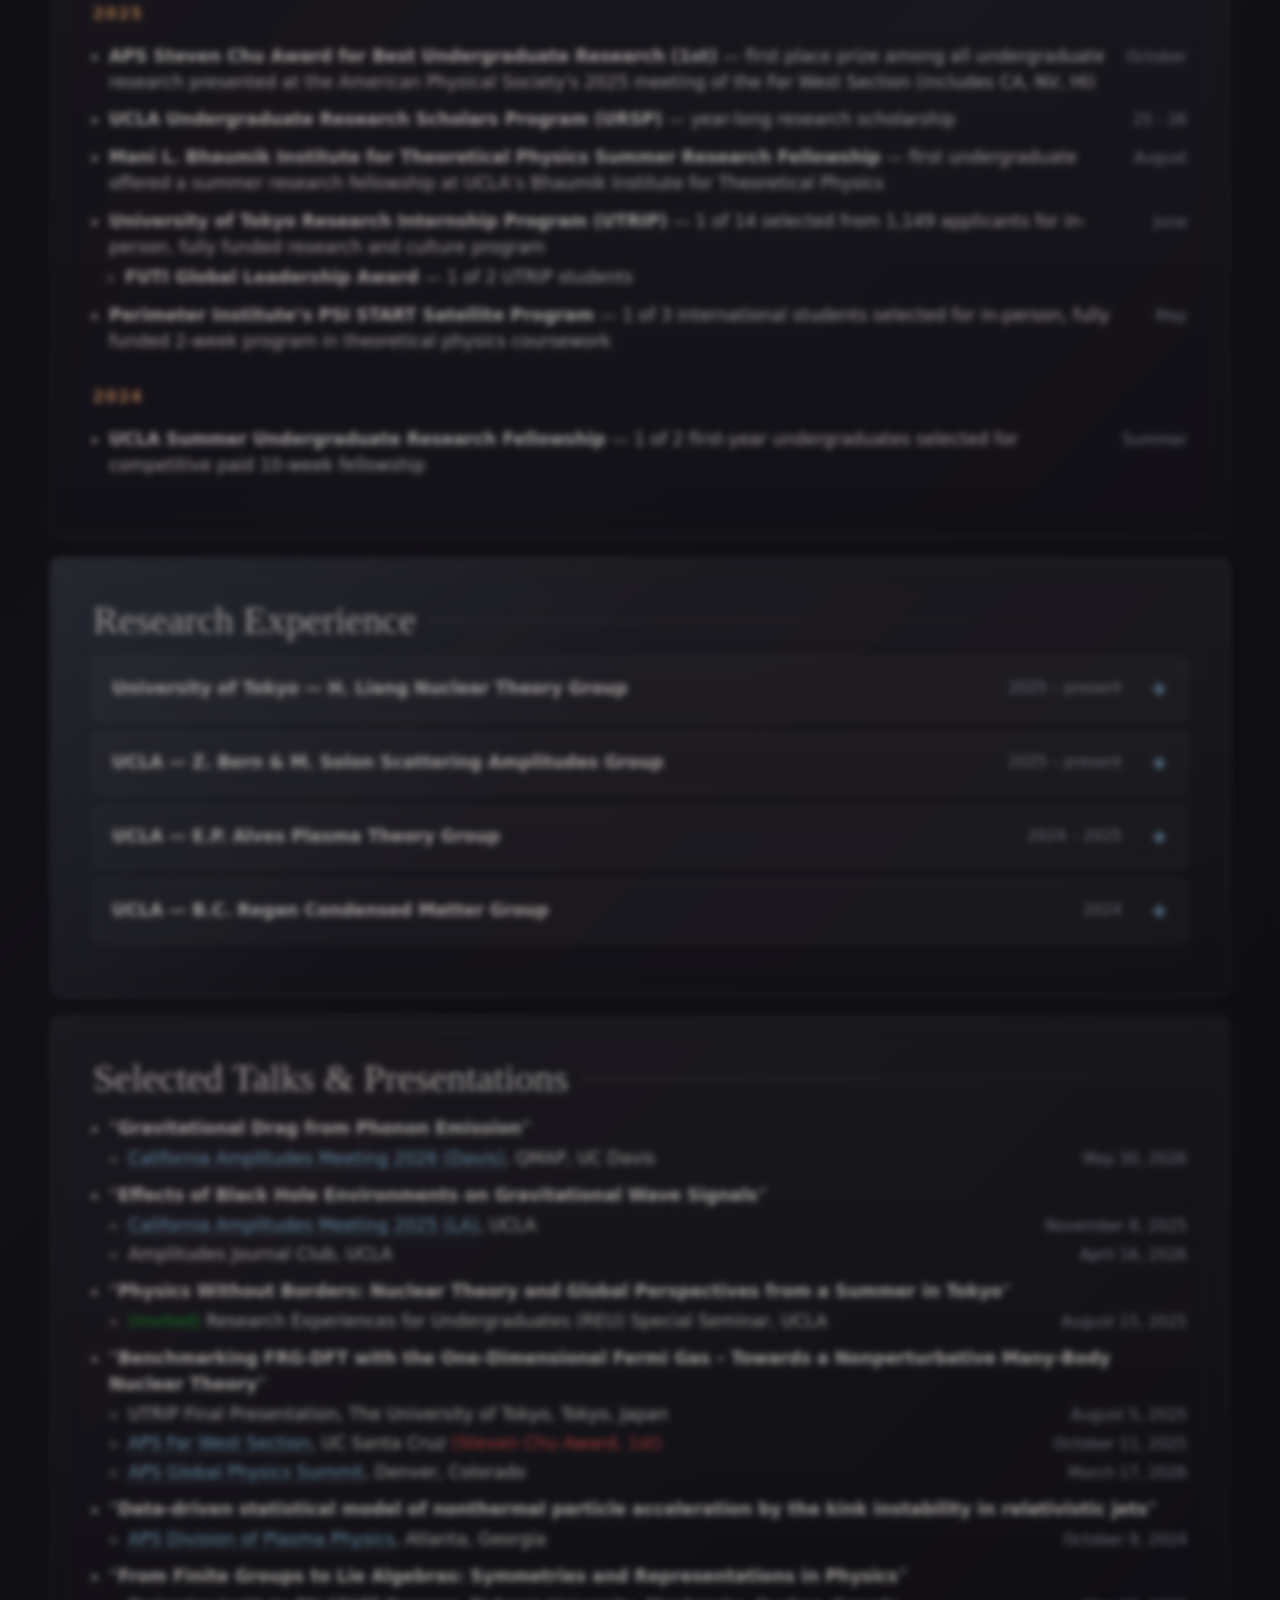
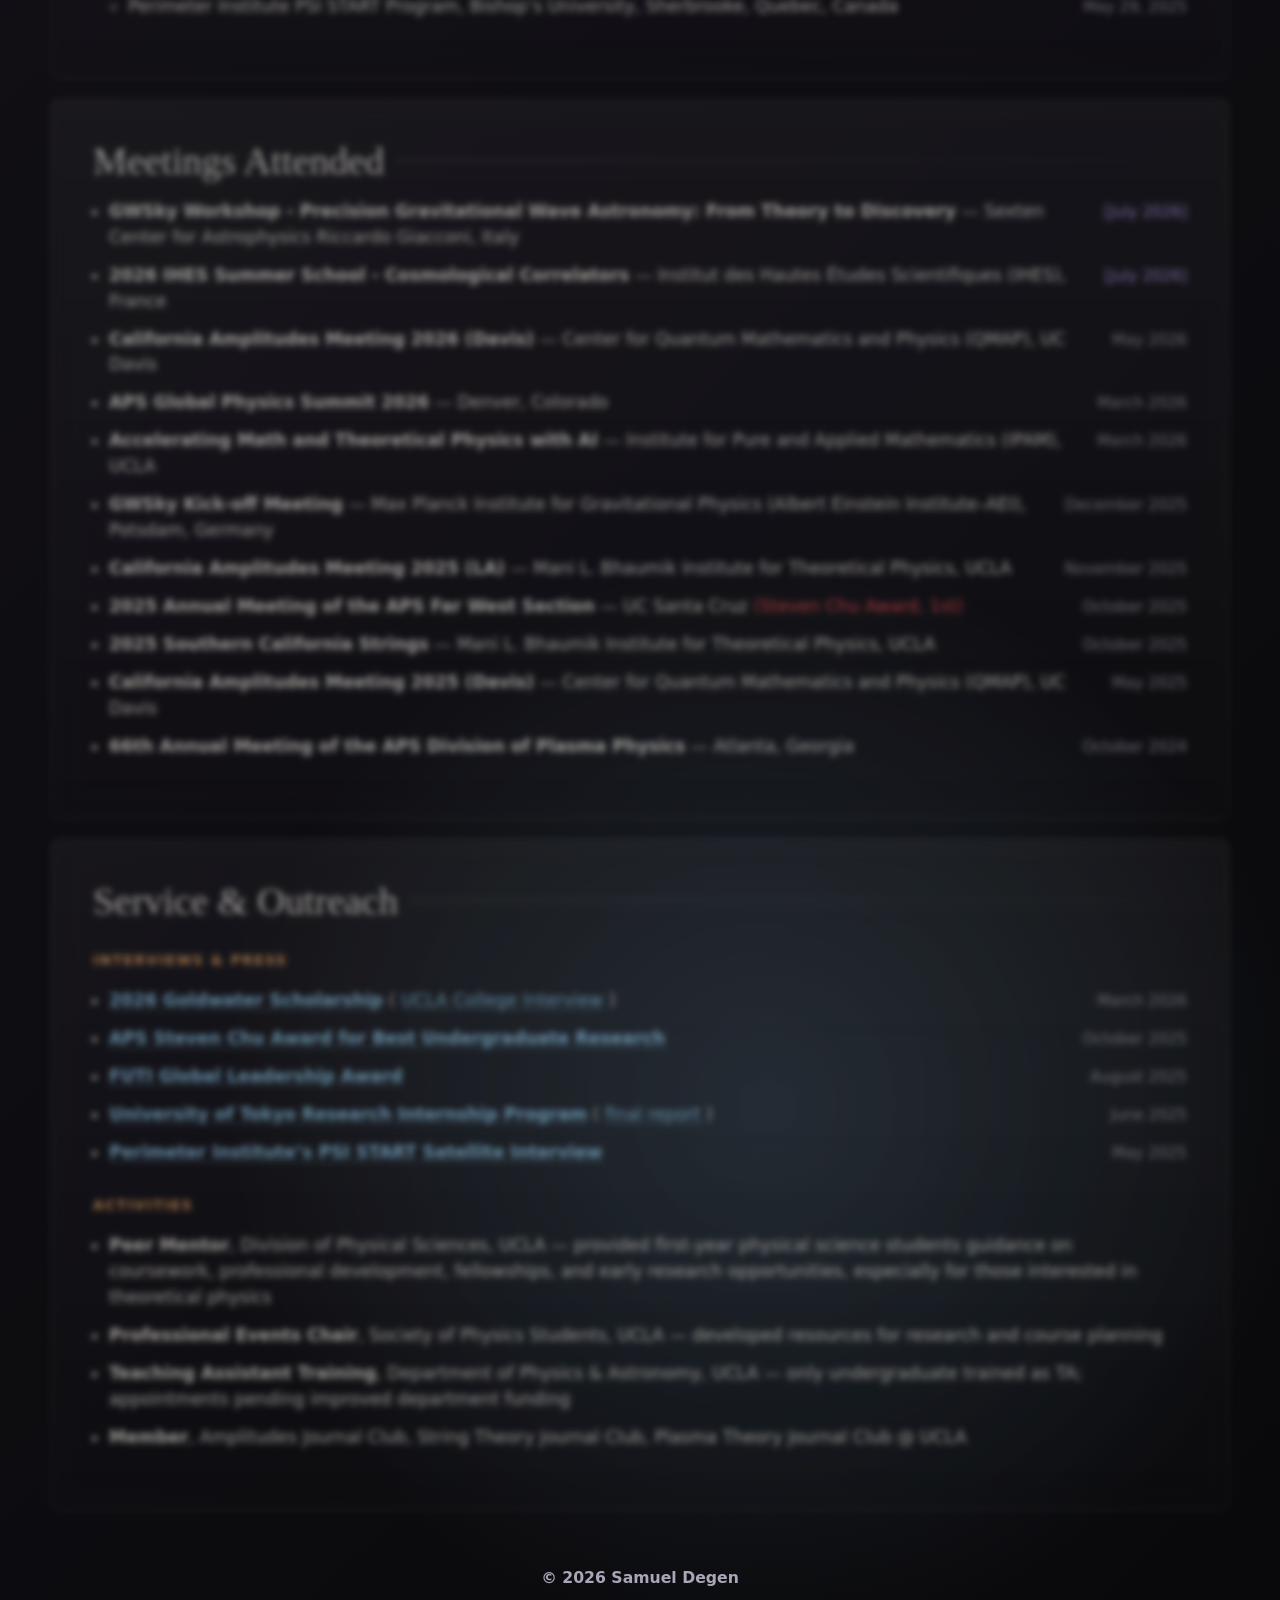
==== commit 8047fd0b: "uk nominations news" ====
--- a/index.html
+++ b/index.html
@@ -1752,6 +1752,13 @@
   <section id="news">
     <h2>News</h2>
     <ul>
+      <li>
+        <span class="li-row">
+          <span class="li-text">Nominated by UCLA for the <a href="https://marshallscholarship.org/about/">Marshall</a> and <a href="https://www.rhodeshouse.ox.ac.uk/scholarships/the-rhodes-scholarship/">Rhodes</a> Scholarships</span>
+          <span class="date">August 2026</span>
+        </span>
+      </li>
+
       <li>
         <span class="li-row">
           <span class="li-text"><a href="https://arxiv.org/abs/2605.31112">First paper</a> now on arXiv!</span>
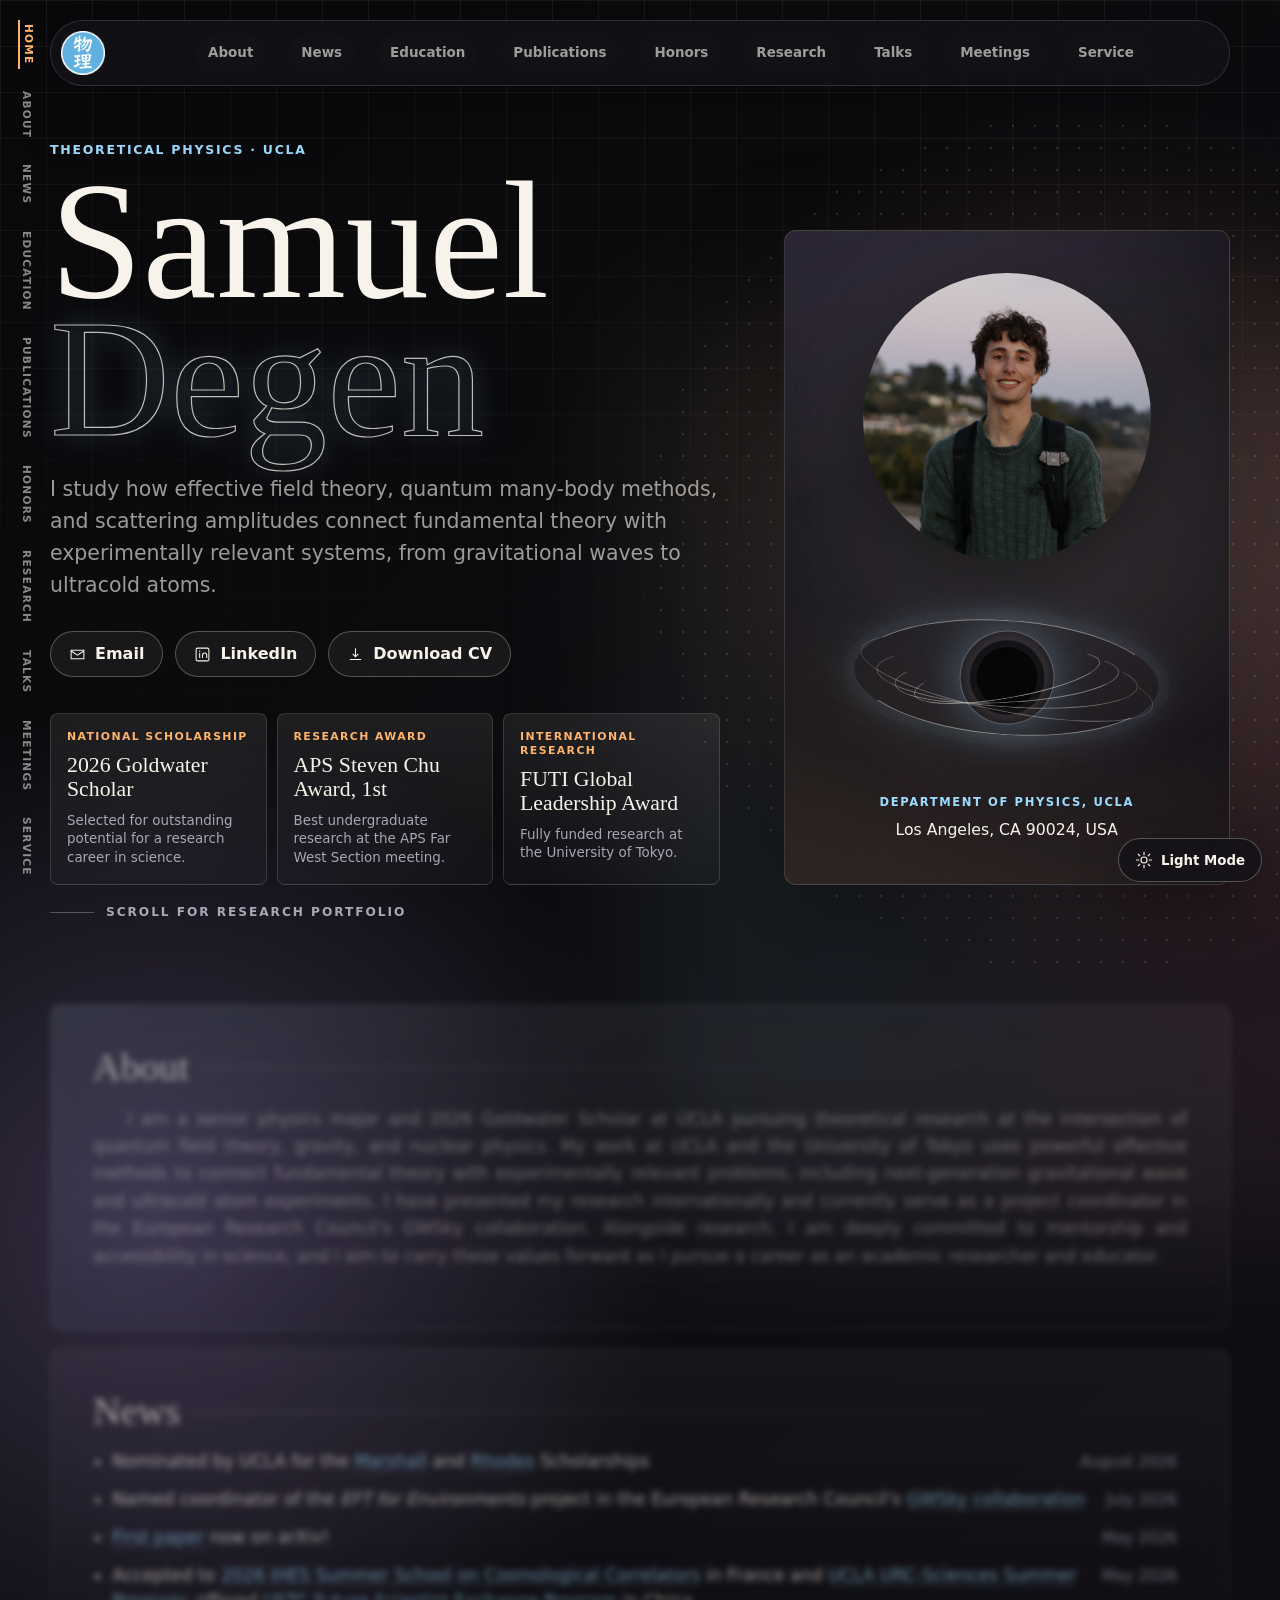
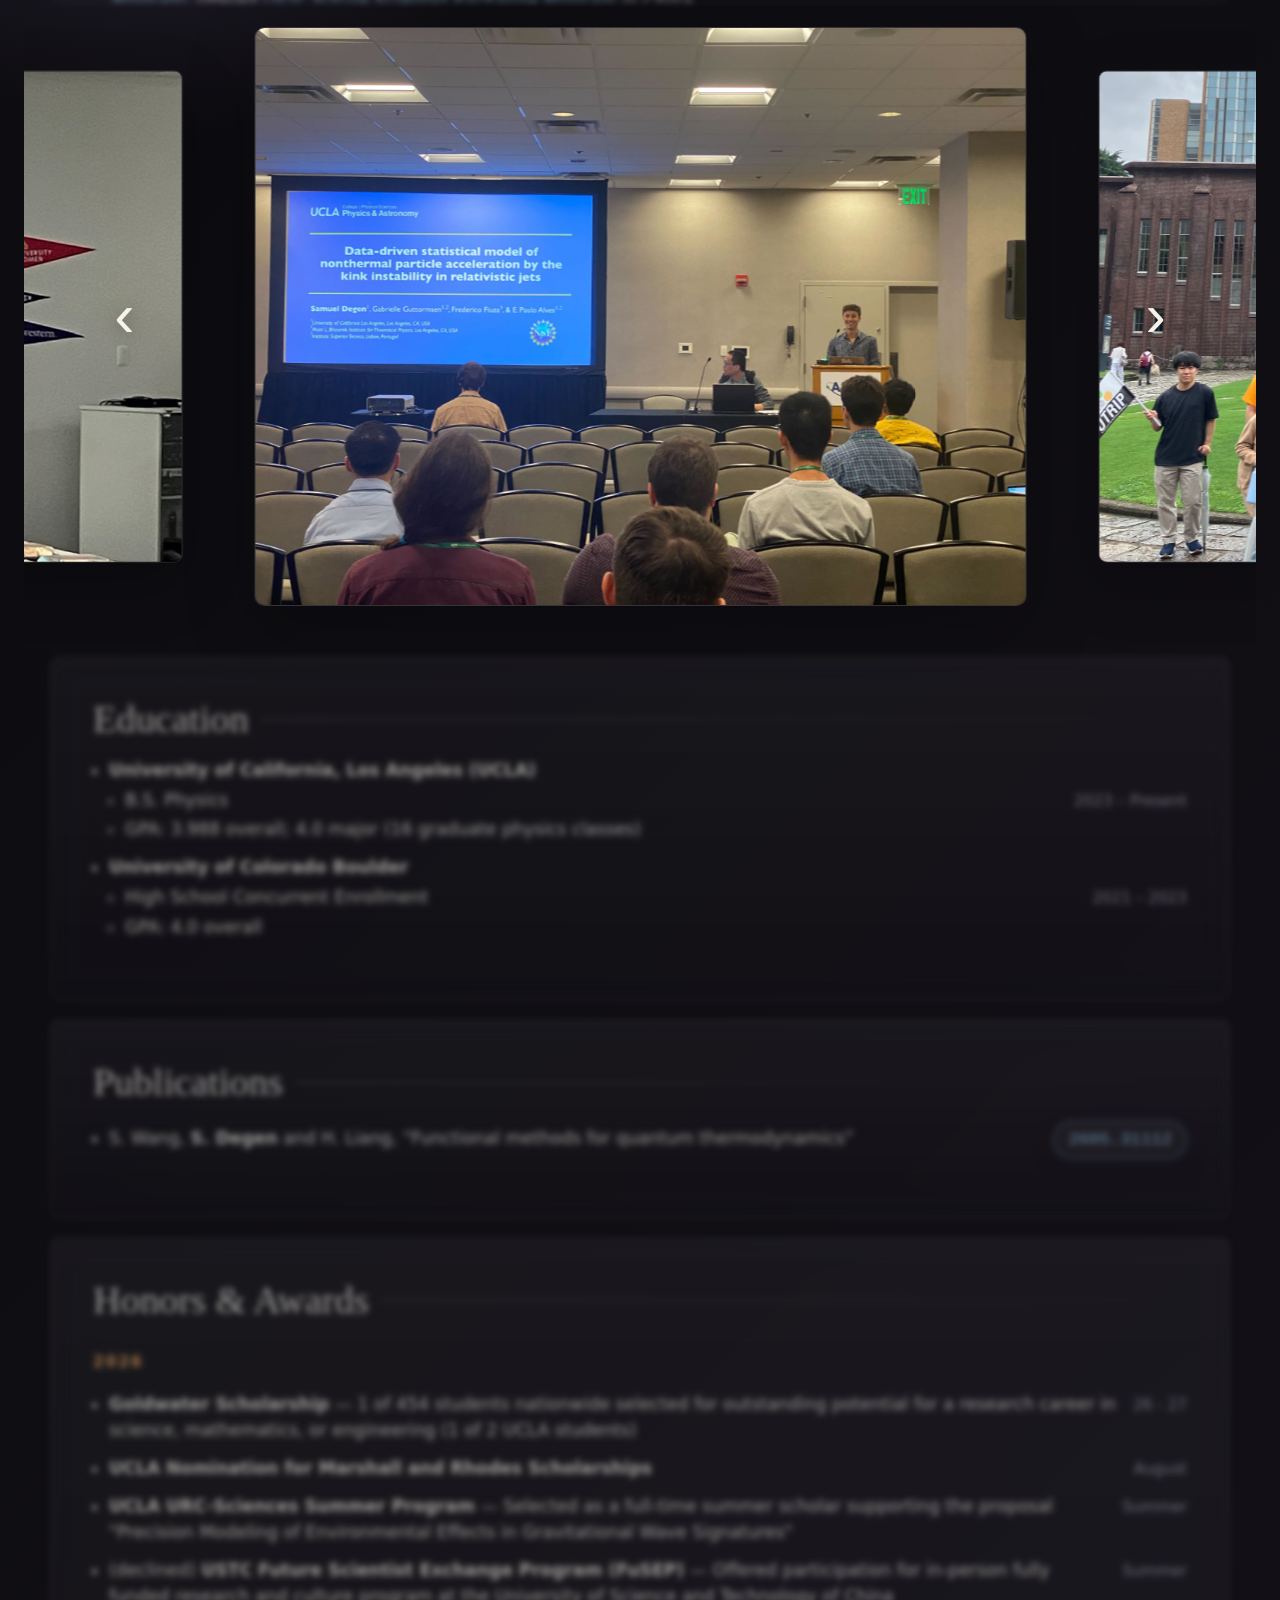
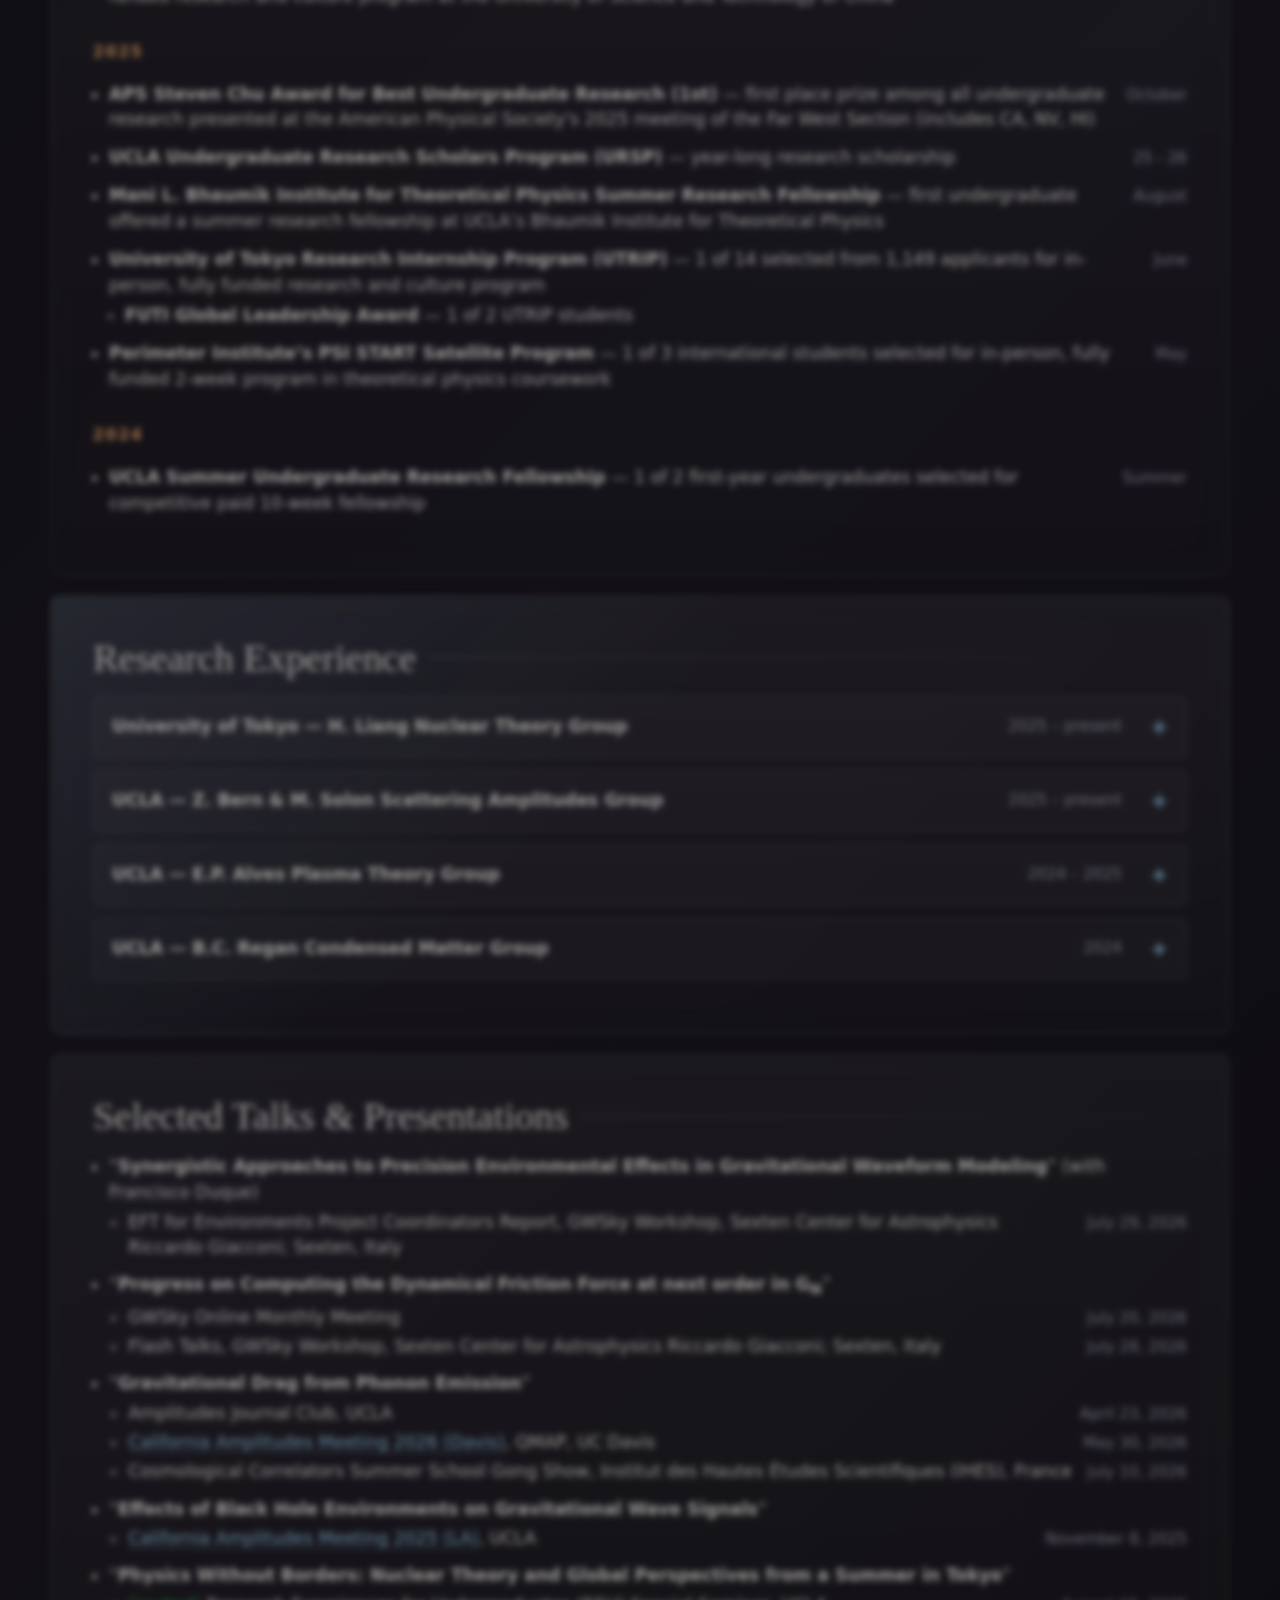
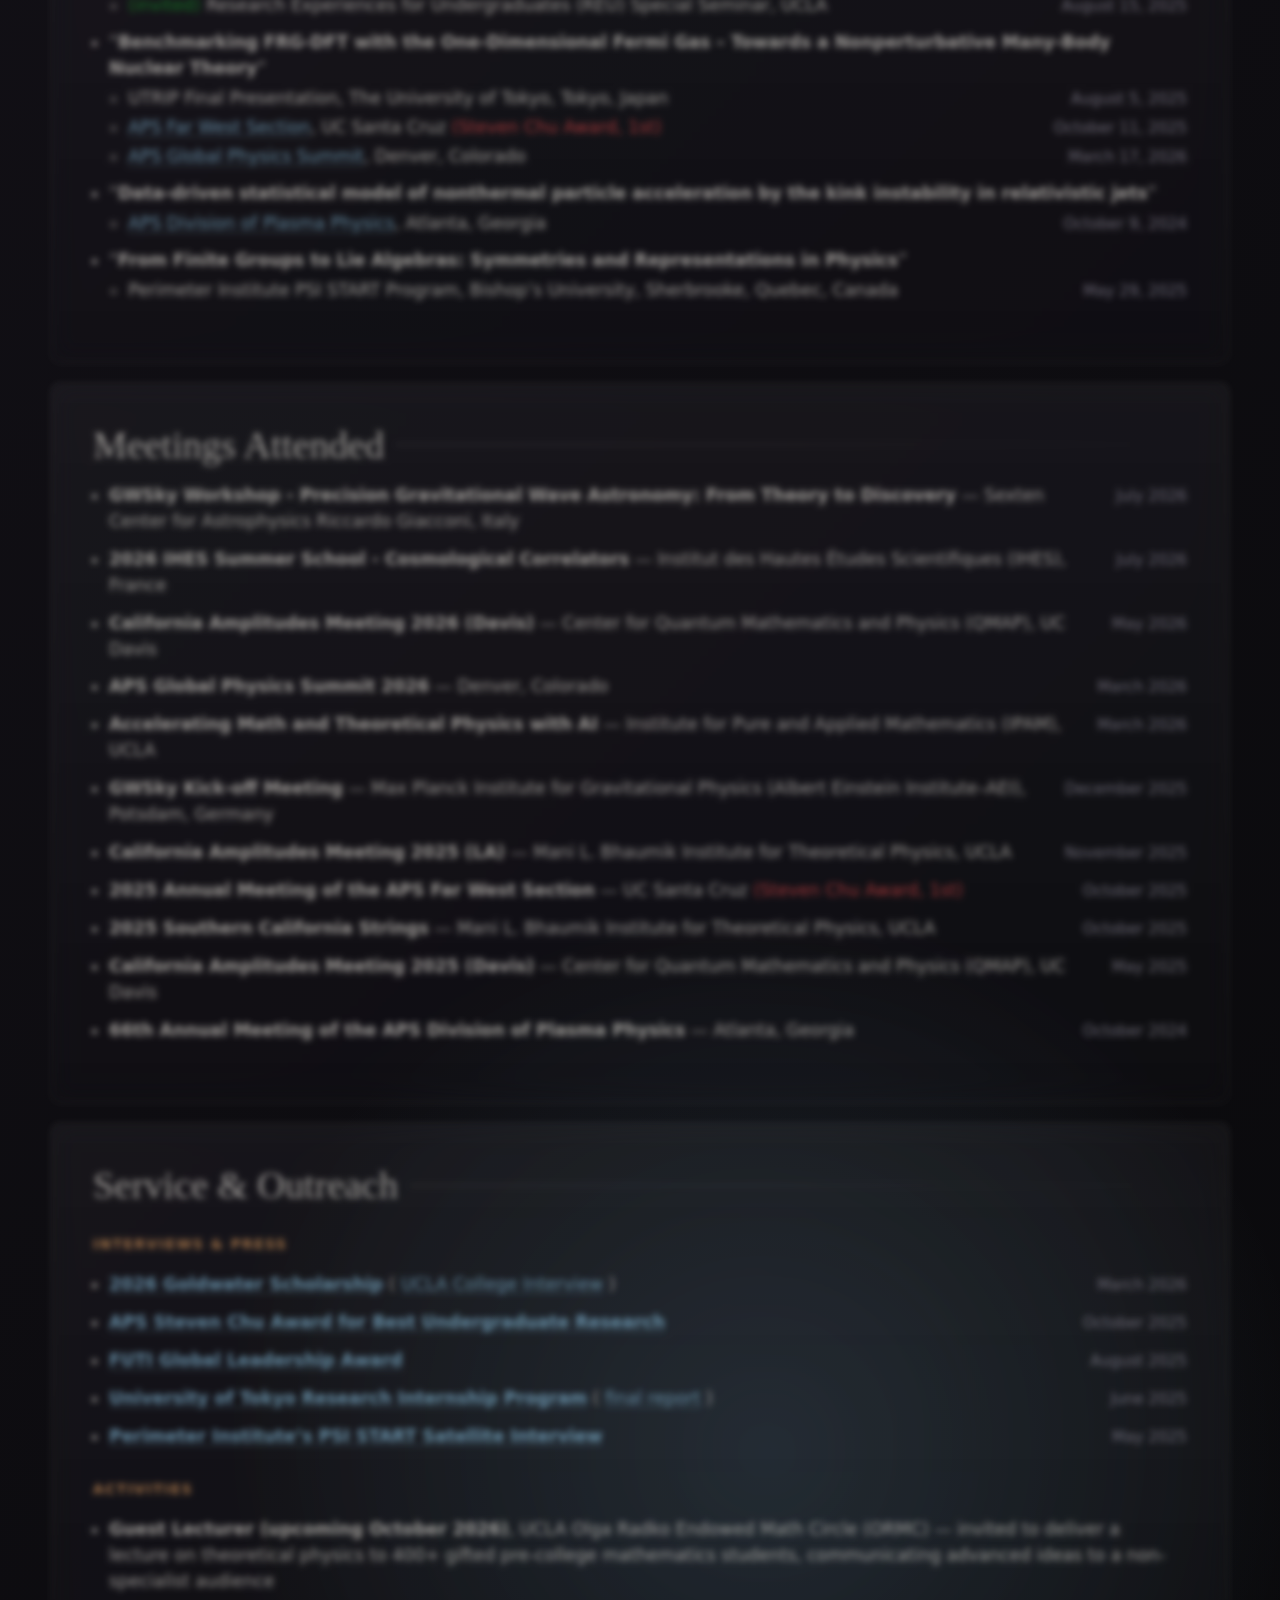
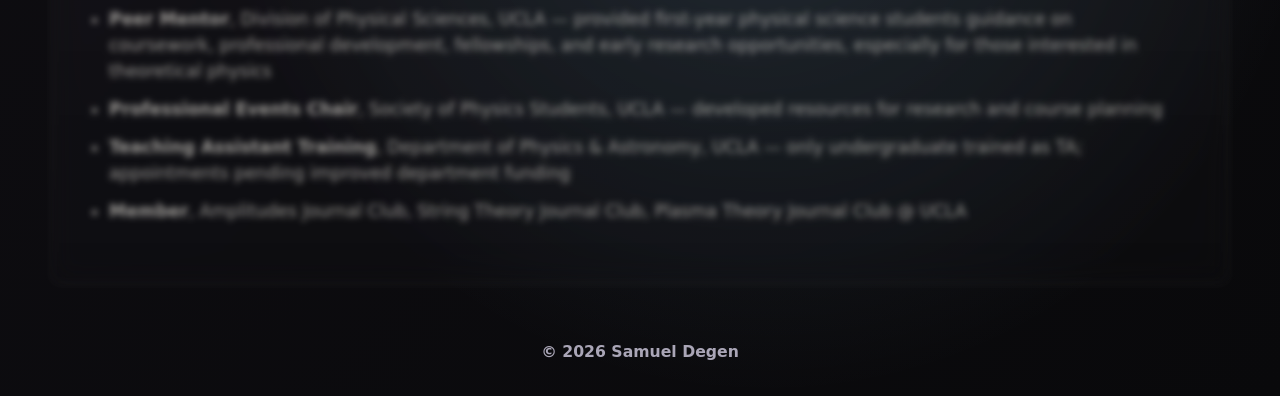
==== commit b1546dd6: "updated for september 26" ====
--- a/index.html
+++ b/index.html
@@ -1746,7 +1746,7 @@
 <main class="page">
   <section id="summary">
     <h2>About</h2>
-    <p style="text-align: justify; text-indent: 2em;">I am a senior physics major and 2026 Goldwater Scholar at UCLA pursuing theoretical research at the intersection of quantum field theory, gravity, and nuclear physics. My work at UCLA and the University of Tokyo uses powerful effective methods to connect fundamental theory with experimentally relevant problems, including next-generation gravitational wave and ultracold atom experiments. I have presented my research internationally and received multiple competitive fellowships recognizing my independent contributions. Alongside research, I am deeply committed to mentorship and accessibility in science, and I aim to carry these values forward as I pursue a career as an academic researcher and educator.</p>
+    <p style="text-align: justify; text-indent: 2em;">I am a senior physics major and 2026 Goldwater Scholar at UCLA pursuing theoretical research at the intersection of quantum field theory, gravity, and nuclear physics. My work at UCLA and the University of Tokyo uses powerful effective methods to connect fundamental theory with experimentally relevant problems, including next-generation gravitational wave and ultracold atom experiments. I have presented my research internationally and currently serve as a project coordinator in the European Research Council's GWSky collaboration. Alongside research, I am deeply committed to mentorship and accessibility in science, and I aim to carry these values forward as I pursue a career as an academic researcher and educator.</p>
   </section>
 
   <section id="news">
@@ -1756,6 +1756,13 @@
         <span class="li-row">
           <span class="li-text">Nominated by UCLA for the <a href="https://marshallscholarship.org/about/">Marshall</a> and <a href="https://www.rhodeshouse.ox.ac.uk/scholarships/the-rhodes-scholarship/">Rhodes</a> Scholarships</span>
           <span class="date">August 2026</span>
+        </span>
+      </li>
+
+      <li>
+        <span class="li-row">
+          <span class="li-text">Named coordinator of the <em>EFT for Environments</em> project in the European Research Council's <a href="https://gwsky.org/">GWSky collaboration</a></span>
+          <span class="date">July 2026</span>
         </span>
       </li>
 
@@ -1856,7 +1863,7 @@
         </li>
         <li>
           <span class="li-row">
-            <span class="li-text">GPA: 3.986 overall; 4.0 major</span>
+            <span class="li-text">GPA: 3.988 overall; 4.0 major (16 graduate physics classes)</span>
           </span>
         </li>
       </ul>
@@ -1917,6 +1924,15 @@
     <li>
       <span class="li-row">
         <span class="li-text">
+          <strong>UCLA Nomination for Marshall and Rhodes Scholarships</strong>
+        </span>
+        <span class="date">August</span>
+      </span>
+    </li>
+
+    <li>
+      <span class="li-row">
+        <span class="li-text">
           <strong>UCLA URC-Sciences Summer Program</strong> — Selected as a full-time summer scholar supporting the proposal "Precision Modeling of Environmental Effects in Gravitational Wave Signatures"
         </span>
         <span class="date">Summer</span>
@@ -2015,7 +2031,7 @@
         <li>Applying functional renormalization group-aided density functional theory (FRG-DFT) to exactly solvable quantum many-body systems, with the goal of benchmarking nonperturbative first-principles approaches to nuclear density functionals.</li>
         <li>Deriving and truncating flow-equation hierarchies for ground-state energies and correlation functions, enabling controlled comparisons between FRG-DFT, perturbation theory, and exact thermodynamics.</li>
         <li>Developing numerical implementations to solve coupled flow equations and test the accuracy of approximate truncations across interaction strengths and densities.</li>
-        <li>Co-authoring a manuscript on benchmarking FRG-DFT against exact thermodynamics for the single-site Bose-Hubbard model, with broader applications to strongly correlated fermions and nuclear many-body theory.</li>
+        <li>Co-authoring papers on benchmarking FRG-DFT against exact thermodynamics for the single-site Bose-Hubbard and Lipkin–Meshkov–Glick models, with broader applications to strongly correlated fermions and nuclear many-body theory.</li>
         <li>Presented related work at the University of Tokyo, APS Far West Section Meeting, and APS Global Physics Summit 2026; awarded 1st prize of the APS Steven Chu Award for Best Undergraduate Research for this project.</li>
       </ul>
       <p><em>Supported by UTRIP 2025 and FUTI Global Leadership Award. Associated publication: <a href="https://arxiv.org/abs/2605.31112">2605.31112</a></em></p>
@@ -2025,12 +2041,12 @@
       <ul class="research-bullets">
         <li>Developing a field-theoretic framework for environmental effects in gravitational-wave systems, with the goal of computing how surrounding media such as gas or dark matter modify compact-object dynamics.</li>
         <li>Formulating gravitational dynamical friction in hydrodynamic effective field theory as radiation into on-shell phonon modes, connecting classical drag forces to scattering-amplitude methods.</li>
-        <li>Computing higher-order corrections to the leading dynamical-friction force using perturbative QFT techniques, with attention to graviton-phonon interactions, gauge invariance, and Ward identities in a medium that breaks Lorentz symmetry.</li>
+        <li>Computing precision corrections to binary dynamics in non-vacuum spacetimes using perturbative QFT techniques, with attention to graviton-phonon interactions, gauge invariance, and Ward identities in a medium that breaks Lorentz symmetry.</li>
         <li>Drawing conceptual and technical connections between gravitational environmental effects and jet-quenching physics in QCD, where real-time propagation through a medium produces analogous dissipative phenomena.</li>
-        <li>Youngest member and only undergraduate in the European Research Council's GWSky collaboration, contributing to a new international effort on precision theory for next-generation gravitational-wave astronomy.</li>
-        <li>Presenting this work at the GWSky Workshop, California Amplitudes Meeting, and UCLA Amplitudes Journal Club.</li>
+        <li>Youngest member and only undergraduate in the European Research Council's GWSky collaboration, contributing to a new international effort on precision theory for next-generation gravitational-wave astronomy; serving as a coordinator for the <em>EFT for Environments</em> project.</li>
+        <li>Presenting this work at the GWSky Sexten Meeting, IHES Summer School, California Amplitudes Meeting, and UCLA Amplitudes Journal Club.</li>
       </ul>
-      <p><em>Supported by Mani L. Bhaumik Institute for Theoretical Physics Summer 2025 Research Fellowship and 2025 - 2026 UCLA URSP.</em></p>
+      <p><em>Supported by Mani L. Bhaumik Institute for Theoretical Physics Summer 2025 Research Fellowship, 2025 - 2026 UCLA URSP, and 2026 UCLA URCSSP.</em></p>
     </details>
     <details>
       <summary><strong>UCLA — E.P. Alves Plasma Theory Group</strong> <span class="date">2024 – <br>2025</span></summary>
@@ -2054,14 +2070,54 @@
   <section id="talks">
   <h2>Selected Talks &amp; Presentations</h2>
   <ul>
+    <li>“<strong>Synergistic Approaches to Precision Environmental Effects in Gravitational Waveform Modeling</strong>” (with Francisco Duque)
+      <ul class="talks-sublist">
+        <li>
+          <div class="row">
+            <span class="item-text">EFT for Environments Project Coordinators Report, GWSky Workshop, Sexten Center for Astrophysics Riccardo Giacconi; Sexten, Italy</span>
+            <span class="date">July 29, 2026</span>
+          </div>
+        </li>
+      </ul>
+    </li>
+
+    <li>“<strong>Progress on Computing the Dynamical Friction Force at next order in G<sub>N</sub></strong>”
+      <ul class="talks-sublist">
+        <li>
+          <div class="row">
+            <span class="item-text">GWSky Online Monthly Meeting</span>
+            <span class="date">July 20, 2026</span>
+          </div>
+        </li>
+        <li>
+          <div class="row">
+            <span class="item-text">Flash Talks, GWSky Workshop, Sexten Center for Astrophysics Riccardo Giacconi; Sexten, Italy</span>
+            <span class="date">July 28, 2026</span>
+          </div>
+        </li>
+      </ul>
+    </li>
+
     <li>“<strong>Gravitational Drag from Phonon Emission</strong>”
       <ul class="talks-sublist">
+        <li>
+          <div class="row">
+            <span class="item-text">Amplitudes Journal Club, UCLA</span>
+            <span class="date">April 23, 2026</span>
+          </div>
+        </li>
         <li>
           <div class="row">
             <span class="item-text"><a href="https://qmap.ucdavis.edu/california-amplitudes-meeting-2026#:~:text=Samuel%20Degen%3A%20Gravitational%20Drag%20from%20Phonon%20Emission">California Amplitudes Meeting 2026 (Davis)</a>, QMAP, UC Davis</span>
             <span class="date">May 30, 2026</span>
           </div>
         </li>
+        <li>
+          <div class="row">
+            <span class="item-text">Cosmological Correlators Summer School Gong Show, Institut des Hautes Études Scientifiques (IHES), France</span>
+            <span class="date">July 10, 2026</span>
+          </div>
+        </li>
       </ul>
     </li>
 
@@ -2071,12 +2127,6 @@
           <div class="row">
             <span class="item-text"><a href="https://tinyurl.com/3vymyh3n">California Amplitudes Meeting 2025 (LA)</a>, UCLA</span>
             <span class="date">November 8, 2025</span>
-          </div>
-        </li>
-        <li>
-          <div class="row">
-            <span class="item-text">Amplitudes Journal Club, UCLA</span>
-            <span class="date">April 16, 2026</span>
           </div>
         </li>
       </ul>
@@ -2151,14 +2201,14 @@
     <li>
       <span class="li-row">
         <span class="li-text"><strong>GWSky Workshop - Precision Gravitational Wave Astronomy: From Theory to Discovery</strong> — Sexten Center for Astrophysics Riccardo Giacconi, Italy</span>
-        <span class="planned">July 2026</span>
+        <span class="date">July 2026</span>
       </span>
     </li>
 
     <li>
       <span class="li-row">
         <span class="li-text"><strong>2026 IHES Summer School - Cosmological Correlators</strong> — Institut des Hautes Études Scientifiques (IHES), France</span>
-        <span class="planned">July 2026</span>
+        <span class="date">July 2026</span>
       </span>
     </li>
 
@@ -2278,6 +2328,14 @@
 
   <h3>Activities</h3>
   <ul>
+    <li>
+      <span class="li-row">
+        <span class="li-text">
+          <strong>Guest Lecturer (upcoming October 2026)</strong>, UCLA Olga Radko Endowed Math Circle (ORMC) — invited to deliver a lecture on theoretical physics to 400+ gifted pre-college mathematics students, communicating advanced ideas to a non-specialist audience
+        </span>
+      </span>
+    </li>
+
     <li>
       <span class="li-row">
         <span class="li-text">
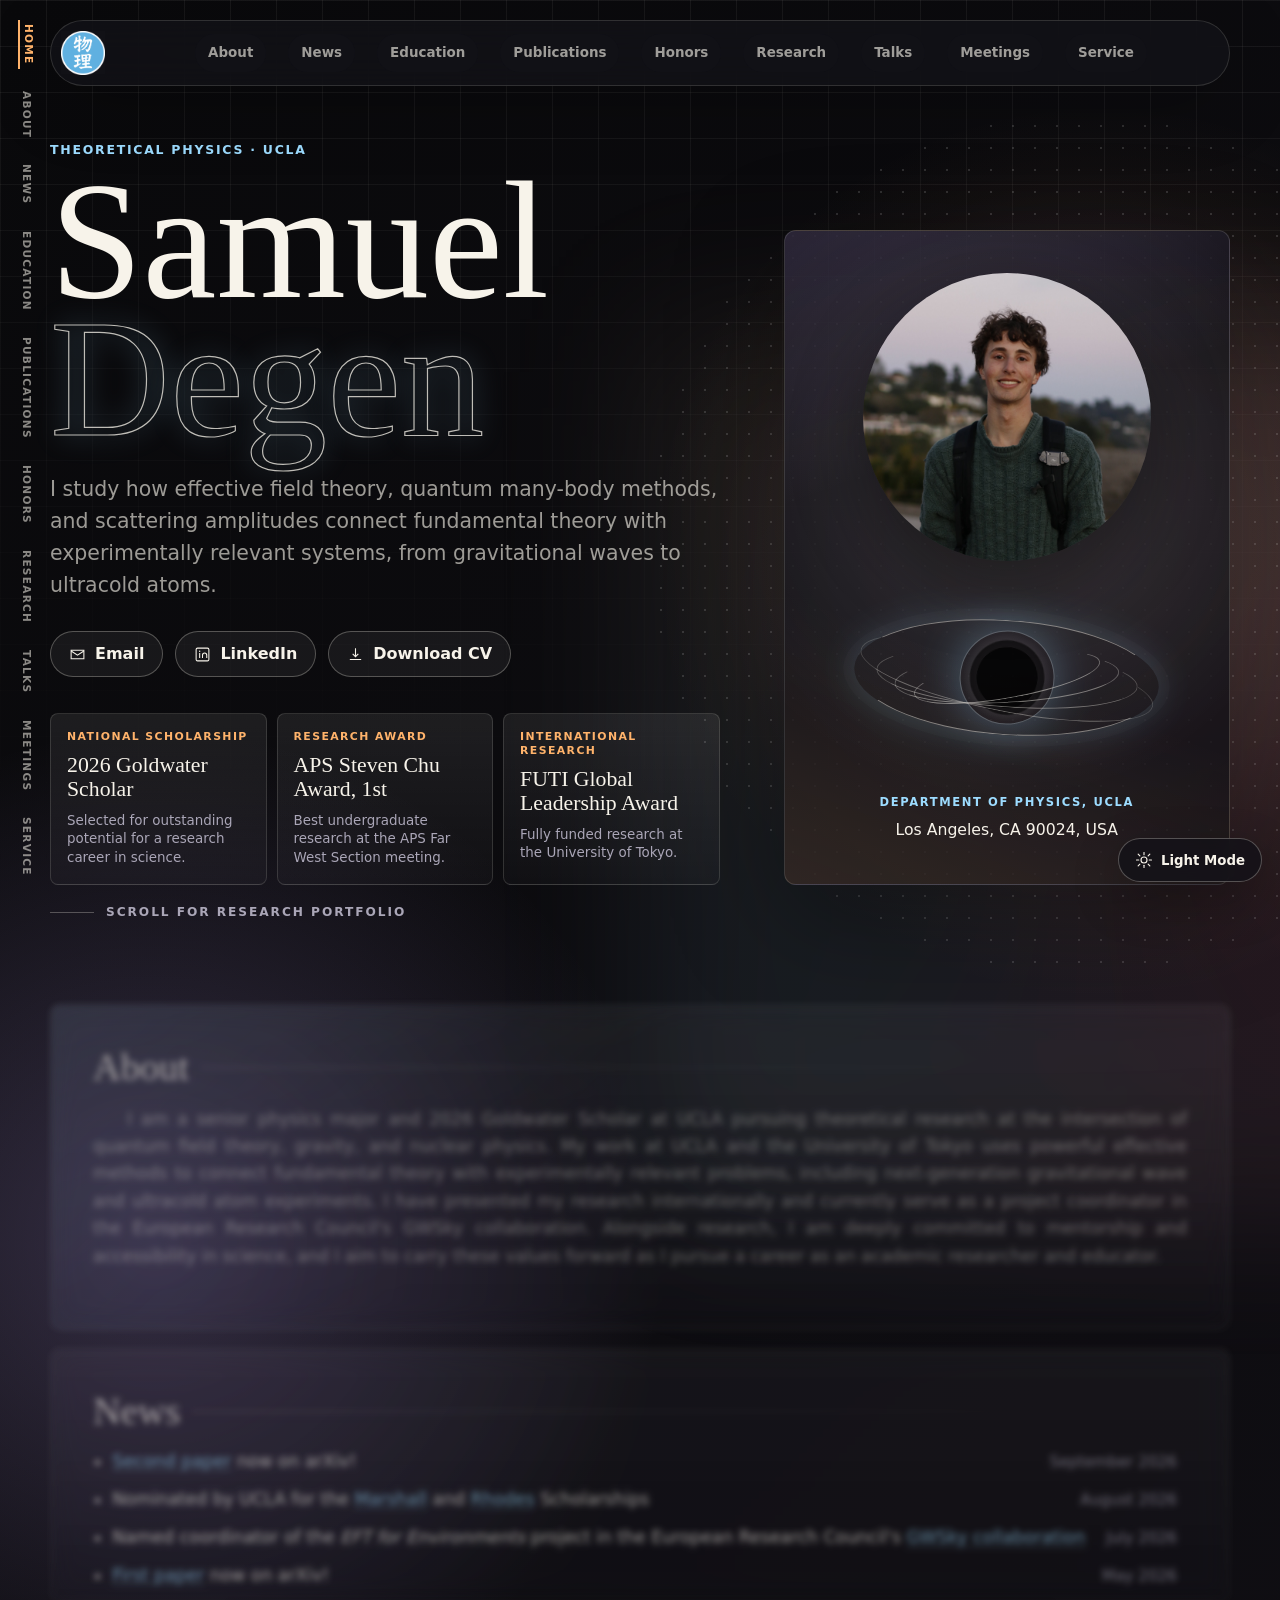
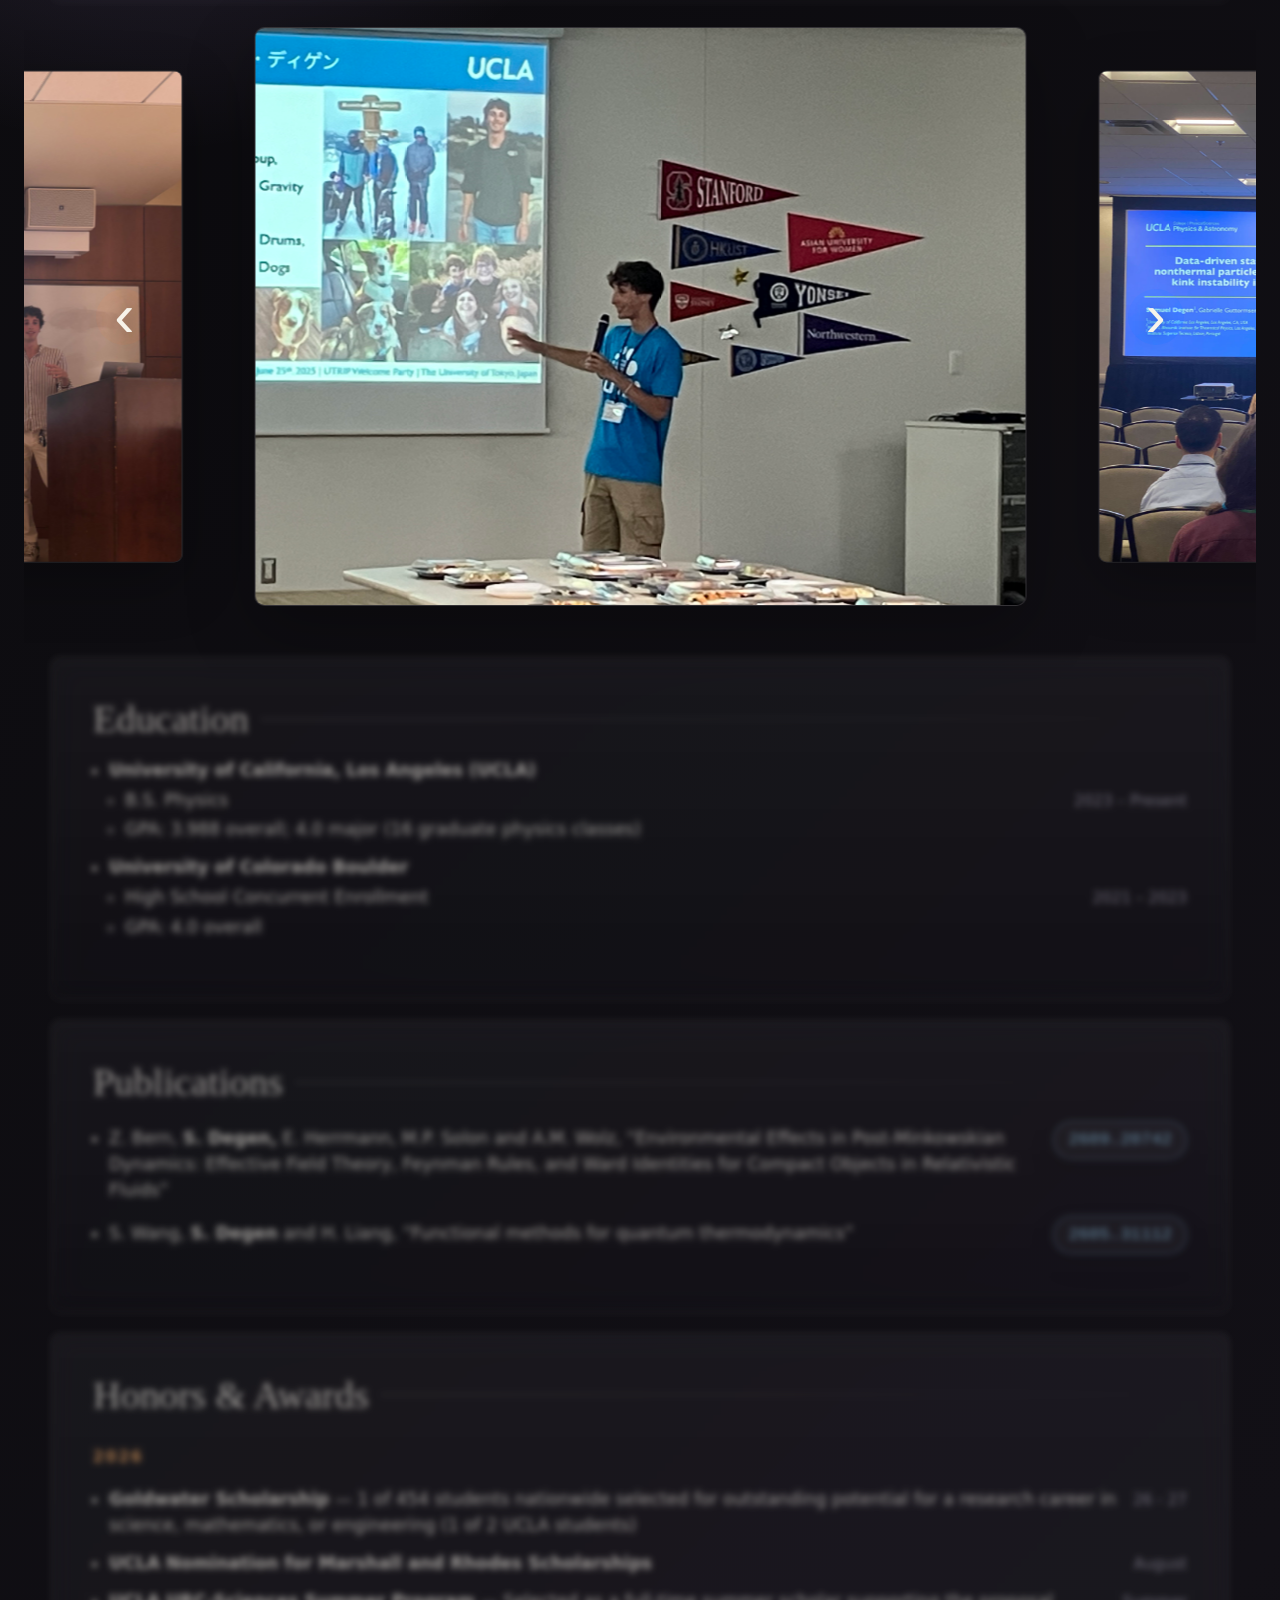
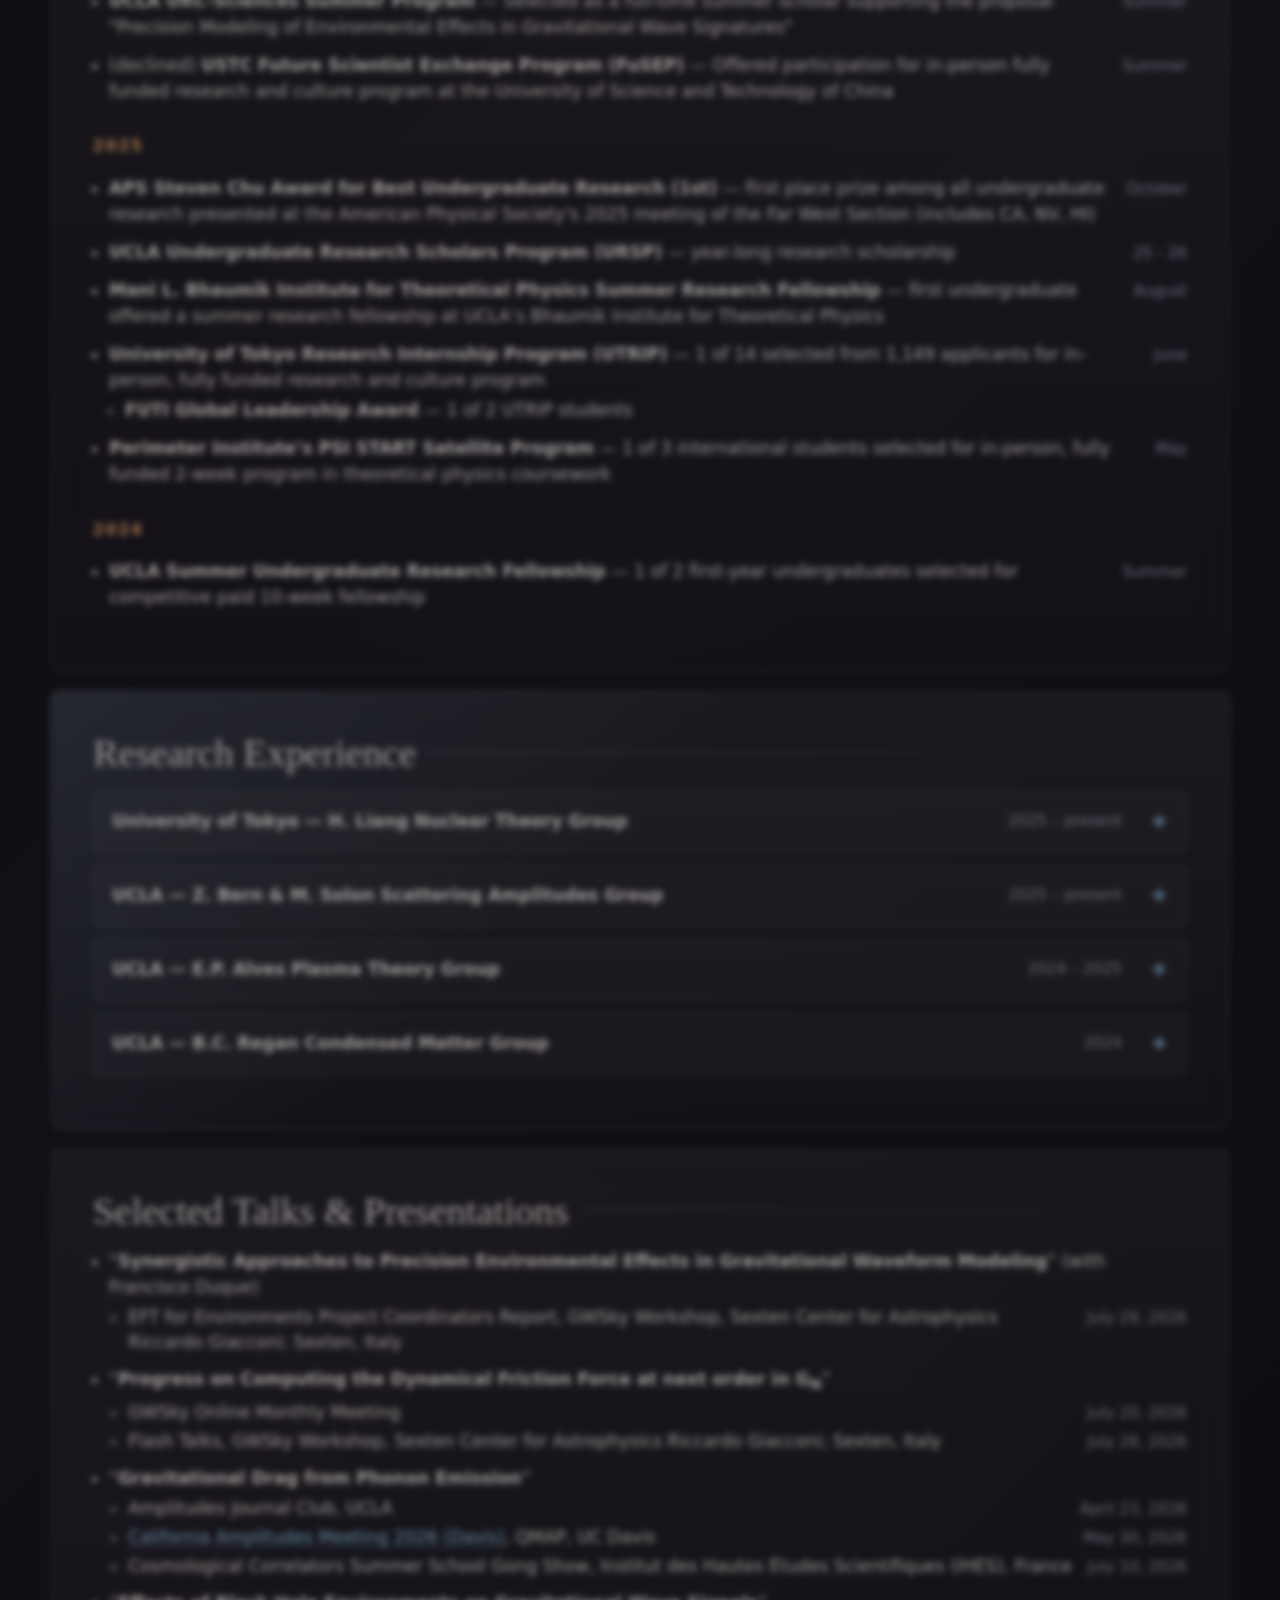
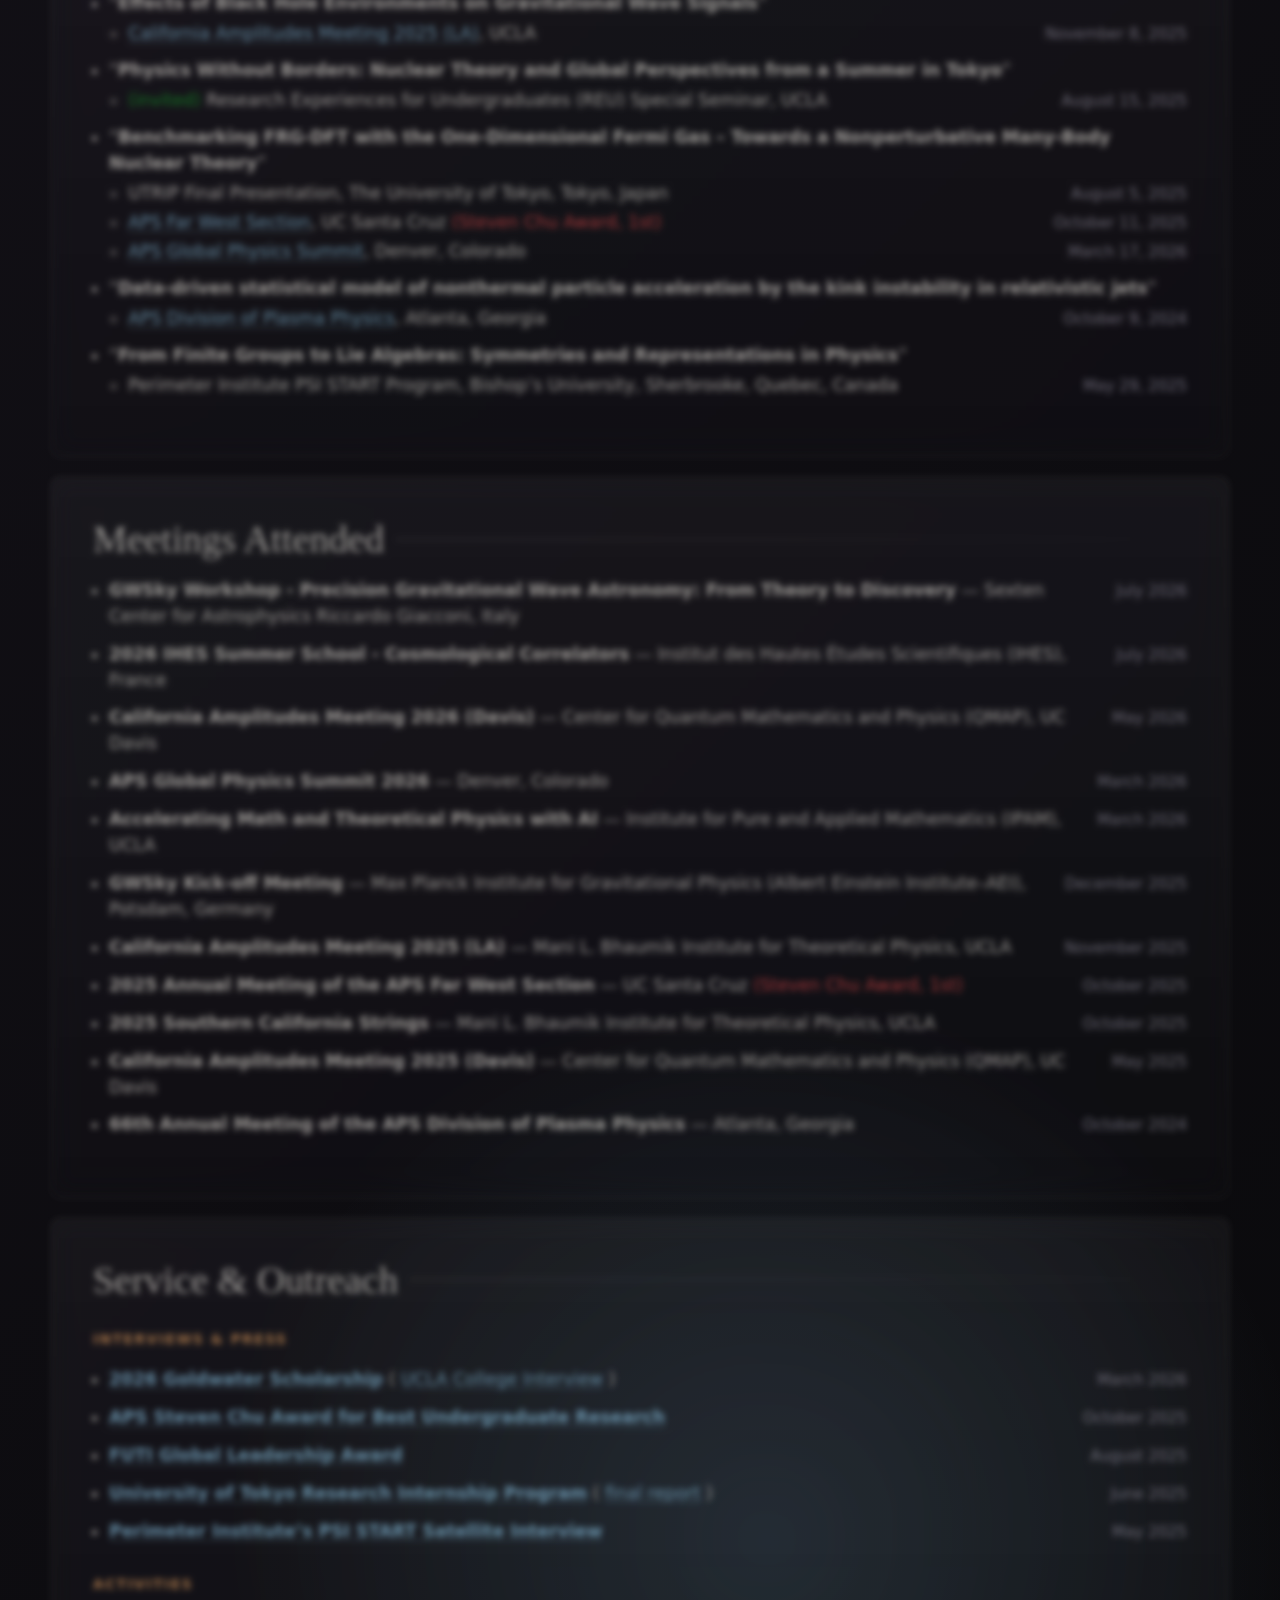
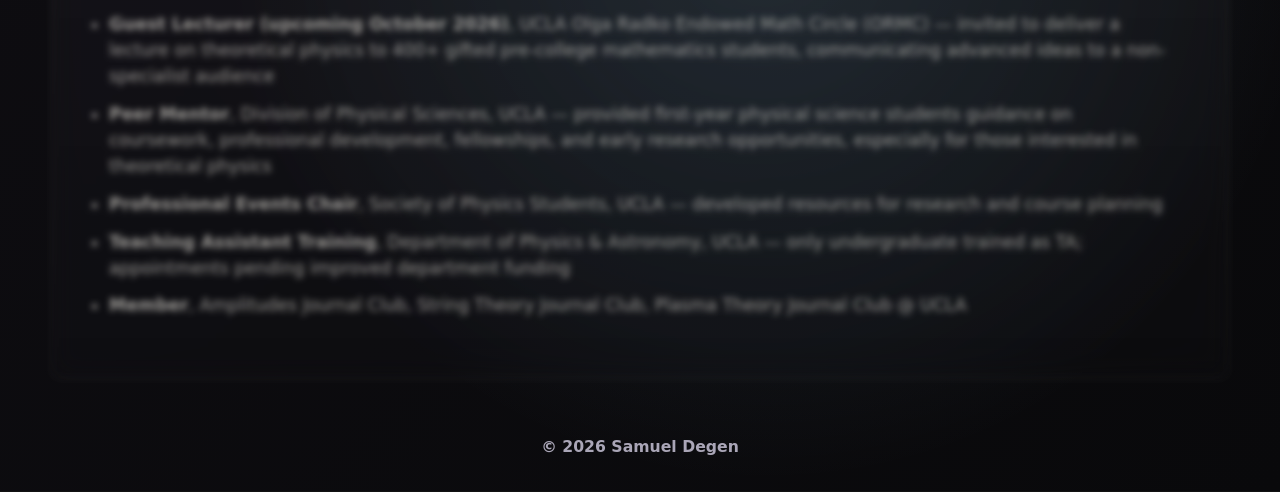
==== commit e0a8af91: "added environments setup manuscript" ====
--- a/index.html
+++ b/index.html
@@ -1754,6 +1754,13 @@
     <ul>
       <li>
         <span class="li-row">
+          <span class="li-text"><a href="https://arxiv.org/abs/2609.20742v1">Second paper</a> now on arXiv!</span>
+          <span class="date">September 2026</span>
+        </span>
+      </li>
+
+      <li>
+        <span class="li-row">
           <span class="li-text">Nominated by UCLA for the <a href="https://marshallscholarship.org/about/">Marshall</a> and <a href="https://www.rhodeshouse.ox.ac.uk/scholarships/the-rhodes-scholarship/">Rhodes</a> Scholarships</span>
           <span class="date">August 2026</span>
         </span>
@@ -1896,6 +1903,15 @@
     <li>
       <span class="li-row">
         <span class="li-text">
+          Z. Bern, <strong>S. Degen,</strong> E. Herrmann, M.P. Solon and A.M. Wolz, “Environmental Effects in Post-Minkowskian Dynamics: Effective Field Theory, Feynman Rules, and Ward Identities for Compact Objects in Relativistic Fluids”
+        </span>
+        <span class="arxivNum"><a href="https://arxiv.org/abs/2609.20742v1">2609.20742</a></span>
+      </span>
+    </li>
+
+    <li>
+      <span class="li-row">
+        <span class="li-text">
           S. Wang, <strong>S. Degen</strong> and H. Liang, “Functional methods for quantum thermodynamics”
         </span>
         <span class="arxivNum"><a href="https://arxiv.org/abs/2605.31112">2605.31112</a></span>
@@ -2034,7 +2050,7 @@
         <li>Co-authoring papers on benchmarking FRG-DFT against exact thermodynamics for the single-site Bose-Hubbard and Lipkin–Meshkov–Glick models, with broader applications to strongly correlated fermions and nuclear many-body theory.</li>
         <li>Presented related work at the University of Tokyo, APS Far West Section Meeting, and APS Global Physics Summit 2026; awarded 1st prize of the APS Steven Chu Award for Best Undergraduate Research for this project.</li>
       </ul>
-      <p><em>Supported by UTRIP 2025 and FUTI Global Leadership Award. Associated publication: <a href="https://arxiv.org/abs/2605.31112">2605.31112</a></em></p>
+      <p><em>Supported by UTRIP 2025 and FUTI Global Leadership Award.  Associated publication: <a href="https://arxiv.org/abs/2605.31112">arXiv:2605.31112 [cond-mat.quant-gas]</a></em></p>
     </details>
     <details>
       <summary><strong>UCLA — Z. Bern &amp; M. Solon Scattering Amplitudes Group</strong> <span class="date">2025 – <br>present</span></summary>
@@ -2046,7 +2062,7 @@
         <li>Youngest member and only undergraduate in the European Research Council's GWSky collaboration, contributing to a new international effort on precision theory for next-generation gravitational-wave astronomy; serving as a coordinator for the <em>EFT for Environments</em> project.</li>
         <li>Presenting this work at the GWSky Sexten Meeting, IHES Summer School, California Amplitudes Meeting, and UCLA Amplitudes Journal Club.</li>
       </ul>
-      <p><em>Supported by Mani L. Bhaumik Institute for Theoretical Physics Summer 2025 Research Fellowship, 2025 - 2026 UCLA URSP, and 2026 UCLA URCSSP.</em></p>
+      <p><em>Supported by Mani L. Bhaumik Institute for Theoretical Physics Summer 2025 Research Fellowship, 2025 - 2026 UCLA URSP, and 2026 UCLA URCSSP.  Associated publication: <a href="https://arxiv.org/abs/2609.20742v1">arXiv:2609.20742 [hep-th]</a></em></em></p>
     </details>
     <details>
       <summary><strong>UCLA — E.P. Alves Plasma Theory Group</strong> <span class="date">2024 – <br>2025</span></summary>
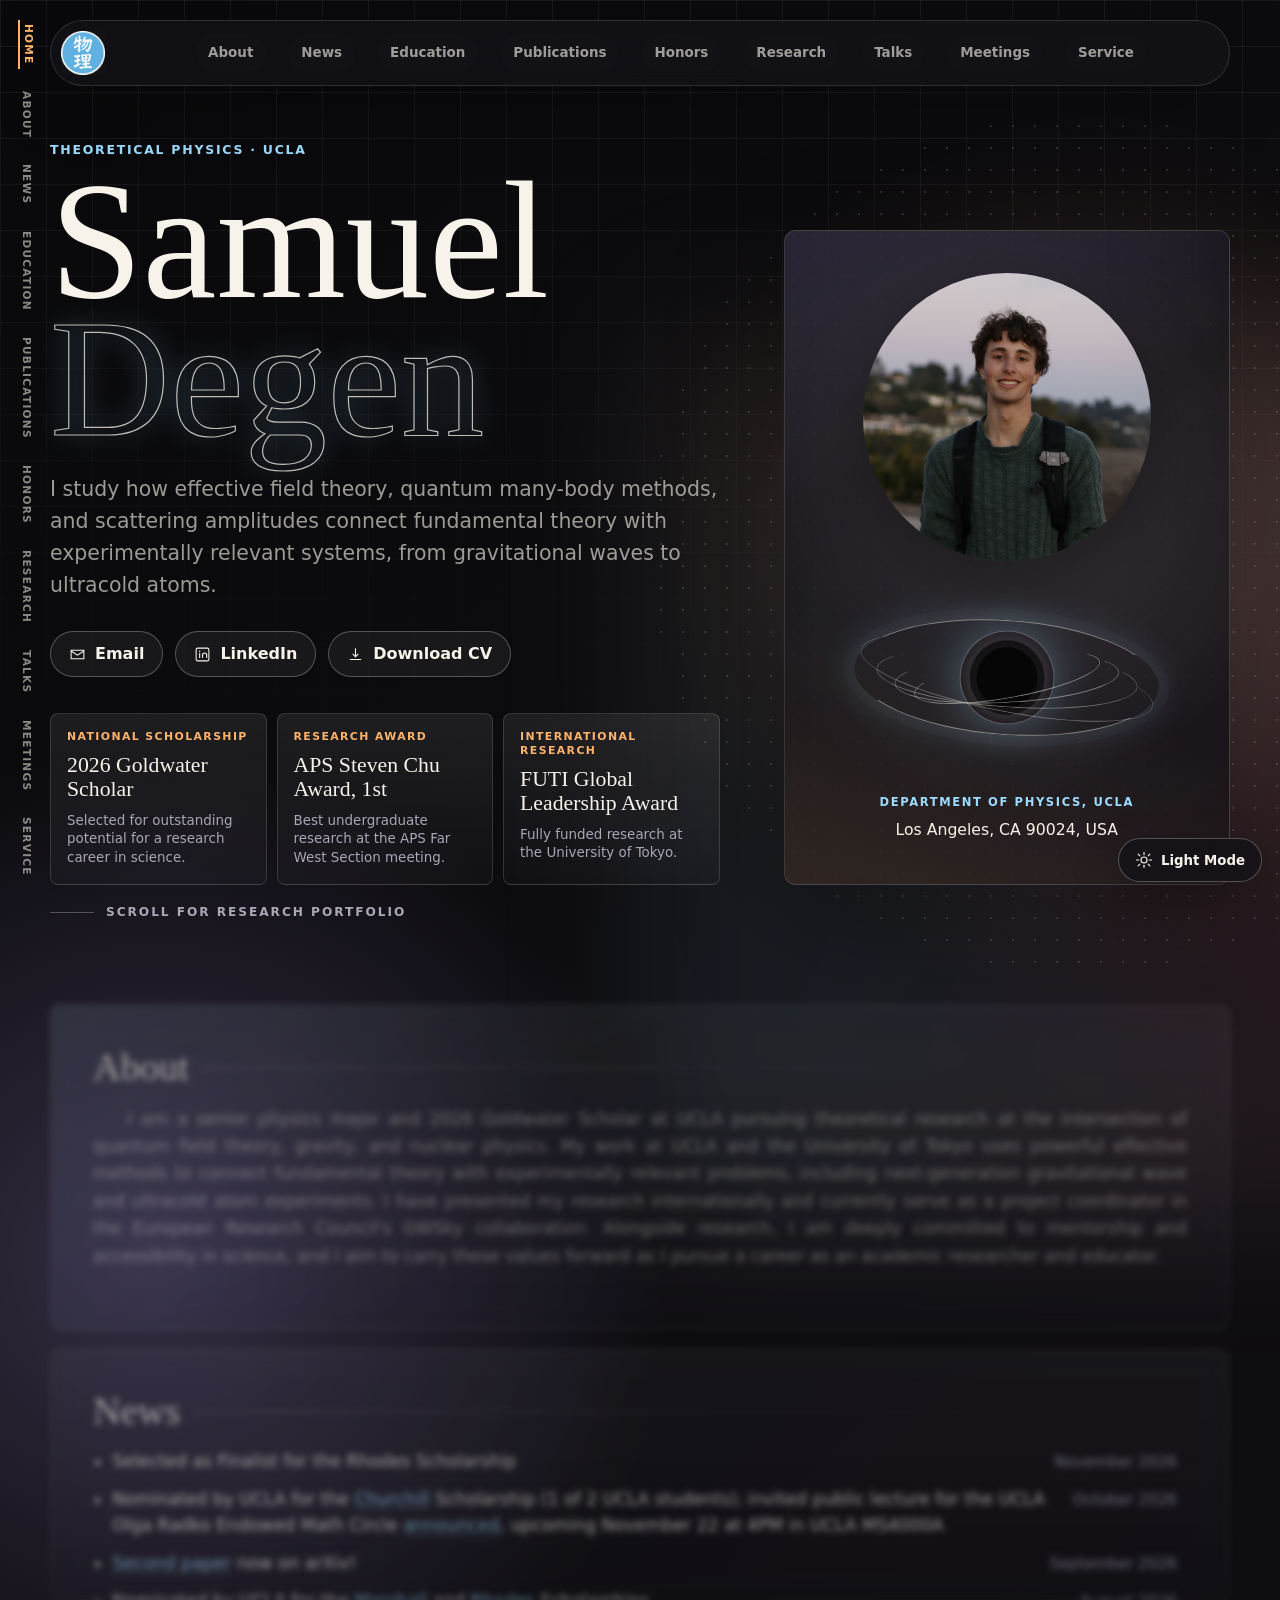
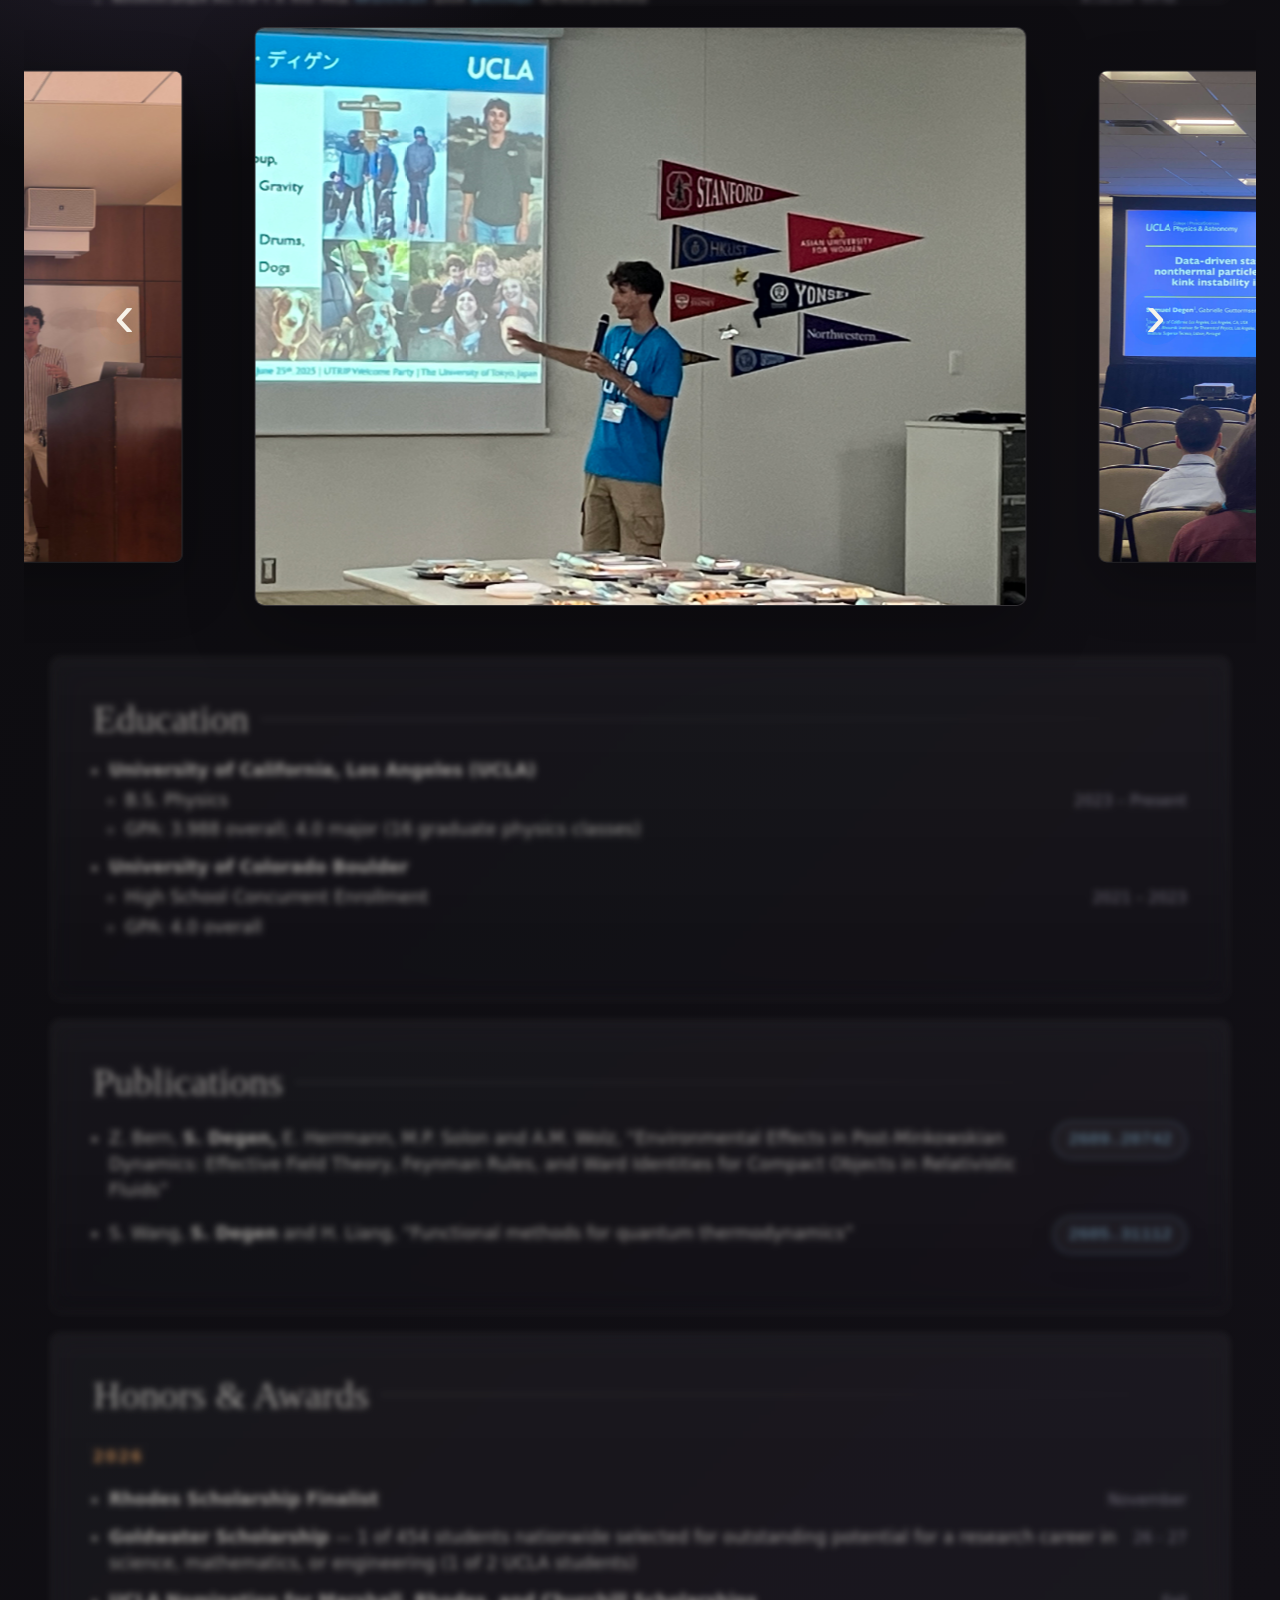
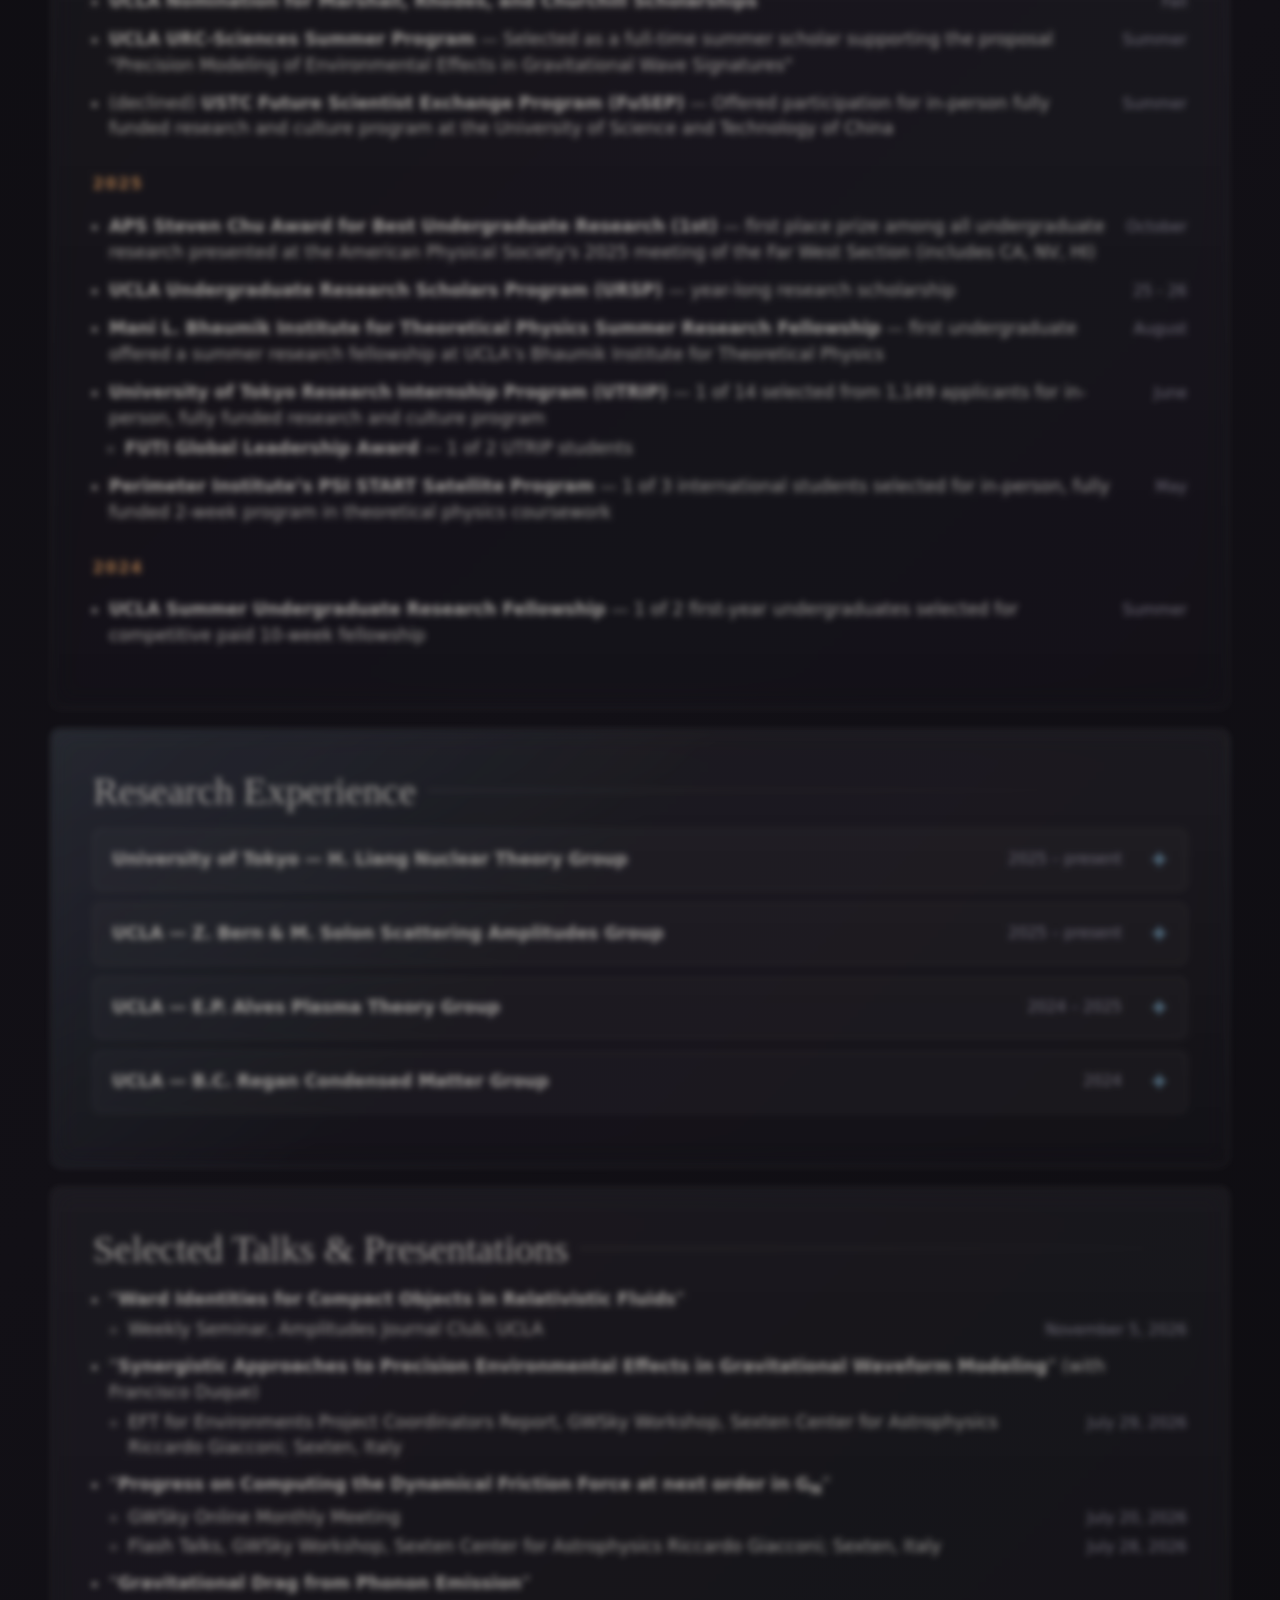
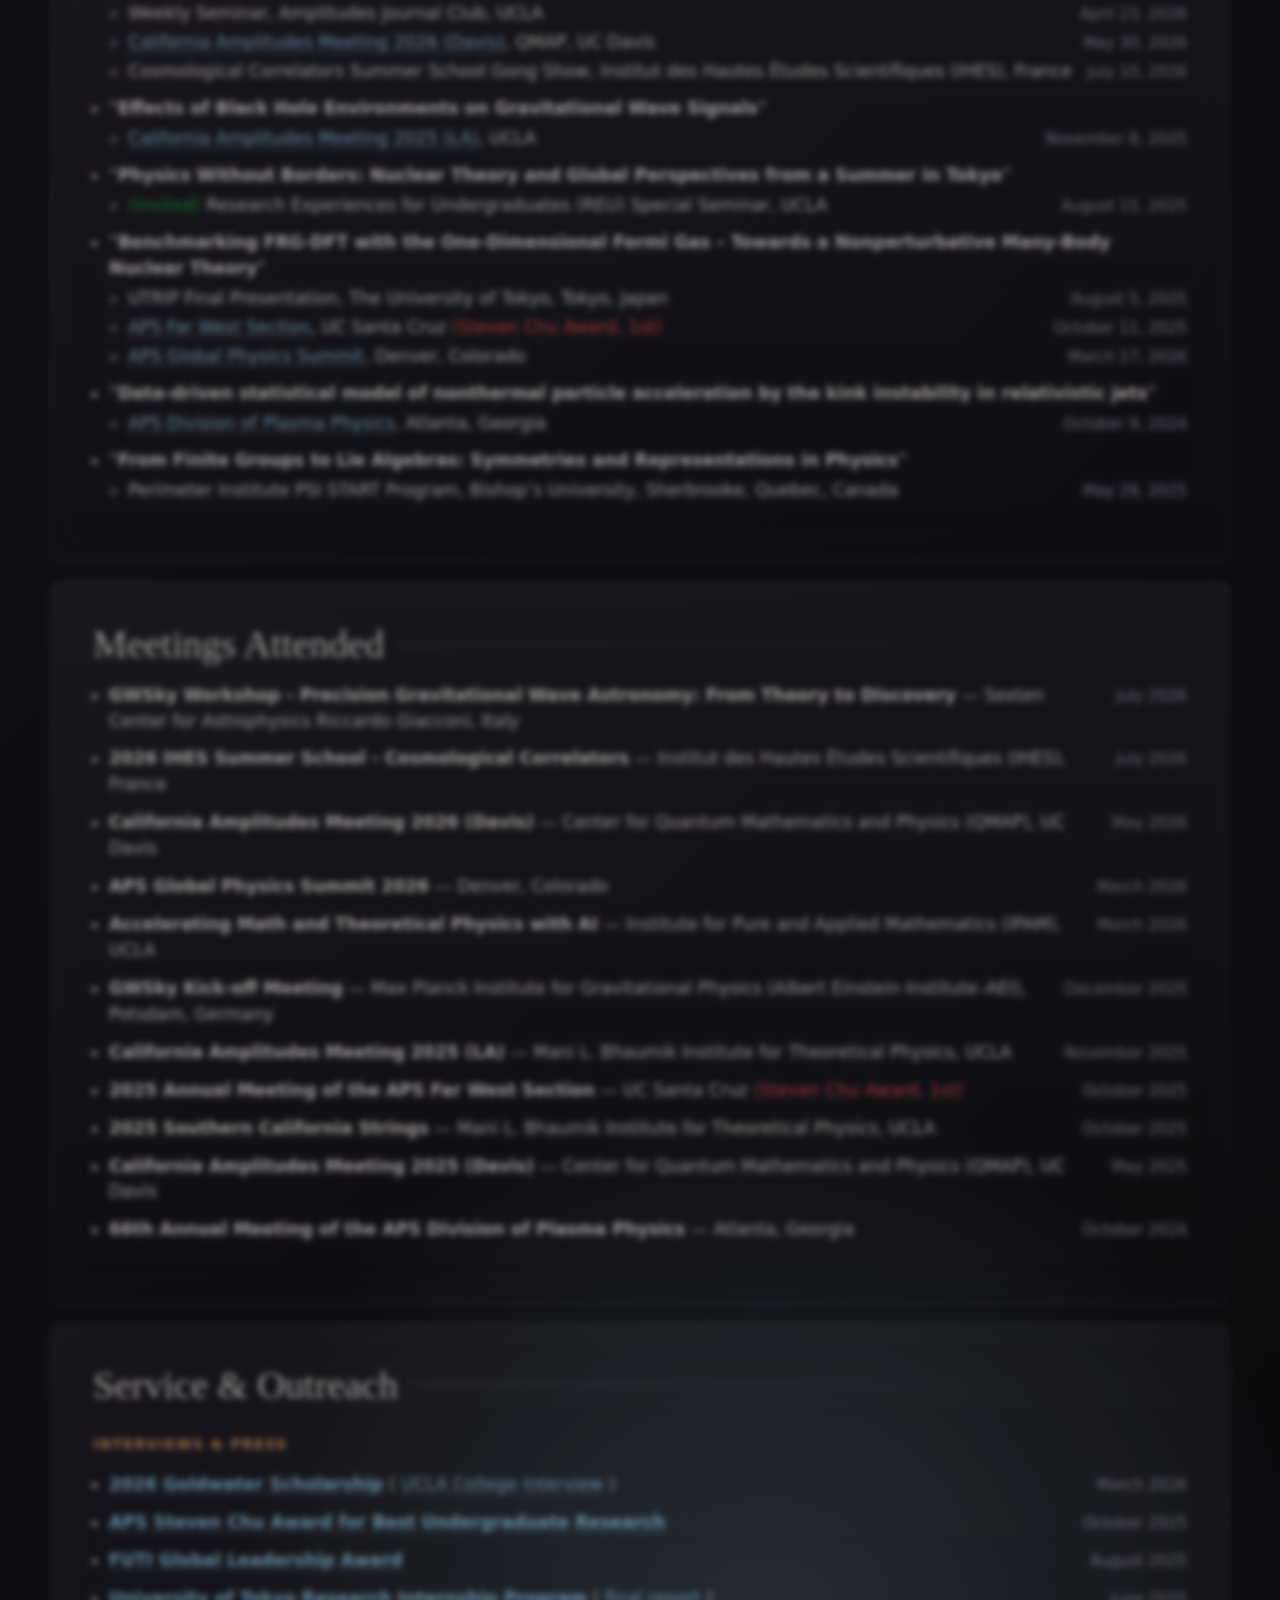
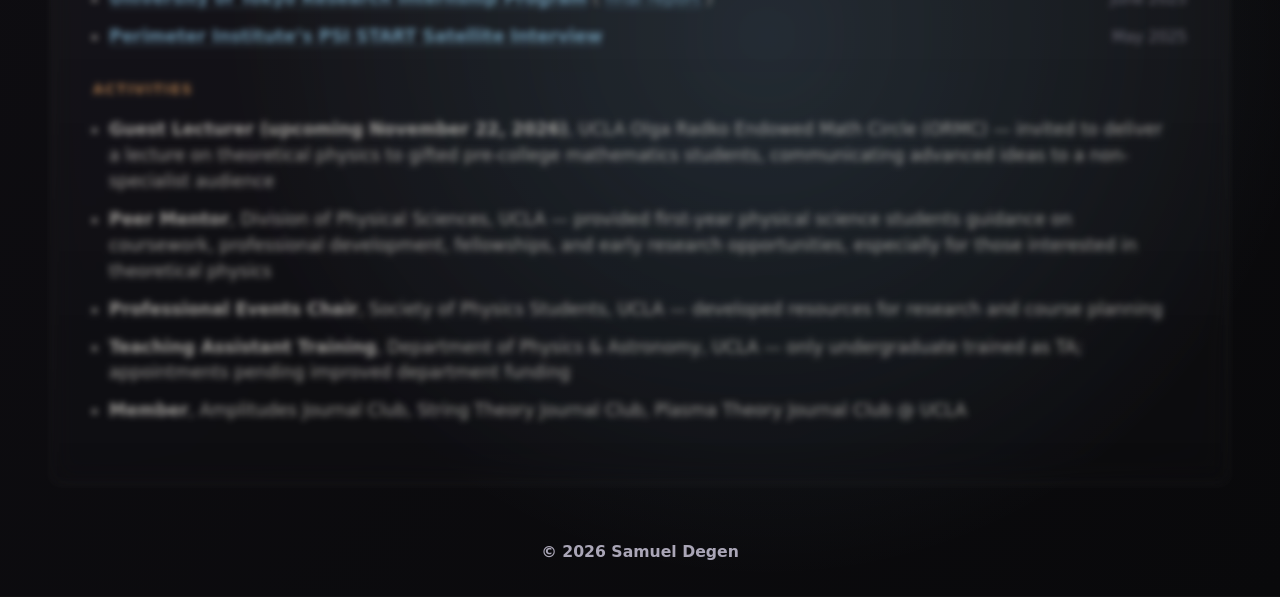
==== commit a2646315: "added rhodes finalist" ====
--- a/index.html
+++ b/index.html
@@ -1754,6 +1754,20 @@
     <ul>
       <li>
         <span class="li-row">
+          <span class="li-text">Selected as Finalist for the Rhodes Scholarship</span>
+          <span class="date">November 2026</span>
+        </span>
+      </li>
+
+      <li>
+        <span class="li-row">
+          <span class="li-text">Nominated by UCLA for the <a href="https://www.churchillscholarship.org/">Churchill</a> Scholarship (1 of 2 UCLA students); invited public lecture for the UCLA Olga Radko Endowed Math Circle <a href="https://tinyurl.com/5ertsc8e">announced</a>, upcoming November 22 at 4PM in UCLA MS4000A</span>
+          <span class="date">October 2026</span>
+        </span>
+      </li>
+
+      <li>
+        <span class="li-row">
           <span class="li-text"><a href="https://arxiv.org/abs/2609.20742v1">Second paper</a> now on arXiv!</span>
           <span class="date">September 2026</span>
         </span>
@@ -1931,6 +1945,15 @@
     <li>
       <span class="li-row">
         <span class="li-text">
+          <strong>Rhodes Scholarship Finalist</strong>
+        </span>
+        <span class="date">November</span>
+      </span>
+    </li>
+
+    <li>
+      <span class="li-row">
+        <span class="li-text">
           <strong>Goldwater Scholarship</strong> — 1 of 454 students nationwide selected for outstanding potential for a research career in science, mathematics, or engineering (1 of 2 UCLA students)
         </span>
         <span class="date">26 - 27</span>
@@ -1940,9 +1963,9 @@
     <li>
       <span class="li-row">
         <span class="li-text">
-          <strong>UCLA Nomination for Marshall and Rhodes Scholarships</strong>
-        </span>
-        <span class="date">August</span>
+          <strong>UCLA Nomination for Marshall, Rhodes, and Churchill Scholarships</strong>
+        </span>
+        <span class="date">Fall</span>
       </span>
     </li>
 
@@ -2086,6 +2109,17 @@
   <section id="talks">
   <h2>Selected Talks &amp; Presentations</h2>
   <ul>
+    <li>“<strong>Ward Identities for Compact Objects in Relativistic Fluids</strong>”
+      <ul class="talks-sublist">
+        <li>
+          <div class="row">
+            <span class="item-text">Weekly Seminar, Amplitudes Journal Club, UCLA</span>
+            <span class="date">November 5, 2026</span>
+          </div>
+        </li>
+      </ul>
+    </li>
+
     <li>“<strong>Synergistic Approaches to Precision Environmental Effects in Gravitational Waveform Modeling</strong>” (with Francisco Duque)
       <ul class="talks-sublist">
         <li>
@@ -2118,7 +2152,7 @@
       <ul class="talks-sublist">
         <li>
           <div class="row">
-            <span class="item-text">Amplitudes Journal Club, UCLA</span>
+            <span class="item-text">Weekly Seminar, Amplitudes Journal Club, UCLA</span>
             <span class="date">April 23, 2026</span>
           </div>
         </li>
@@ -2347,7 +2381,7 @@
     <li>
       <span class="li-row">
         <span class="li-text">
-          <strong>Guest Lecturer (upcoming October 2026)</strong>, UCLA Olga Radko Endowed Math Circle (ORMC) — invited to deliver a lecture on theoretical physics to 400+ gifted pre-college mathematics students, communicating advanced ideas to a non-specialist audience
+          <strong>Guest Lecturer (upcoming November 22, 2026)</strong>, UCLA Olga Radko Endowed Math Circle (ORMC) — invited to deliver a lecture on theoretical physics to gifted pre-college mathematics students, communicating advanced ideas to a non-specialist audience
         </span>
       </span>
     </li>
